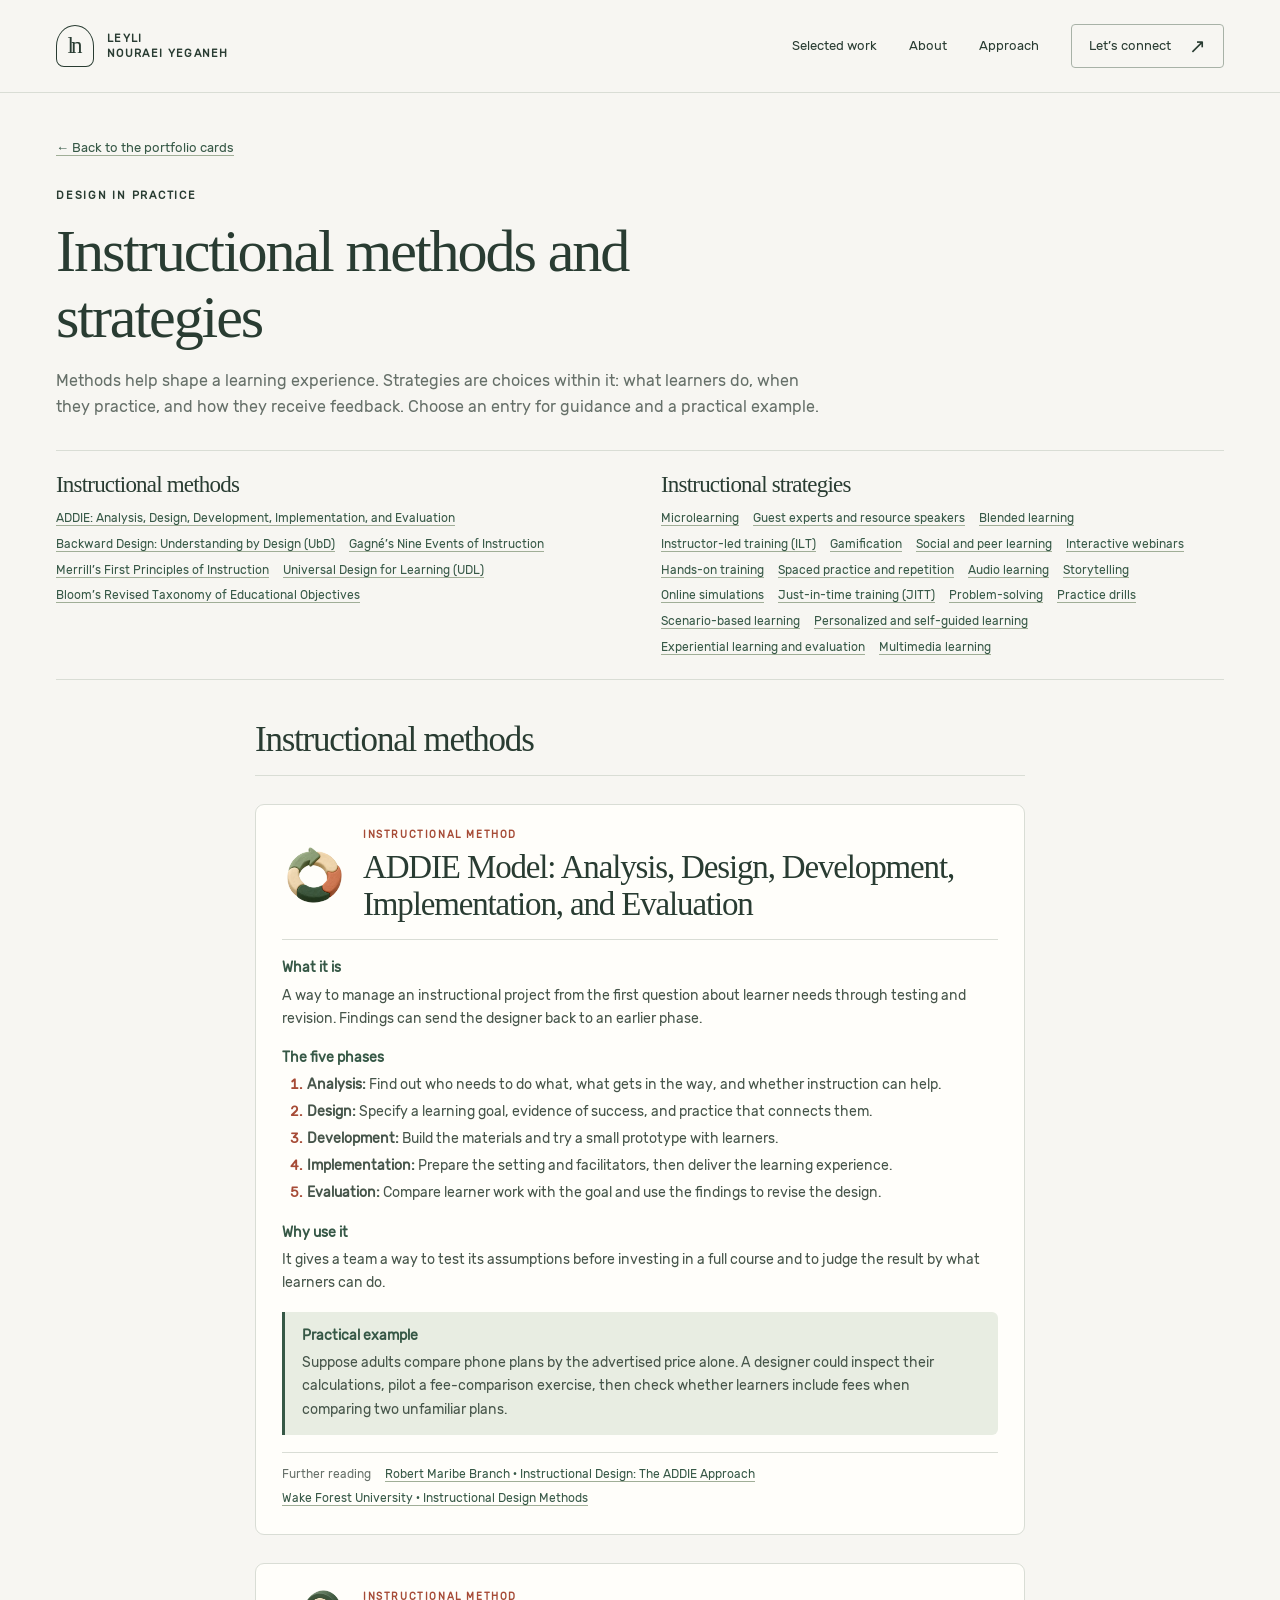
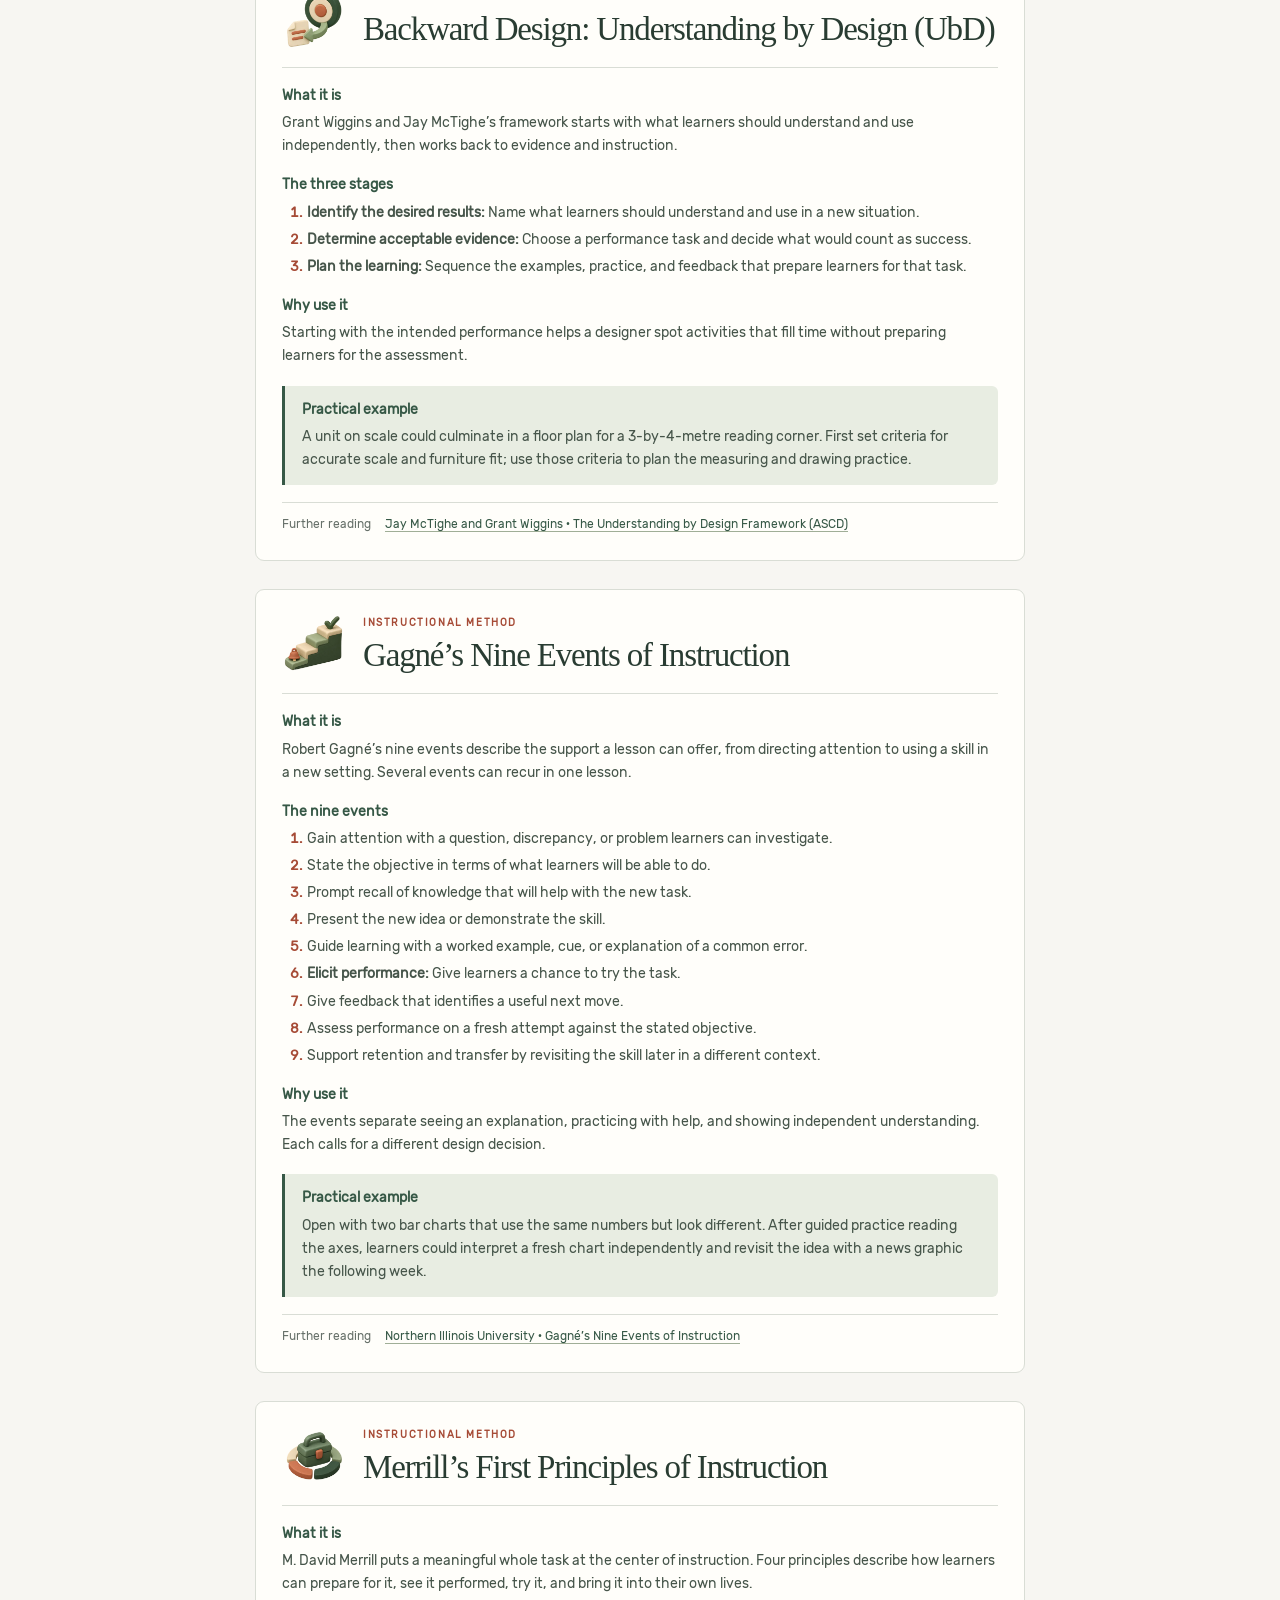
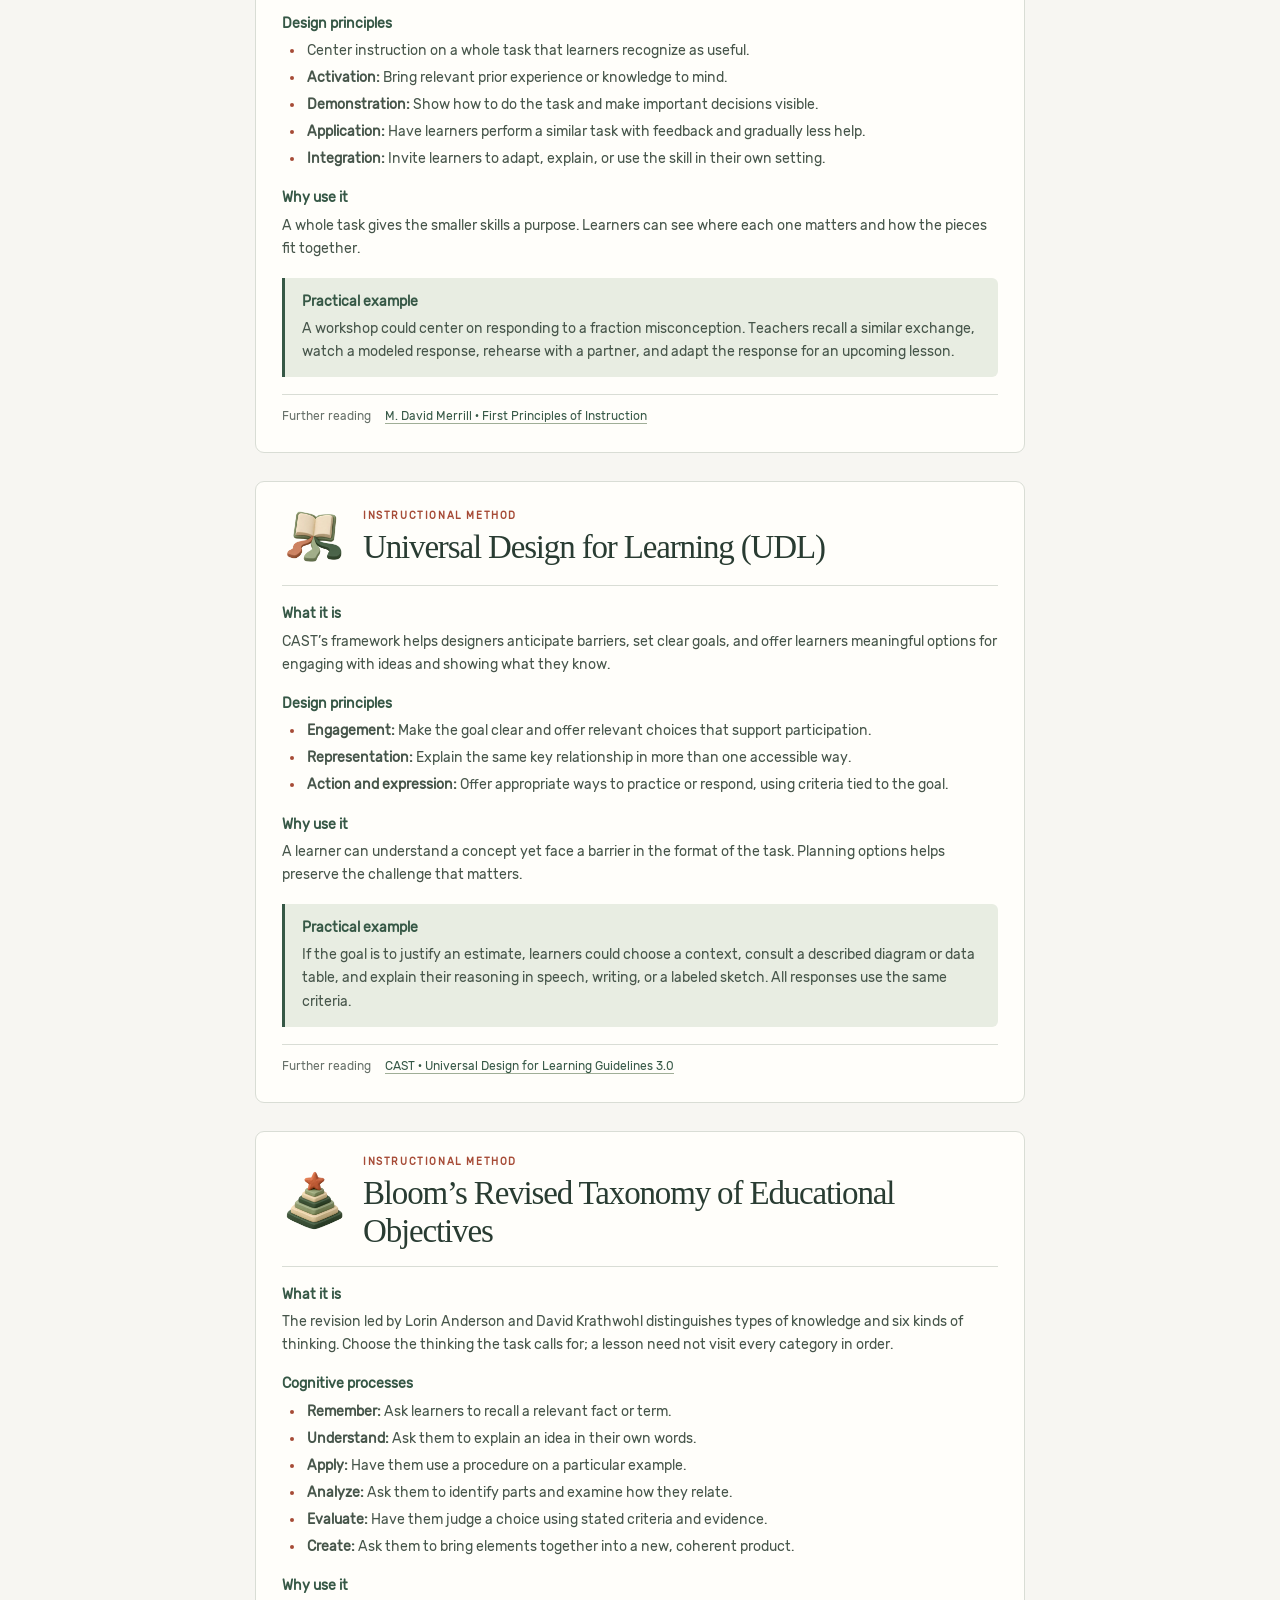
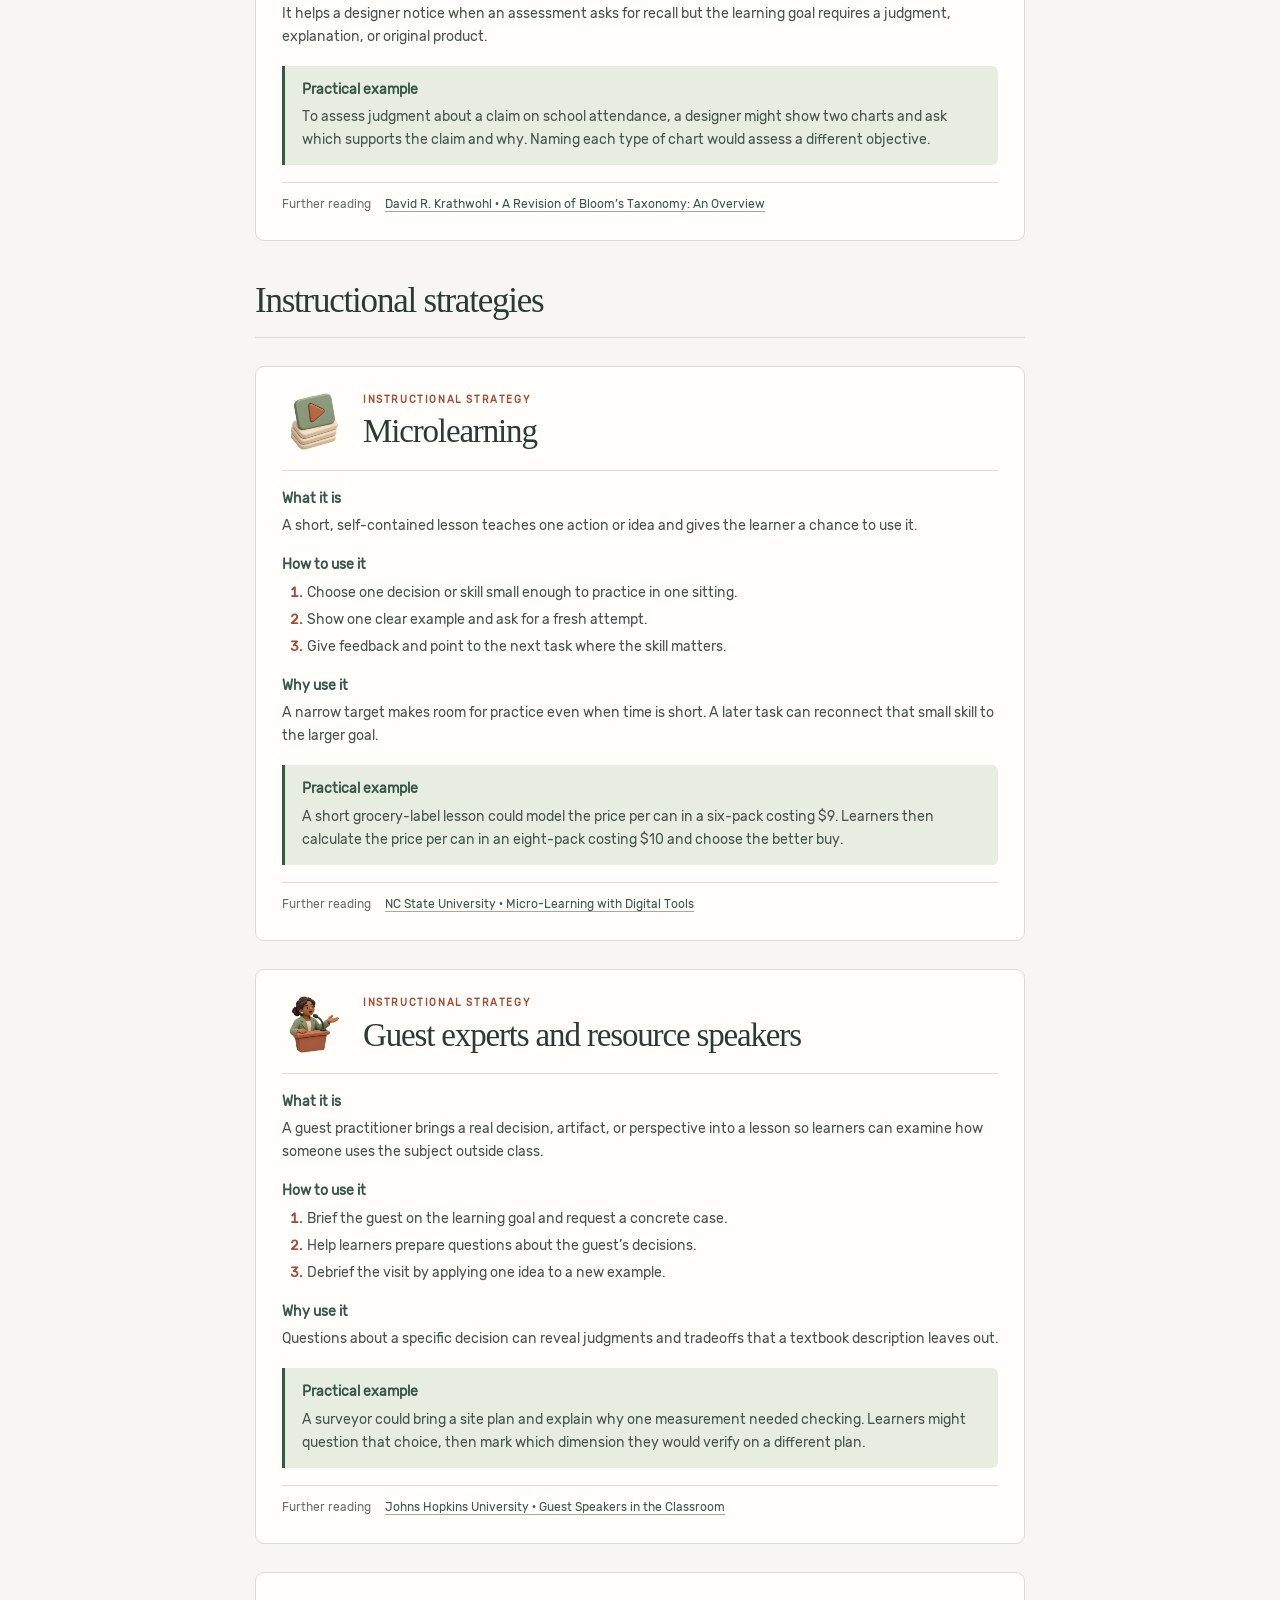
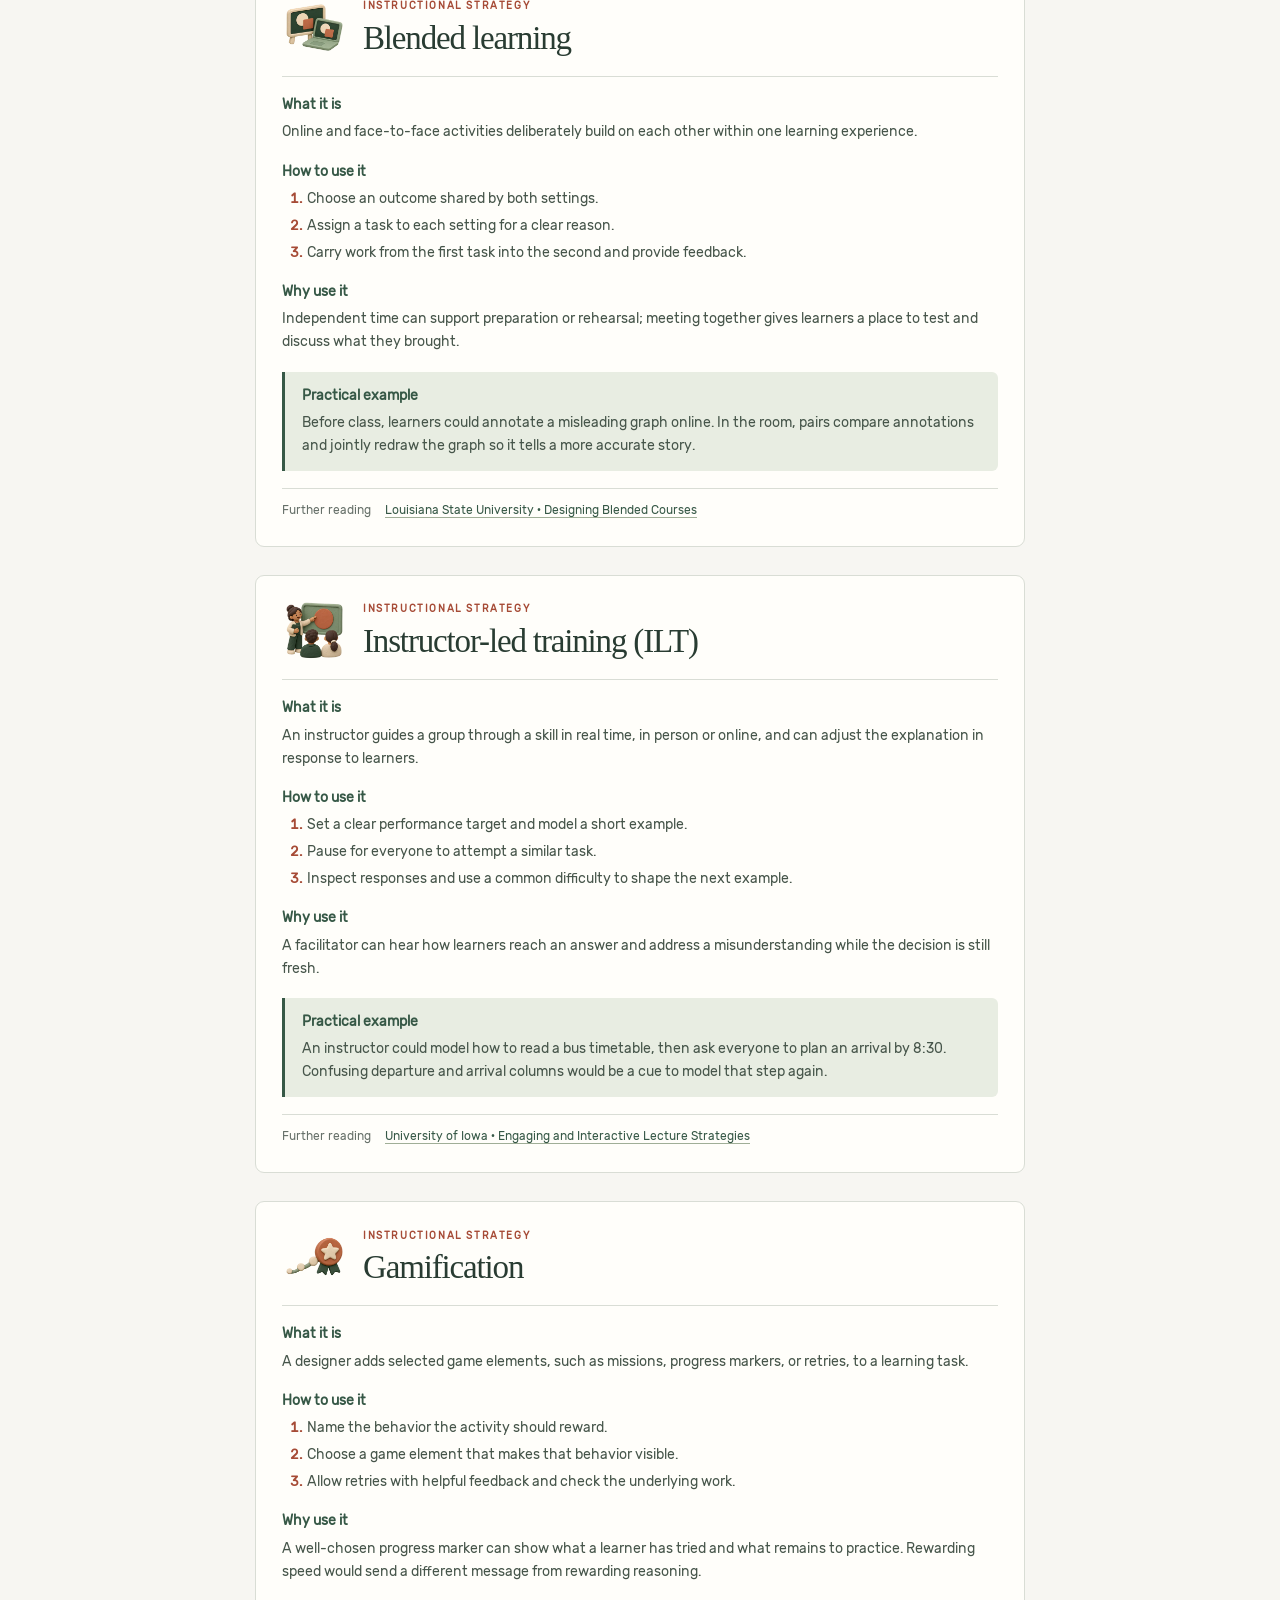
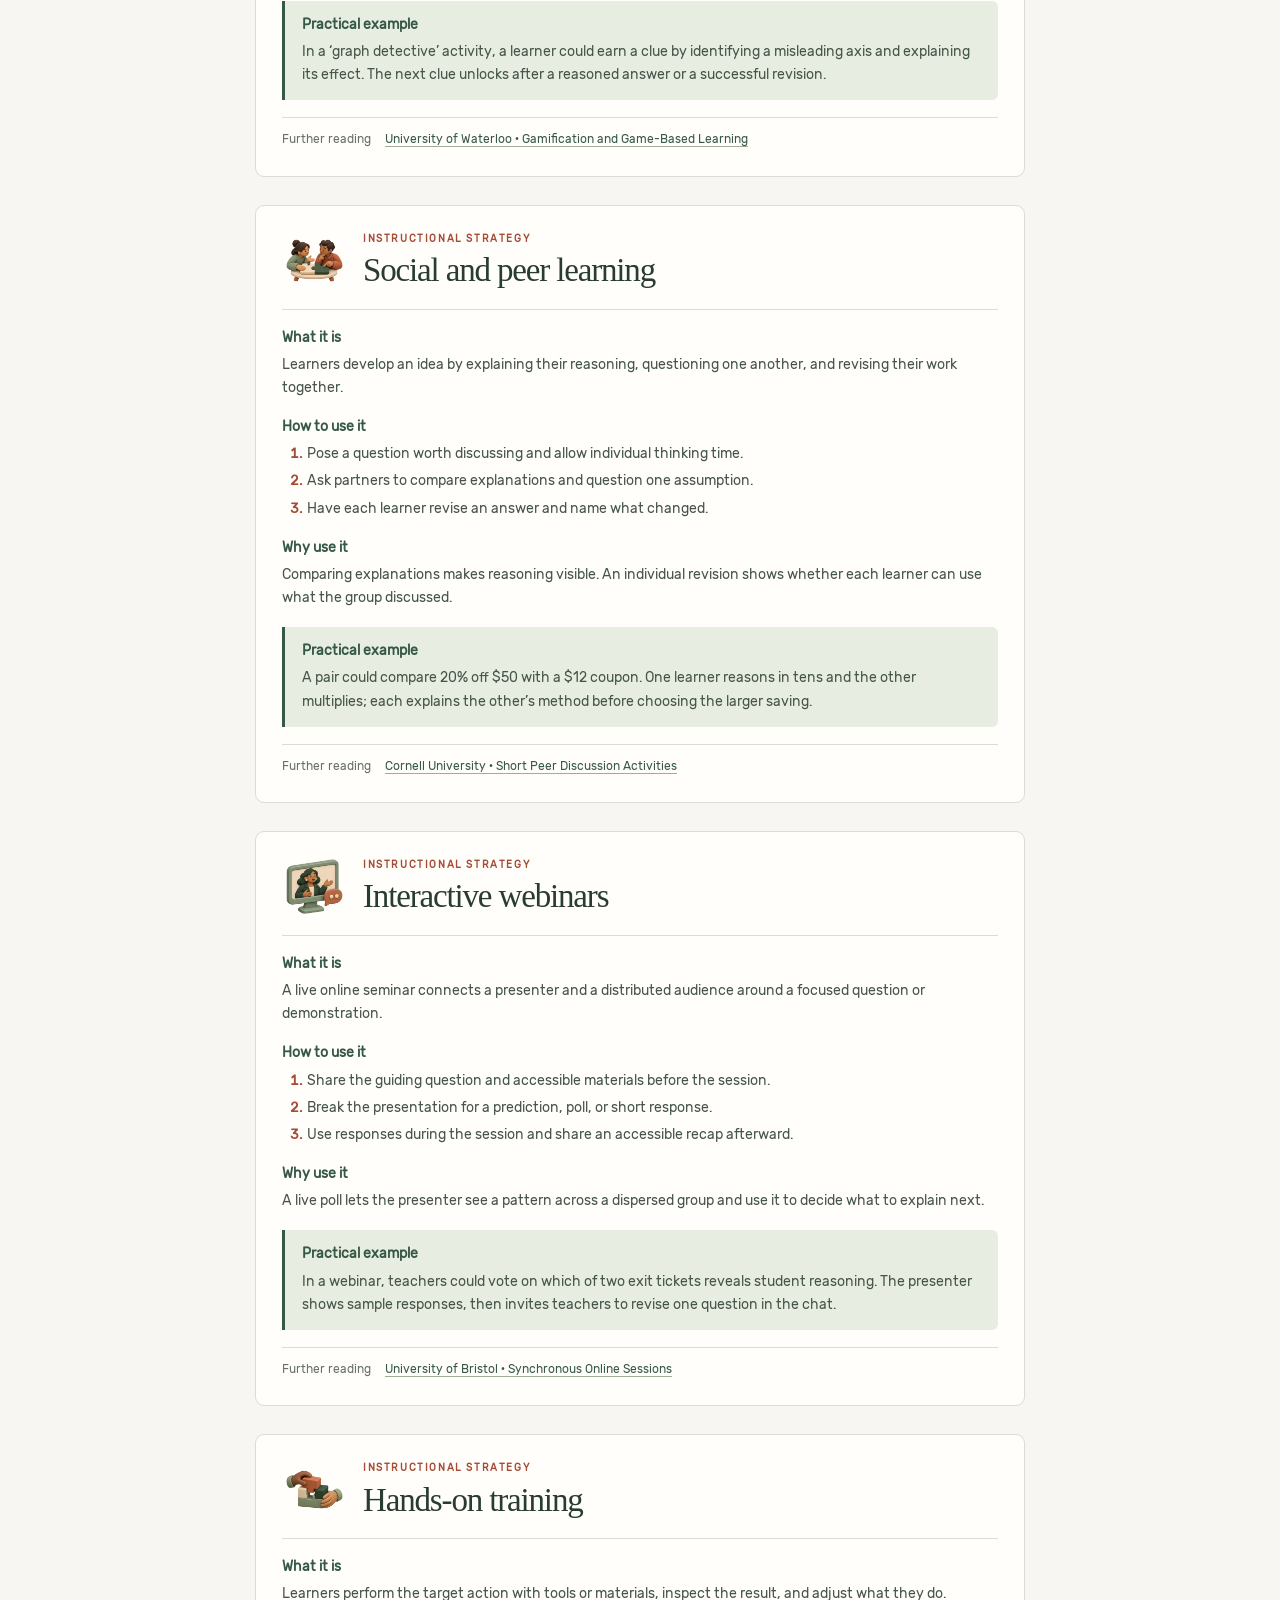
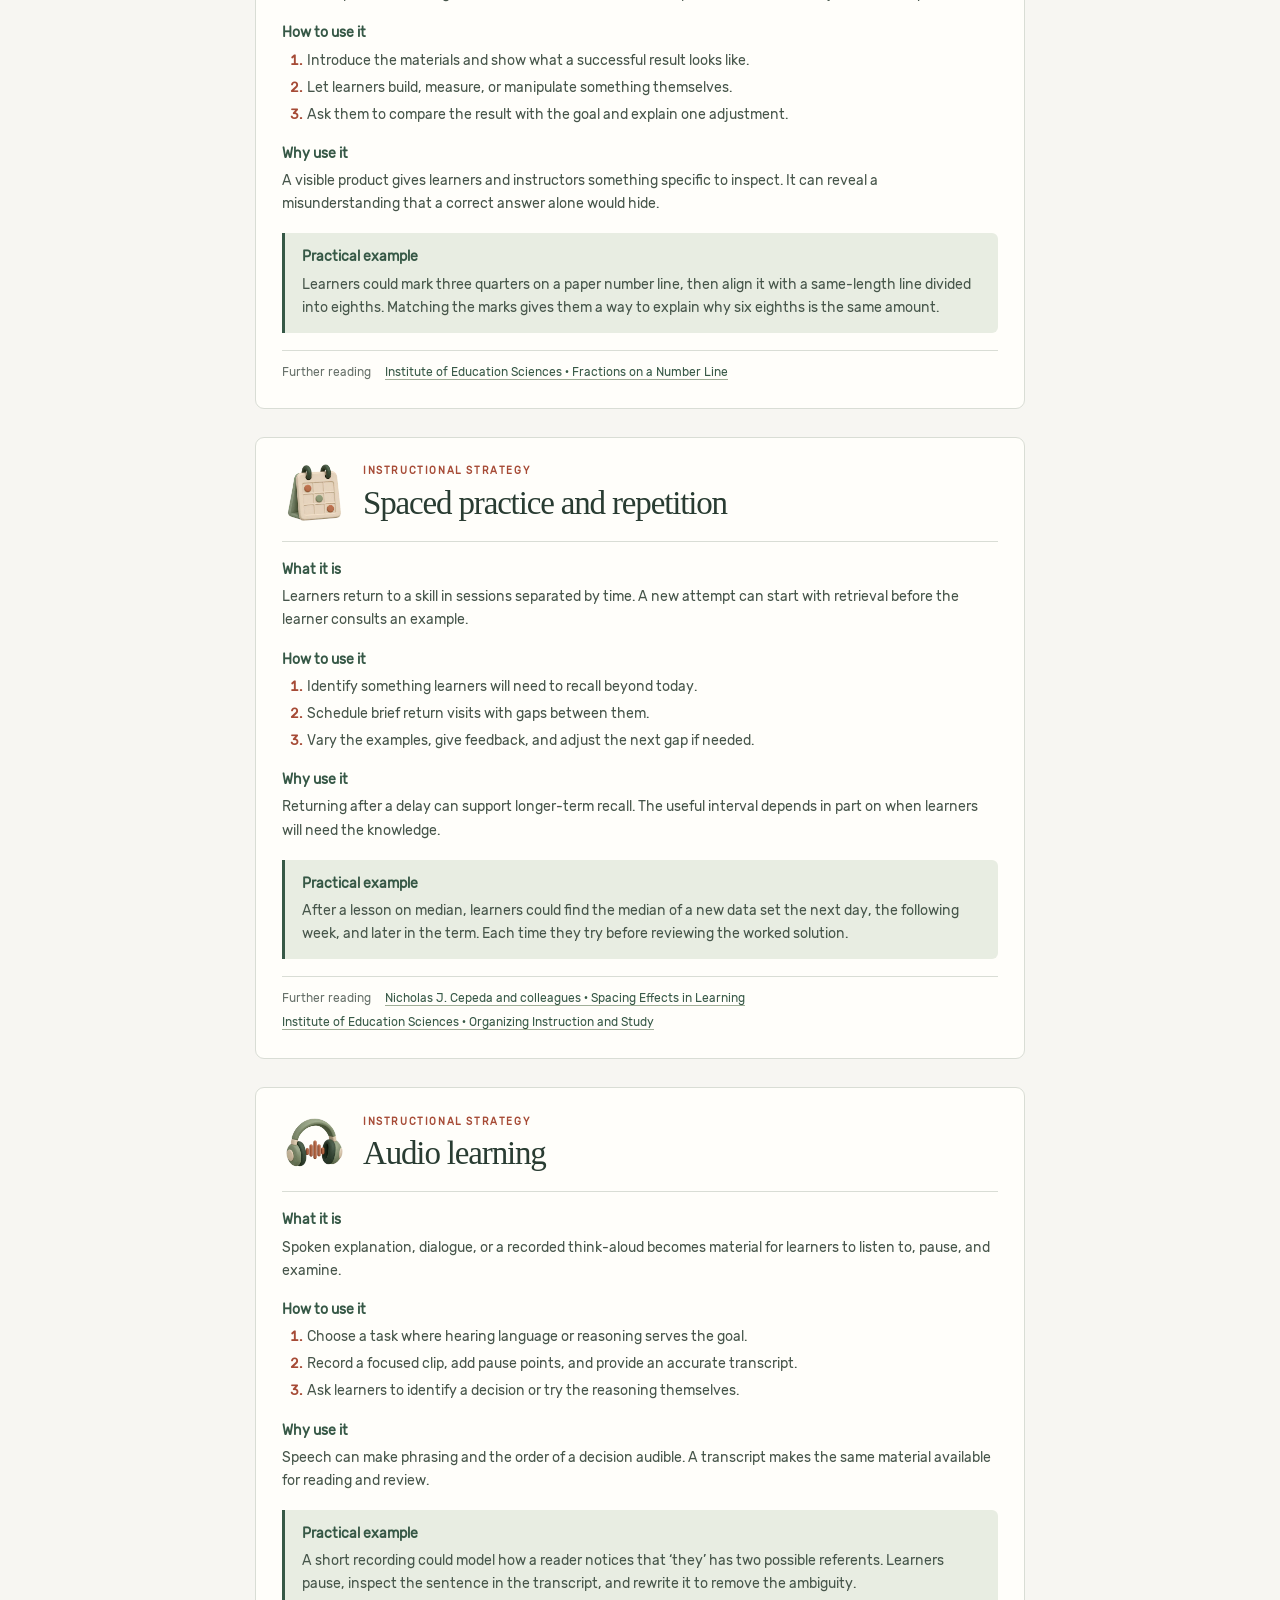
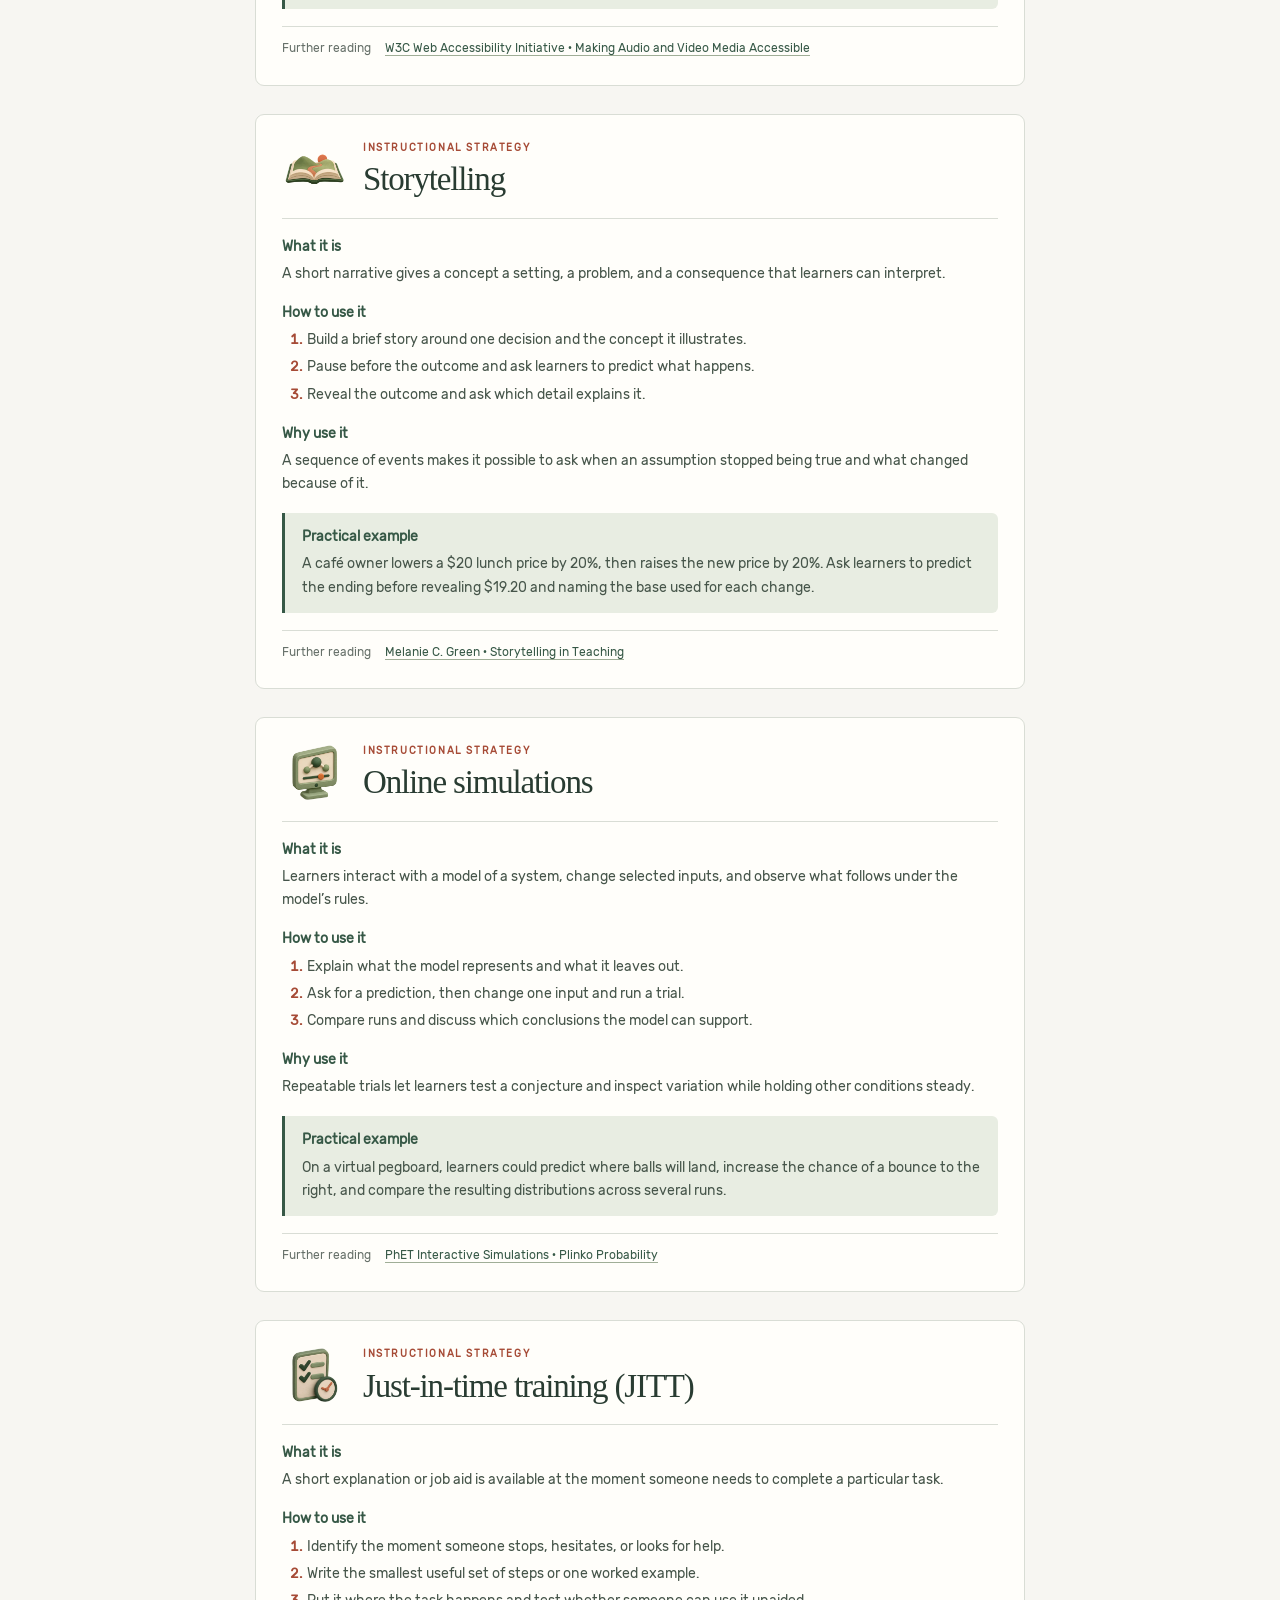
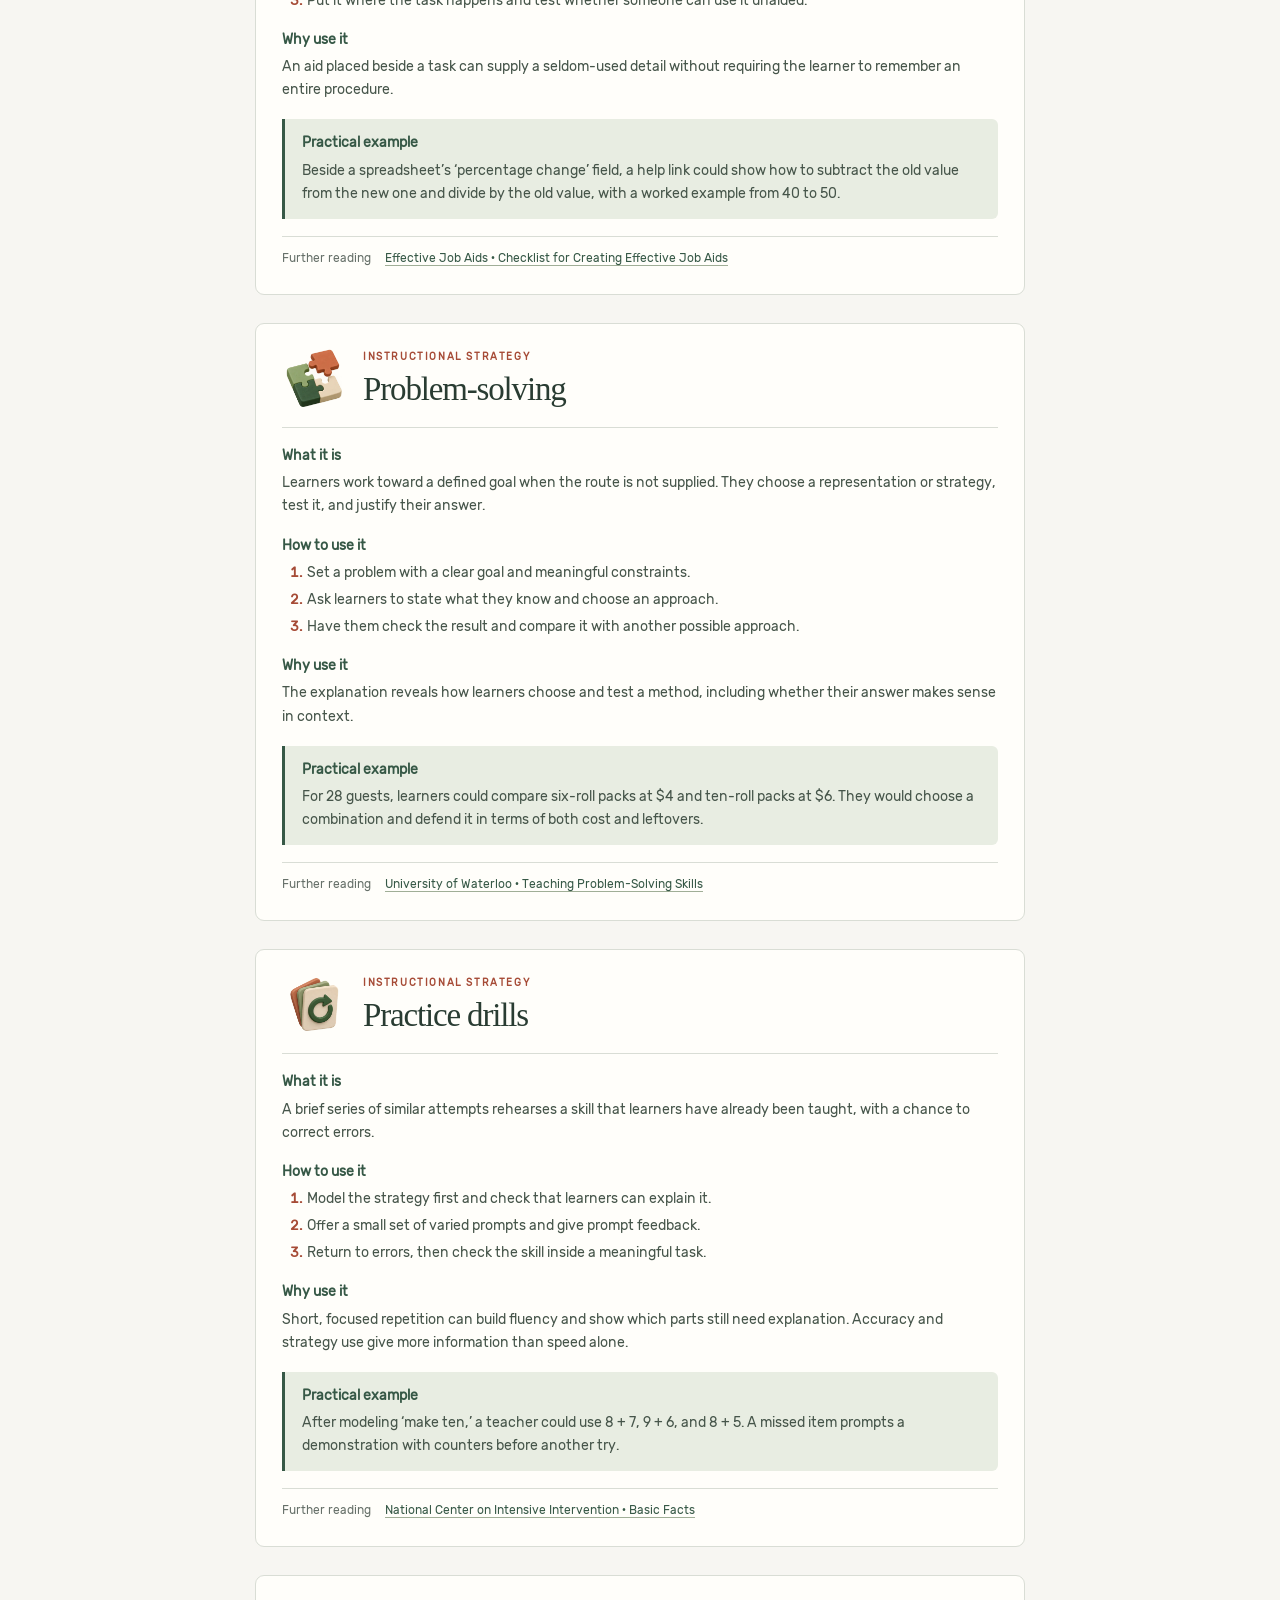
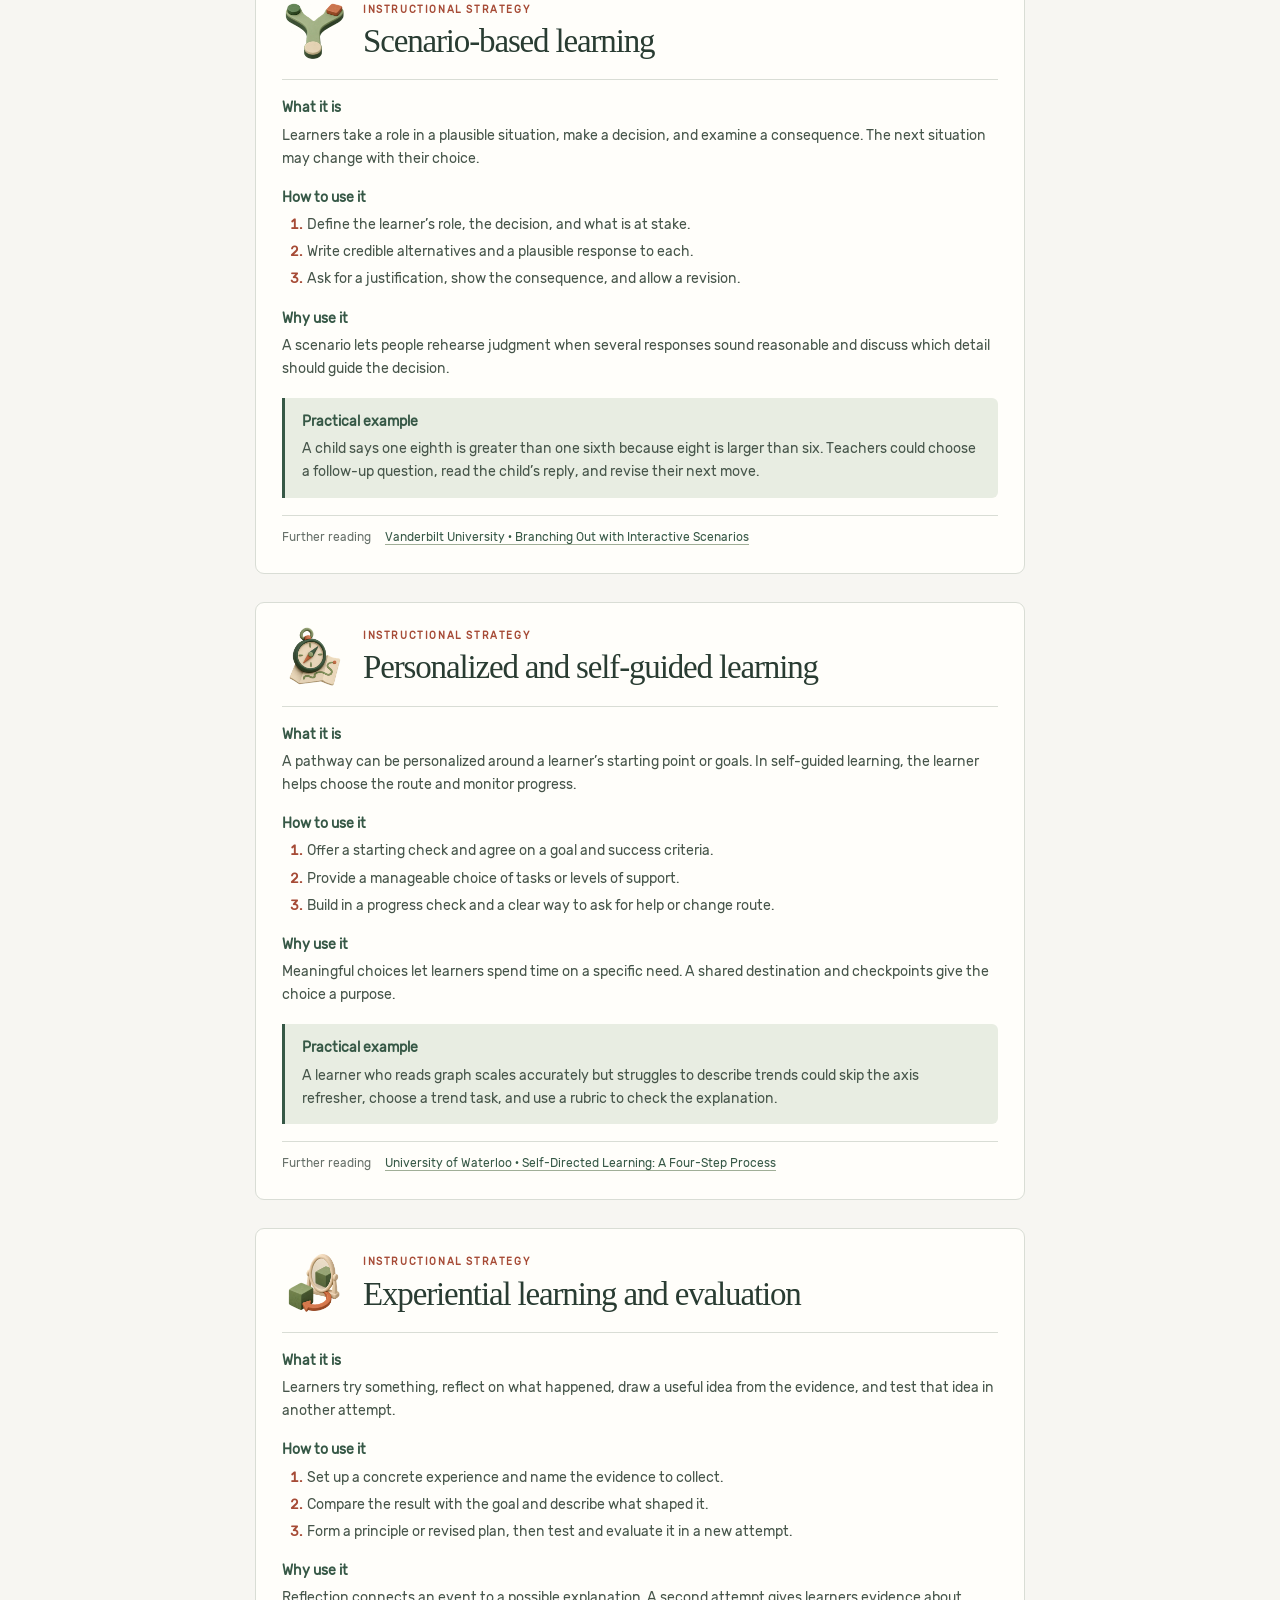
==== instructional-practice/index.html @ e399f749 "Replace homepage statistics with interactive instructional methods and strategies" ====
<!doctype html>
<html lang="en"><head><meta charset="utf-8"><meta name="viewport" content="width=device-width, initial-scale=1"><title>Instructional methods and strategies | Leyli Nouraei Yeganeh</title><meta name="description" content="Explore six instructional design frameworks and nineteen learning strategies, with practical steps, examples, and further reading."><meta name="theme-color" content="#365846"><meta property="og:type" content="website"><meta property="og:title" content="Instructional methods and strategies | Leyli Nouraei Yeganeh"><meta property="og:description" content="Explore six instructional design frameworks and nineteen learning strategies, with practical steps, examples, and further reading."><meta property="og:url" content="https://yeganehleyli.github.io/instructional-practice/"><link rel="canonical" href="https://yeganehleyli.github.io/instructional-practice/"><link rel="icon" href="/assets/favicon.svg" type="image/svg+xml"><link rel="preload" href="/assets/portfolio-sans.woff" as="font" type="font/woff" crossorigin><link rel="stylesheet" href="/styles.css"><link rel="stylesheet" href="/instructional-practice/practice.css"><script src="/site.js" defer></script></head><body><a class="skip-link" href="#main">Skip to content</a><div id="top"></div><header class="site-header"><div class="container header-inner"><a href="/" class="brand" aria-label="Leyli Nouraei Yeganeh — home"><span class="brand-mark" aria-hidden="true">ln</span><span class="brand-name">Leyli<br>Nouraei Yeganeh</span></a><button class="menu-toggle" aria-expanded="false" aria-controls="site-navigation">Menu</button><nav class="nav" id="site-navigation" aria-label="Main navigation"><a href="/#work">Selected work</a><a href="/#about">About</a><a href="/#approach">Approach</a><a href="/#contact" class="nav-contact">Let’s connect <span class="arrow" aria-hidden="true">↗</span></a></nav></div></header><main class="container practice-guide" id="main">
<div class="practice-guide-intro"><a class="practice-guide-return" href="/#instructional-practice">← Back to the portfolio cards</a><p class="eyebrow">Design in practice</p><h1>Instructional methods and strategies</h1><p>Methods help shape a learning experience. Strategies are choices within it: what learners do, when they practice, and how they receive feedback. Choose an entry for guidance and a practical example.</p></div>
<nav class="practice-guide-menu" aria-label="Jump to an entry"><div><h2>Instructional methods</h2><ul><li><a href="#addie">ADDIE: Analysis, Design, Development, Implementation, and Evaluation</a></li><li><a href="#backward-design">Backward Design: Understanding by Design (UbD)</a></li><li><a href="#gagne">Gagné’s Nine Events of Instruction</a></li><li><a href="#merrill">Merrill’s First Principles of Instruction</a></li><li><a href="#udl">Universal Design for Learning (UDL)</a></li><li><a href="#bloom">Bloom’s Revised Taxonomy of Educational Objectives</a></li></ul></div><div><h2>Instructional strategies</h2><ul><li><a href="#microlearning">Microlearning</a></li><li><a href="#guest-experts">Guest experts and resource speakers</a></li><li><a href="#blended-learning">Blended learning</a></li><li><a href="#instructor-led">Instructor-led training (ILT)</a></li><li><a href="#gamification">Gamification</a></li><li><a href="#peer-learning">Social and peer learning</a></li><li><a href="#webinars">Interactive webinars</a></li><li><a href="#hands-on">Hands-on training</a></li><li><a href="#spaced-practice">Spaced practice and repetition</a></li><li><a href="#audio-learning">Audio learning</a></li><li><a href="#storytelling">Storytelling</a></li><li><a href="#simulations">Online simulations</a></li><li><a href="#just-in-time">Just-in-time training (JITT)</a></li><li><a href="#problem-solving">Problem-solving</a></li><li><a href="#drills">Practice drills</a></li><li><a href="#scenarios">Scenario-based learning</a></li><li><a href="#self-guided">Personalized and self-guided learning</a></li><li><a href="#experiential">Experiential learning and evaluation</a></li><li><a href="#multimedia">Multimedia learning</a></li></ul></div></nav>
<section class="practice-guide-group" aria-labelledby="guide-methods"><h2 id="guide-methods">Instructional methods</h2>
<article class="practice-entry" id="addie">
<header class="practice-entry-head"><img class="practice-entry-icon" src="/assets/isometric/practice/addie.webp" width="256" height="256" loading="lazy" decoding="async" alt=""><div><p class="eyebrow">Instructional method</p><h3 class="practice-entry-title">ADDIE Model: Analysis, Design, Development, Implementation, and Evaluation</h3></div></header>
<div class="practice-entry-piece"><h4>What it is</h4><p>A way to manage an instructional project from the first question about learner needs through testing and revision. Findings can send the designer back to an earlier phase.</p></div>
<div class="practice-entry-piece"><h4>The five phases</h4><ol><li><strong>Analysis:</strong> Find out who needs to do what, what gets in the way, and whether instruction can help.</li><li><strong>Design:</strong> Specify a learning goal, evidence of success, and practice that connects them.</li><li><strong>Development:</strong> Build the materials and try a small prototype with learners.</li><li><strong>Implementation:</strong> Prepare the setting and facilitators, then deliver the learning experience.</li><li><strong>Evaluation:</strong> Compare learner work with the goal and use the findings to revise the design.</li></ol></div>
<div class="practice-entry-piece"><h4>Why use it</h4><p>It gives a team a way to test its assumptions before investing in a full course and to judge the result by what learners can do.</p></div>
<aside class="practice-example" aria-label="Practical example"><h4>Practical example</h4><p>Suppose adults compare phone plans by the advertised price alone. A designer could inspect their calculations, pilot a fee-comparison exercise, then check whether learners include fees when comparing two unfamiliar plans.</p></aside>
<footer class="practice-sources"><span>Further reading</span><a href="https://link.springer.com/book/10.1007/978-0-387-09506-6">Robert Maribe Branch · Instructional Design: The ADDIE Approach</a><a href="https://sps.wfu.edu/articles/instructional-design-methods/">Wake Forest University · Instructional Design Methods</a></footer></article>
<article class="practice-entry" id="backward-design">
<header class="practice-entry-head"><img class="practice-entry-icon" src="/assets/isometric/practice/backward-design.webp" width="256" height="256" loading="lazy" decoding="async" alt=""><div><p class="eyebrow">Instructional method</p><h3 class="practice-entry-title">Backward Design: Understanding by Design (UbD)</h3></div></header>
<div class="practice-entry-piece"><h4>What it is</h4><p>Grant Wiggins and Jay McTighe’s framework starts with what learners should understand and use independently, then works back to evidence and instruction.</p></div>
<div class="practice-entry-piece"><h4>The three stages</h4><ol><li><strong>Identify the desired results:</strong> Name what learners should understand and use in a new situation.</li><li><strong>Determine acceptable evidence:</strong> Choose a performance task and decide what would count as success.</li><li><strong>Plan the learning:</strong> Sequence the examples, practice, and feedback that prepare learners for that task.</li></ol></div>
<div class="practice-entry-piece"><h4>Why use it</h4><p>Starting with the intended performance helps a designer spot activities that fill time without preparing learners for the assessment.</p></div>
<aside class="practice-example" aria-label="Practical example"><h4>Practical example</h4><p>A unit on scale could culminate in a floor plan for a 3-by-4-metre reading corner. First set criteria for accurate scale and furniture fit; use those criteria to plan the measuring and drawing practice.</p></aside>
<footer class="practice-sources"><span>Further reading</span><a href="https://files.ascd.org/staticfiles/ascd/pdf/siteASCD/publications/UbD_WhitePaper0312.pdf">Jay McTighe and Grant Wiggins · The Understanding by Design Framework (ASCD)</a></footer></article>
<article class="practice-entry" id="gagne">
<header class="practice-entry-head"><img class="practice-entry-icon" src="/assets/isometric/practice/gagne.webp" width="256" height="256" loading="lazy" decoding="async" alt=""><div><p class="eyebrow">Instructional method</p><h3 class="practice-entry-title">Gagné’s Nine Events of Instruction</h3></div></header>
<div class="practice-entry-piece"><h4>What it is</h4><p>Robert Gagné’s nine events describe the support a lesson can offer, from directing attention to using a skill in a new setting. Several events can recur in one lesson.</p></div>
<div class="practice-entry-piece"><h4>The nine events</h4><ol><li>Gain attention with a question, discrepancy, or problem learners can investigate.</li><li>State the objective in terms of what learners will be able to do.</li><li>Prompt recall of knowledge that will help with the new task.</li><li>Present the new idea or demonstrate the skill.</li><li>Guide learning with a worked example, cue, or explanation of a common error.</li><li><strong>Elicit performance:</strong> Give learners a chance to try the task.</li><li>Give feedback that identifies a useful next move.</li><li>Assess performance on a fresh attempt against the stated objective.</li><li>Support retention and transfer by revisiting the skill later in a different context.</li></ol></div>
<div class="practice-entry-piece"><h4>Why use it</h4><p>The events separate seeing an explanation, practicing with help, and showing independent understanding. Each calls for a different design decision.</p></div>
<aside class="practice-example" aria-label="Practical example"><h4>Practical example</h4><p>Open with two bar charts that use the same numbers but look different. After guided practice reading the axes, learners could interpret a fresh chart independently and revisit the idea with a news graphic the following week.</p></aside>
<footer class="practice-sources"><span>Further reading</span><a href="https://www.niu.edu/citl/resources/guides/instructional-guide/gagnes-nine-events-of-instruction.shtml">Northern Illinois University · Gagné’s Nine Events of Instruction</a></footer></article>
<article class="practice-entry" id="merrill">
<header class="practice-entry-head"><img class="practice-entry-icon" src="/assets/isometric/practice/merrill.webp" width="256" height="256" loading="lazy" decoding="async" alt=""><div><p class="eyebrow">Instructional method</p><h3 class="practice-entry-title">Merrill’s First Principles of Instruction</h3></div></header>
<div class="practice-entry-piece"><h4>What it is</h4><p>M. David Merrill puts a meaningful whole task at the center of instruction. Four principles describe how learners can prepare for it, see it performed, try it, and bring it into their own lives.</p></div>
<div class="practice-entry-piece"><h4>Design principles</h4><ul><li>Center instruction on a whole task that learners recognize as useful.</li><li><strong>Activation:</strong> Bring relevant prior experience or knowledge to mind.</li><li><strong>Demonstration:</strong> Show how to do the task and make important decisions visible.</li><li><strong>Application:</strong> Have learners perform a similar task with feedback and gradually less help.</li><li><strong>Integration:</strong> Invite learners to adapt, explain, or use the skill in their own setting.</li></ul></div>
<div class="practice-entry-piece"><h4>Why use it</h4><p>A whole task gives the smaller skills a purpose. Learners can see where each one matters and how the pieces fit together.</p></div>
<aside class="practice-example" aria-label="Practical example"><h4>Practical example</h4><p>A workshop could center on responding to a fraction misconception. Teachers recall a similar exchange, watch a modeled response, rehearse with a partner, and adapt the response for an upcoming lesson.</p></aside>
<footer class="practice-sources"><span>Further reading</span><a href="https://link.springer.com/article/10.1007/BF02505024">M. David Merrill · First Principles of Instruction</a></footer></article>
<article class="practice-entry" id="udl">
<header class="practice-entry-head"><img class="practice-entry-icon" src="/assets/isometric/practice/udl.webp" width="256" height="256" loading="lazy" decoding="async" alt=""><div><p class="eyebrow">Instructional method</p><h3 class="practice-entry-title">Universal Design for Learning (UDL)</h3></div></header>
<div class="practice-entry-piece"><h4>What it is</h4><p>CAST’s framework helps designers anticipate barriers, set clear goals, and offer learners meaningful options for engaging with ideas and showing what they know.</p></div>
<div class="practice-entry-piece"><h4>Design principles</h4><ul><li><strong>Engagement:</strong> Make the goal clear and offer relevant choices that support participation.</li><li><strong>Representation:</strong> Explain the same key relationship in more than one accessible way.</li><li><strong>Action and expression:</strong> Offer appropriate ways to practice or respond, using criteria tied to the goal.</li></ul></div>
<div class="practice-entry-piece"><h4>Why use it</h4><p>A learner can understand a concept yet face a barrier in the format of the task. Planning options helps preserve the challenge that matters.</p></div>
<aside class="practice-example" aria-label="Practical example"><h4>Practical example</h4><p>If the goal is to justify an estimate, learners could choose a context, consult a described diagram or data table, and explain their reasoning in speech, writing, or a labeled sketch. All responses use the same criteria.</p></aside>
<footer class="practice-sources"><span>Further reading</span><a href="https://udlguidelines.cast.org/">CAST · Universal Design for Learning Guidelines 3.0</a></footer></article>
<article class="practice-entry" id="bloom">
<header class="practice-entry-head"><img class="practice-entry-icon" src="/assets/isometric/practice/bloom.webp" width="256" height="256" loading="lazy" decoding="async" alt=""><div><p class="eyebrow">Instructional method</p><h3 class="practice-entry-title">Bloom’s Revised Taxonomy of Educational Objectives</h3></div></header>
<div class="practice-entry-piece"><h4>What it is</h4><p>The revision led by Lorin Anderson and David Krathwohl distinguishes types of knowledge and six kinds of thinking. Choose the thinking the task calls for; a lesson need not visit every category in order.</p></div>
<div class="practice-entry-piece"><h4>Cognitive processes</h4><ul><li><strong>Remember:</strong> Ask learners to recall a relevant fact or term.</li><li><strong>Understand:</strong> Ask them to explain an idea in their own words.</li><li><strong>Apply:</strong> Have them use a procedure on a particular example.</li><li><strong>Analyze:</strong> Ask them to identify parts and examine how they relate.</li><li><strong>Evaluate:</strong> Have them judge a choice using stated criteria and evidence.</li><li><strong>Create:</strong> Ask them to bring elements together into a new, coherent product.</li></ul></div>
<div class="practice-entry-piece"><h4>Why use it</h4><p>It helps a designer notice when an assessment asks for recall but the learning goal requires a judgment, explanation, or original product.</p></div>
<aside class="practice-example" aria-label="Practical example"><h4>Practical example</h4><p>To assess judgment about a claim on school attendance, a designer might show two charts and ask which supports the claim and why. Naming each type of chart would assess a different objective.</p></aside>
<footer class="practice-sources"><span>Further reading</span><a href="https://bcrc.bio.umass.edu/si/sites/bcrc.bio.umass.edu.si/files/Krathwohl_Revised_Taxonomy.pdf">David R. Krathwohl · A Revision of Bloom’s Taxonomy: An Overview</a></footer></article>
</section>
<section class="practice-guide-group" aria-labelledby="guide-strategies"><h2 id="guide-strategies">Instructional strategies</h2>
<article class="practice-entry" id="microlearning">
<header class="practice-entry-head"><img class="practice-entry-icon" src="/assets/isometric/practice/microlearning.webp" width="256" height="256" loading="lazy" decoding="async" alt=""><div><p class="eyebrow">Instructional strategy</p><h3 class="practice-entry-title">Microlearning</h3></div></header>
<div class="practice-entry-piece"><h4>What it is</h4><p>A short, self-contained lesson teaches one action or idea and gives the learner a chance to use it.</p></div>
<div class="practice-entry-piece"><h4>How to use it</h4><ol><li>Choose one decision or skill small enough to practice in one sitting.</li><li>Show one clear example and ask for a fresh attempt.</li><li>Give feedback and point to the next task where the skill matters.</li></ol></div>
<div class="practice-entry-piece"><h4>Why use it</h4><p>A narrow target makes room for practice even when time is short. A later task can reconnect that small skill to the larger goal.</p></div>
<aside class="practice-example" aria-label="Practical example"><h4>Practical example</h4><p>A short grocery-label lesson could model the price per can in a six-pack costing $9. Learners then calculate the price per can in an eight-pack costing $10 and choose the better buy.</p></aside>
<footer class="practice-sources"><span>Further reading</span><a href="https://teaching-resources.delta.ncsu.edu/micro-learning-with-digital-tools/">NC State University · Micro-Learning with Digital Tools</a></footer></article>
<article class="practice-entry" id="guest-experts">
<header class="practice-entry-head"><img class="practice-entry-icon" src="/assets/isometric/practice/guest-experts.webp" width="256" height="256" loading="lazy" decoding="async" alt=""><div><p class="eyebrow">Instructional strategy</p><h3 class="practice-entry-title">Guest experts and resource speakers</h3></div></header>
<div class="practice-entry-piece"><h4>What it is</h4><p>A guest practitioner brings a real decision, artifact, or perspective into a lesson so learners can examine how someone uses the subject outside class.</p></div>
<div class="practice-entry-piece"><h4>How to use it</h4><ol><li>Brief the guest on the learning goal and request a concrete case.</li><li>Help learners prepare questions about the guest’s decisions.</li><li>Debrief the visit by applying one idea to a new example.</li></ol></div>
<div class="practice-entry-piece"><h4>Why use it</h4><p>Questions about a specific decision can reveal judgments and tradeoffs that a textbook description leaves out.</p></div>
<aside class="practice-example" aria-label="Practical example"><h4>Practical example</h4><p>A surveyor could bring a site plan and explain why one measurement needed checking. Learners might question that choice, then mark which dimension they would verify on a different plan.</p></aside>
<footer class="practice-sources"><span>Further reading</span><a href="https://ii.library.jhu.edu/2023/06/27/quick-tips-guest-speakers-in-the-classroom/">Johns Hopkins University · Guest Speakers in the Classroom</a></footer></article>
<article class="practice-entry" id="blended-learning">
<header class="practice-entry-head"><img class="practice-entry-icon" src="/assets/isometric/practice/blended-learning.webp" width="256" height="256" loading="lazy" decoding="async" alt=""><div><p class="eyebrow">Instructional strategy</p><h3 class="practice-entry-title">Blended learning</h3></div></header>
<div class="practice-entry-piece"><h4>What it is</h4><p>Online and face-to-face activities deliberately build on each other within one learning experience.</p></div>
<div class="practice-entry-piece"><h4>How to use it</h4><ol><li>Choose an outcome shared by both settings.</li><li>Assign a task to each setting for a clear reason.</li><li>Carry work from the first task into the second and provide feedback.</li></ol></div>
<div class="practice-entry-piece"><h4>Why use it</h4><p>Independent time can support preparation or rehearsal; meeting together gives learners a place to test and discuss what they brought.</p></div>
<aside class="practice-example" aria-label="Practical example"><h4>Practical example</h4><p>Before class, learners could annotate a misleading graph online. In the room, pairs compare annotations and jointly redraw the graph so it tells a more accurate story.</p></aside>
<footer class="practice-sources"><span>Further reading</span><a href="https://facultysupport.lsu.edu/resources/designing-blended-courses/">Louisiana State University · Designing Blended Courses</a></footer></article>
<article class="practice-entry" id="instructor-led">
<header class="practice-entry-head"><img class="practice-entry-icon" src="/assets/isometric/practice/instructor-led.webp" width="256" height="256" loading="lazy" decoding="async" alt=""><div><p class="eyebrow">Instructional strategy</p><h3 class="practice-entry-title">Instructor-led training (ILT)</h3></div></header>
<div class="practice-entry-piece"><h4>What it is</h4><p>An instructor guides a group through a skill in real time, in person or online, and can adjust the explanation in response to learners.</p></div>
<div class="practice-entry-piece"><h4>How to use it</h4><ol><li>Set a clear performance target and model a short example.</li><li>Pause for everyone to attempt a similar task.</li><li>Inspect responses and use a common difficulty to shape the next example.</li></ol></div>
<div class="practice-entry-piece"><h4>Why use it</h4><p>A facilitator can hear how learners reach an answer and address a misunderstanding while the decision is still fresh.</p></div>
<aside class="practice-example" aria-label="Practical example"><h4>Practical example</h4><p>An instructor could model how to read a bus timetable, then ask everyone to plan an arrival by 8:30. Confusing departure and arrival columns would be a cue to model that step again.</p></aside>
<footer class="practice-sources"><span>Further reading</span><a href="https://teaching.center.uiowa.edu/engaging-and-interactive-lecture-strategies">University of Iowa · Engaging and Interactive Lecture Strategies</a></footer></article>
<article class="practice-entry" id="gamification">
<header class="practice-entry-head"><img class="practice-entry-icon" src="/assets/isometric/practice/gamification.webp" width="256" height="256" loading="lazy" decoding="async" alt=""><div><p class="eyebrow">Instructional strategy</p><h3 class="practice-entry-title">Gamification</h3></div></header>
<div class="practice-entry-piece"><h4>What it is</h4><p>A designer adds selected game elements, such as missions, progress markers, or retries, to a learning task.</p></div>
<div class="practice-entry-piece"><h4>How to use it</h4><ol><li>Name the behavior the activity should reward.</li><li>Choose a game element that makes that behavior visible.</li><li>Allow retries with helpful feedback and check the underlying work.</li></ol></div>
<div class="practice-entry-piece"><h4>Why use it</h4><p>A well-chosen progress marker can show what a learner has tried and what remains to practice. Rewarding speed would send a different message from rewarding reasoning.</p></div>
<aside class="practice-example" aria-label="Practical example"><h4>Practical example</h4><p>In a ‘graph detective’ activity, a learner could earn a clue by identifying a misleading axis and explaining its effect. The next clue unlocks after a reasoned answer or a successful revision.</p></aside>
<footer class="practice-sources"><span>Further reading</span><a href="https://uwaterloo.ca/centre-for-teaching-excellence/catalogs/tip-sheets/gamification-and-game-based-learning">University of Waterloo · Gamification and Game-Based Learning</a></footer></article>
<article class="practice-entry" id="peer-learning">
<header class="practice-entry-head"><img class="practice-entry-icon" src="/assets/isometric/practice/peer-learning.webp" width="256" height="256" loading="lazy" decoding="async" alt=""><div><p class="eyebrow">Instructional strategy</p><h3 class="practice-entry-title">Social and peer learning</h3></div></header>
<div class="practice-entry-piece"><h4>What it is</h4><p>Learners develop an idea by explaining their reasoning, questioning one another, and revising their work together.</p></div>
<div class="practice-entry-piece"><h4>How to use it</h4><ol><li>Pose a question worth discussing and allow individual thinking time.</li><li>Ask partners to compare explanations and question one assumption.</li><li>Have each learner revise an answer and name what changed.</li></ol></div>
<div class="practice-entry-piece"><h4>Why use it</h4><p>Comparing explanations makes reasoning visible. An individual revision shows whether each learner can use what the group discussed.</p></div>
<aside class="practice-example" aria-label="Practical example"><h4>Practical example</h4><p>A pair could compare 20% off $50 with a $12 coupon. One learner reasons in tens and the other multiplies; each explains the other’s method before choosing the larger saving.</p></aside>
<footer class="practice-sources"><span>Further reading</span><a href="https://teaching.cornell.edu/teaching-resources/active-collaborative-learning/collaborative-learning/incorporating-short-peer">Cornell University · Short Peer Discussion Activities</a></footer></article>
<article class="practice-entry" id="webinars">
<header class="practice-entry-head"><img class="practice-entry-icon" src="/assets/isometric/practice/webinars.webp" width="256" height="256" loading="lazy" decoding="async" alt=""><div><p class="eyebrow">Instructional strategy</p><h3 class="practice-entry-title">Interactive webinars</h3></div></header>
<div class="practice-entry-piece"><h4>What it is</h4><p>A live online seminar connects a presenter and a distributed audience around a focused question or demonstration.</p></div>
<div class="practice-entry-piece"><h4>How to use it</h4><ol><li>Share the guiding question and accessible materials before the session.</li><li>Break the presentation for a prediction, poll, or short response.</li><li>Use responses during the session and share an accessible recap afterward.</li></ol></div>
<div class="practice-entry-piece"><h4>Why use it</h4><p>A live poll lets the presenter see a pattern across a dispersed group and use it to decide what to explain next.</p></div>
<aside class="practice-example" aria-label="Practical example"><h4>Practical example</h4><p>In a webinar, teachers could vote on which of two exit tickets reveals student reasoning. The presenter shows sample responses, then invites teachers to revise one question in the chat.</p></aside>
<footer class="practice-sources"><span>Further reading</span><a href="https://www.bristol.ac.uk/digital-education/teaching-online/synchronous-online-sessions/">University of Bristol · Synchronous Online Sessions</a></footer></article>
<article class="practice-entry" id="hands-on">
<header class="practice-entry-head"><img class="practice-entry-icon" src="/assets/isometric/practice/hands-on.webp" width="256" height="256" loading="lazy" decoding="async" alt=""><div><p class="eyebrow">Instructional strategy</p><h3 class="practice-entry-title">Hands-on training</h3></div></header>
<div class="practice-entry-piece"><h4>What it is</h4><p>Learners perform the target action with tools or materials, inspect the result, and adjust what they do.</p></div>
<div class="practice-entry-piece"><h4>How to use it</h4><ol><li>Introduce the materials and show what a successful result looks like.</li><li>Let learners build, measure, or manipulate something themselves.</li><li>Ask them to compare the result with the goal and explain one adjustment.</li></ol></div>
<div class="practice-entry-piece"><h4>Why use it</h4><p>A visible product gives learners and instructors something specific to inspect. It can reveal a misunderstanding that a correct answer alone would hide.</p></div>
<aside class="practice-example" aria-label="Practical example"><h4>Practical example</h4><p>Learners could mark three quarters on a paper number line, then align it with a same-length line divided into eighths. Matching the marks gives them a way to explain why six eighths is the same amount.</p></aside>
<footer class="practice-sources"><span>Further reading</span><a href="https://ies.ed.gov/ncee/rel/fractions-grade-6/pdf/Module1_Workbook.pdf">Institute of Education Sciences · Fractions on a Number Line</a></footer></article>
<article class="practice-entry" id="spaced-practice">
<header class="practice-entry-head"><img class="practice-entry-icon" src="/assets/isometric/practice/spaced-practice.webp" width="256" height="256" loading="lazy" decoding="async" alt=""><div><p class="eyebrow">Instructional strategy</p><h3 class="practice-entry-title">Spaced practice and repetition</h3></div></header>
<div class="practice-entry-piece"><h4>What it is</h4><p>Learners return to a skill in sessions separated by time. A new attempt can start with retrieval before the learner consults an example.</p></div>
<div class="practice-entry-piece"><h4>How to use it</h4><ol><li>Identify something learners will need to recall beyond today.</li><li>Schedule brief return visits with gaps between them.</li><li>Vary the examples, give feedback, and adjust the next gap if needed.</li></ol></div>
<div class="practice-entry-piece"><h4>Why use it</h4><p>Returning after a delay can support longer-term recall. The useful interval depends in part on when learners will need the knowledge.</p></div>
<aside class="practice-example" aria-label="Practical example"><h4>Practical example</h4><p>After a lesson on median, learners could find the median of a new data set the next day, the following week, and later in the term. Each time they try before reviewing the worked solution.</p></aside>
<footer class="practice-sources"><span>Further reading</span><a href="https://digitalcommons.usf.edu/psy_facpub/1766/">Nicholas J. Cepeda and colleagues · Spacing Effects in Learning</a><a href="https://ies.ed.gov/ncee/WWC/PracticeGuide/1">Institute of Education Sciences · Organizing Instruction and Study</a></footer></article>
<article class="practice-entry" id="audio-learning">
<header class="practice-entry-head"><img class="practice-entry-icon" src="/assets/isometric/practice/audio-learning.webp" width="256" height="256" loading="lazy" decoding="async" alt=""><div><p class="eyebrow">Instructional strategy</p><h3 class="practice-entry-title">Audio learning</h3></div></header>
<div class="practice-entry-piece"><h4>What it is</h4><p>Spoken explanation, dialogue, or a recorded think-aloud becomes material for learners to listen to, pause, and examine.</p></div>
<div class="practice-entry-piece"><h4>How to use it</h4><ol><li>Choose a task where hearing language or reasoning serves the goal.</li><li>Record a focused clip, add pause points, and provide an accurate transcript.</li><li>Ask learners to identify a decision or try the reasoning themselves.</li></ol></div>
<div class="practice-entry-piece"><h4>Why use it</h4><p>Speech can make phrasing and the order of a decision audible. A transcript makes the same material available for reading and review.</p></div>
<aside class="practice-example" aria-label="Practical example"><h4>Practical example</h4><p>A short recording could model how a reader notices that ‘they’ has two possible referents. Learners pause, inspect the sentence in the transcript, and rewrite it to remove the ambiguity.</p></aside>
<footer class="practice-sources"><span>Further reading</span><a href="https://www.w3.org/WAI/media/av/">W3C Web Accessibility Initiative · Making Audio and Video Media Accessible</a></footer></article>
<article class="practice-entry" id="storytelling">
<header class="practice-entry-head"><img class="practice-entry-icon" src="/assets/isometric/practice/storytelling.webp" width="256" height="256" loading="lazy" decoding="async" alt=""><div><p class="eyebrow">Instructional strategy</p><h3 class="practice-entry-title">Storytelling</h3></div></header>
<div class="practice-entry-piece"><h4>What it is</h4><p>A short narrative gives a concept a setting, a problem, and a consequence that learners can interpret.</p></div>
<div class="practice-entry-piece"><h4>How to use it</h4><ol><li>Build a brief story around one decision and the concept it illustrates.</li><li>Pause before the outcome and ask learners to predict what happens.</li><li>Reveal the outcome and ask which detail explains it.</li></ol></div>
<div class="practice-entry-piece"><h4>Why use it</h4><p>A sequence of events makes it possible to ask when an assumption stopped being true and what changed because of it.</p></div>
<aside class="practice-example" aria-label="Practical example"><h4>Practical example</h4><p>A café owner lowers a $20 lunch price by 20%, then raises the new price by 20%. Ask learners to predict the ending before revealing $19.20 and naming the base used for each change.</p></aside>
<footer class="practice-sources"><span>Further reading</span><a href="https://www.psychologicalscience.org/observer/storytelling-in-teaching">Melanie C. Green · Storytelling in Teaching</a></footer></article>
<article class="practice-entry" id="simulations">
<header class="practice-entry-head"><img class="practice-entry-icon" src="/assets/isometric/practice/simulations.webp" width="256" height="256" loading="lazy" decoding="async" alt=""><div><p class="eyebrow">Instructional strategy</p><h3 class="practice-entry-title">Online simulations</h3></div></header>
<div class="practice-entry-piece"><h4>What it is</h4><p>Learners interact with a model of a system, change selected inputs, and observe what follows under the model’s rules.</p></div>
<div class="practice-entry-piece"><h4>How to use it</h4><ol><li>Explain what the model represents and what it leaves out.</li><li>Ask for a prediction, then change one input and run a trial.</li><li>Compare runs and discuss which conclusions the model can support.</li></ol></div>
<div class="practice-entry-piece"><h4>Why use it</h4><p>Repeatable trials let learners test a conjecture and inspect variation while holding other conditions steady.</p></div>
<aside class="practice-example" aria-label="Practical example"><h4>Practical example</h4><p>On a virtual pegboard, learners could predict where balls will land, increase the chance of a bounce to the right, and compare the resulting distributions across several runs.</p></aside>
<footer class="practice-sources"><span>Further reading</span><a href="https://phet.colorado.edu/en/simulations/plinko-probability">PhET Interactive Simulations · Plinko Probability</a></footer></article>
<article class="practice-entry" id="just-in-time">
<header class="practice-entry-head"><img class="practice-entry-icon" src="/assets/isometric/practice/just-in-time.webp" width="256" height="256" loading="lazy" decoding="async" alt=""><div><p class="eyebrow">Instructional strategy</p><h3 class="practice-entry-title">Just-in-time training (JITT)</h3></div></header>
<div class="practice-entry-piece"><h4>What it is</h4><p>A short explanation or job aid is available at the moment someone needs to complete a particular task.</p></div>
<div class="practice-entry-piece"><h4>How to use it</h4><ol><li>Identify the moment someone stops, hesitates, or looks for help.</li><li>Write the smallest useful set of steps or one worked example.</li><li>Put it where the task happens and test whether someone can use it unaided.</li></ol></div>
<div class="practice-entry-piece"><h4>Why use it</h4><p>An aid placed beside a task can supply a seldom-used detail without requiring the learner to remember an entire procedure.</p></div>
<aside class="practice-example" aria-label="Practical example"><h4>Practical example</h4><p>Beside a spreadsheet’s ‘percentage change’ field, a help link could show how to subtract the old value from the new one and divide by the old value, with a worked example from 40 to 50.</p></aside>
<footer class="practice-sources"><span>Further reading</span><a href="https://www.oreilly.com/library/view/effective-job-aids-instructional/759711/759711_ch04lev1sec1.html">Effective Job Aids · Checklist for Creating Effective Job Aids</a></footer></article>
<article class="practice-entry" id="problem-solving">
<header class="practice-entry-head"><img class="practice-entry-icon" src="/assets/isometric/practice/problem-solving.webp" width="256" height="256" loading="lazy" decoding="async" alt=""><div><p class="eyebrow">Instructional strategy</p><h3 class="practice-entry-title">Problem-solving</h3></div></header>
<div class="practice-entry-piece"><h4>What it is</h4><p>Learners work toward a defined goal when the route is not supplied. They choose a representation or strategy, test it, and justify their answer.</p></div>
<div class="practice-entry-piece"><h4>How to use it</h4><ol><li>Set a problem with a clear goal and meaningful constraints.</li><li>Ask learners to state what they know and choose an approach.</li><li>Have them check the result and compare it with another possible approach.</li></ol></div>
<div class="practice-entry-piece"><h4>Why use it</h4><p>The explanation reveals how learners choose and test a method, including whether their answer makes sense in context.</p></div>
<aside class="practice-example" aria-label="Practical example"><h4>Practical example</h4><p>For 28 guests, learners could compare six-roll packs at $4 and ten-roll packs at $6. They would choose a combination and defend it in terms of both cost and leftovers.</p></aside>
<footer class="practice-sources"><span>Further reading</span><a href="https://uwaterloo.ca/centre-for-teaching-excellence/catalogs/tip-sheets/teaching-problem-solving-skills">University of Waterloo · Teaching Problem-Solving Skills</a></footer></article>
<article class="practice-entry" id="drills">
<header class="practice-entry-head"><img class="practice-entry-icon" src="/assets/isometric/practice/drills.webp" width="256" height="256" loading="lazy" decoding="async" alt=""><div><p class="eyebrow">Instructional strategy</p><h3 class="practice-entry-title">Practice drills</h3></div></header>
<div class="practice-entry-piece"><h4>What it is</h4><p>A brief series of similar attempts rehearses a skill that learners have already been taught, with a chance to correct errors.</p></div>
<div class="practice-entry-piece"><h4>How to use it</h4><ol><li>Model the strategy first and check that learners can explain it.</li><li>Offer a small set of varied prompts and give prompt feedback.</li><li>Return to errors, then check the skill inside a meaningful task.</li></ol></div>
<div class="practice-entry-piece"><h4>Why use it</h4><p>Short, focused repetition can build fluency and show which parts still need explanation. Accuracy and strategy use give more information than speed alone.</p></div>
<aside class="practice-example" aria-label="Practical example"><h4>Practical example</h4><p>After modeling ‘make ten,’ a teacher could use 8 + 7, 9 + 6, and 8 + 5. A missed item prompts a demonstration with counters before another try.</p></aside>
<footer class="practice-sources"><span>Further reading</span><a href="https://intensiveintervention.org/sites/default/files/Basic_Math_Guide_508.pdf">National Center on Intensive Intervention · Basic Facts</a></footer></article>
<article class="practice-entry" id="scenarios">
<header class="practice-entry-head"><img class="practice-entry-icon" src="/assets/isometric/practice/scenarios.webp" width="256" height="256" loading="lazy" decoding="async" alt=""><div><p class="eyebrow">Instructional strategy</p><h3 class="practice-entry-title">Scenario-based learning</h3></div></header>
<div class="practice-entry-piece"><h4>What it is</h4><p>Learners take a role in a plausible situation, make a decision, and examine a consequence. The next situation may change with their choice.</p></div>
<div class="practice-entry-piece"><h4>How to use it</h4><ol><li>Define the learner’s role, the decision, and what is at stake.</li><li>Write credible alternatives and a plausible response to each.</li><li>Ask for a justification, show the consequence, and allow a revision.</li></ol></div>
<div class="practice-entry-piece"><h4>Why use it</h4><p>A scenario lets people rehearse judgment when several responses sound reasonable and discuss which detail should guide the decision.</p></div>
<aside class="practice-example" aria-label="Practical example"><h4>Practical example</h4><p>A child says one eighth is greater than one sixth because eight is larger than six. Teachers could choose a follow-up question, read the child’s reply, and revise their next move.</p></aside>
<footer class="practice-sources"><span>Further reading</span><a href="https://www.vanderbilt.edu/cdr/module1/branching-out-with-interactive-scenarios/">Vanderbilt University · Branching Out with Interactive Scenarios</a></footer></article>
<article class="practice-entry" id="self-guided">
<header class="practice-entry-head"><img class="practice-entry-icon" src="/assets/isometric/practice/self-guided.webp" width="256" height="256" loading="lazy" decoding="async" alt=""><div><p class="eyebrow">Instructional strategy</p><h3 class="practice-entry-title">Personalized and self-guided learning</h3></div></header>
<div class="practice-entry-piece"><h4>What it is</h4><p>A pathway can be personalized around a learner’s starting point or goals. In self-guided learning, the learner helps choose the route and monitor progress.</p></div>
<div class="practice-entry-piece"><h4>How to use it</h4><ol><li>Offer a starting check and agree on a goal and success criteria.</li><li>Provide a manageable choice of tasks or levels of support.</li><li>Build in a progress check and a clear way to ask for help or change route.</li></ol></div>
<div class="practice-entry-piece"><h4>Why use it</h4><p>Meaningful choices let learners spend time on a specific need. A shared destination and checkpoints give the choice a purpose.</p></div>
<aside class="practice-example" aria-label="Practical example"><h4>Practical example</h4><p>A learner who reads graph scales accurately but struggles to describe trends could skip the axis refresher, choose a trend task, and use a rubric to check the explanation.</p></aside>
<footer class="practice-sources"><span>Further reading</span><a href="https://uwaterloo.ca/centre-for-teaching-excellence/catalogs/tip-sheets/self-directed-learning-four-step-process">University of Waterloo · Self-Directed Learning: A Four-Step Process</a></footer></article>
<article class="practice-entry" id="experiential">
<header class="practice-entry-head"><img class="practice-entry-icon" src="/assets/isometric/practice/experiential.webp" width="256" height="256" loading="lazy" decoding="async" alt=""><div><p class="eyebrow">Instructional strategy</p><h3 class="practice-entry-title">Experiential learning and evaluation</h3></div></header>
<div class="practice-entry-piece"><h4>What it is</h4><p>Learners try something, reflect on what happened, draw a useful idea from the evidence, and test that idea in another attempt.</p></div>
<div class="practice-entry-piece"><h4>How to use it</h4><ol><li>Set up a concrete experience and name the evidence to collect.</li><li>Compare the result with the goal and describe what shaped it.</li><li>Form a principle or revised plan, then test and evaluate it in a new attempt.</li></ol></div>
<div class="practice-entry-piece"><h4>Why use it</h4><p>Reflection connects an event to a possible explanation. A second attempt gives learners evidence about whether their proposed change helped.</p></div>
<aside class="practice-example" aria-label="Practical example"><h4>Practical example</h4><p>One tutor could give directions for drawing a polygon without naming it. Comparing a partner’s drawing with the original reveals an ambiguous phrase; the tutor revises it and tries with another partner.</p></aside>
<footer class="practice-sources"><span>Further reading</span><a href="https://experientiallearninginstitute.org/what-is-experiential-learning/">Institute for Experiential Learning · What Is Experiential Learning?</a></footer></article>
<article class="practice-entry" id="multimedia">
<header class="practice-entry-head"><img class="practice-entry-icon" src="/assets/isometric/practice/multimedia.webp" width="256" height="256" loading="lazy" decoding="async" alt=""><div><p class="eyebrow">Instructional strategy</p><h3 class="practice-entry-title">Multimedia learning</h3></div></header>
<div class="practice-entry-piece"><h4>What it is</h4><p>Words and relevant visuals work together to explain an idea, such as a diagram with labels or an animation with narration.</p></div>
<div class="practice-entry-piece"><h4>How to use it</h4><ol><li>Choose the relationship or process the learner needs to see.</li><li>Pair each important visual change with a concise explanation.</li><li>Remove distractions, provide accessible equivalents, and check understanding with a fresh example.</li></ol></div>
<div class="practice-entry-piece"><h4>Why use it</h4><p>A well-matched picture and explanation let learners connect a verbal idea to the relationship it describes. Extra media need a reason to be there.</p></div>
<aside class="practice-example" aria-label="Practical example"><h4>Practical example</h4><p>An animation could fill a rectangle with four rows of six tiles as narration connects each row to 4 × 6. A still diagram and text description keep the same relationship available for review.</p></aside>
<footer class="practice-sources"><span>Further reading</span><a href="https://www.cambridge.org/highereducation/books/multimedialearning/FB7E79A165D24D47CEACEB4D2C426ECD">Richard E. Mayer · Multimedia Learning</a><a href="https://www.w3.org/WAI/media/av/">W3C Web Accessibility Initiative · Making Audio and Video Media Accessible</a></footer></article>
</section>
</main><footer class="site-footer"><div class="container footer-inner"><p>© 2026 Leyli Nouraei Yeganeh · Binghamton, NY</p><div class="footer-links"><a href="https://scholar.google.com/citations?user=LFZGxkoAAAAJ&hl=en" target="_blank" rel="noopener noreferrer">Google Scholar ↗</a><a href="/assets/Leyli_Nouraei_Yeganeh_Portfolio.pdf" download>Portfolio PDF ↓</a><a href="https://leyli-learning-design.opalsole4.chatgpt.site/profile-photo" target="_blank" rel="noopener noreferrer">Edit profile photo</a><a href="#top">Back to top ↑</a></div></div></footer></body></html>
---- styles.css ----
@font-face{font-family:PortfolioSans;src:url('/assets/portfolio-sans.woff') format('woff');font-style:normal;font-weight:400;font-display:swap}
:root{--paper:#f7f6f2;--white:#fffefa;--ink:#293c32;--muted:#667069;--line:#d9ddd5;--green:#365846;--light:#e9ede5;--rust:#a64b36;--pink:#e5beb1;--serif:Georgia,'Times New Roman',serif;--sans:PortfolioSans,Arial,sans-serif}
*{box-sizing:border-box}html{scroll-behavior:smooth;scroll-padding-top:100px}body{margin:0;background:var(--paper);color:var(--ink);font-family:var(--sans);font-size:16px;line-height:1.65;-webkit-font-smoothing:antialiased}body.menu-open{overflow:hidden}a{color:inherit;text-decoration:none}button{font:inherit}button,a{-webkit-tap-highlight-color:transparent}button{cursor:pointer}a,button{touch-action:manipulation}img,svg{max-width:100%;display:block}img{height:auto}p,h1,h2,h3,h4{margin:0}h1,h2,h3{font-family:var(--serif);font-weight:400;line-height:1.1;letter-spacing:-.035em}p+p{margin-top:16px}::selection{background:#d5dfb9;color:#243e31}:focus-visible{outline:3px solid var(--rust);outline-offset:5px}.container{width:min(1240px,calc(100% - 112px));margin-inline:auto}.eyebrow{font-size:11px;letter-spacing:.16em;text-transform:uppercase;font-weight:600}.kicker{display:flex;align-items:center;gap:10px;color:var(--green)}.kicker:before{content:'';width:7px;height:7px;border-radius:50%;background:var(--rust)}.muted{color:var(--muted)}.skip-link{position:fixed;left:16px;top:-80px;padding:12px 20px;background:var(--white);z-index:200}.skip-link:focus{top:16px}.site-header{position:sticky;top:0;z-index:50;background:rgba(247,246,242,.96);border-bottom:1px solid var(--line);backdrop-filter:blur(14px)}.header-inner{height:92px;display:flex;align-items:center;justify-content:space-between;gap:35px}.brand{display:flex;align-items:center;gap:13px;line-height:1.4}.brand-mark{display:grid;place-items:center;width:38px;height:42px;border:1px solid var(--ink);border-radius:50% 50% 8px 8px;font-family:var(--serif);font-size:23px;letter-spacing:-3px;padding-right:3px}.brand-name{font-size:11px;letter-spacing:.12em;text-transform:uppercase;font-weight:600}.nav{display:flex;align-items:center;gap:32px;font-size:13px}.nav a:not(.nav-contact){position:relative}.nav a:not(.nav-contact):after{content:'';position:absolute;height:1px;background:var(--ink);left:0;right:100%;bottom:-5px;transition:right .2s}.nav a:hover:after{right:0}.nav-contact{border:1px solid #a8b2a7;padding:10px 17px;border-radius:4px;display:flex;align-items:center;gap:18px;transition:background .2s}.nav-contact:hover{background:var(--light)}.menu-toggle{display:none;background:none;border:1px solid var(--line);padding:8px 12px;border-radius:4px;color:var(--ink)}.hero{padding:68px 0 62px}.hero-grid{display:grid;grid-template-columns:1.07fr 1fr;gap:52px;align-items:center}.hero h1{font-size:clamp(58px,5.4vw,81px);margin:26px 0 24px;line-height:1.02}.hero h1 em{font-weight:400;color:var(--rust)}.hero-description{max-width:460px;font-size:16px;line-height:1.85;color:var(--muted)}.hero-actions{display:flex;gap:26px;align-items:center;flex-wrap:wrap;margin-top:31px}.button{display:inline-flex;justify-content:center;align-items:center;gap:22px;padding:14px 23px;min-height:50px;border:1px solid var(--green);border-radius:4px;background:var(--green);color:var(--white);font-size:13px;font-weight:500;transition:background .2s,transform .2s}.button:hover{background:#223e30;transform:translateY(-2px)}.button.light{background:var(--white);color:var(--ink);border-color:var(--white)}.text-link{display:inline-flex;align-items:center;gap:14px;font-size:13px;border-bottom:1px solid #aeb6aa;padding:4px 0}.text-link:hover{color:var(--rust);border-color:var(--rust)}.arrow{font-size:20px;line-height:1;font-family:Arial,sans-serif}.hero-footnote{margin-top:32px;display:flex;align-items:center;gap:8px;font-size:11px;color:var(--muted)}.hero-footnote svg{width:13px;height:13px}.hero-art{margin:0;position:relative;align-self:stretch;display:flex;align-items:center}.hero-art img{width:100%;aspect-ratio:540/550;object-fit:contain}.hero-art figcaption{position:absolute;left:32px;bottom:10px;font-size:9px;letter-spacing:.14em;text-transform:uppercase;color:#6b7466}.intro-strip{border-block:1px solid var(--line)}.intro-strip-inner{display:grid;grid-template-columns:1.1fr 1fr 1fr 1.15fr;gap:30px;padding-block:26px;align-items:center}.intro-strip p{font-size:12px;line-height:1.6;color:var(--muted);max-width:180px}.stat{display:flex;gap:13px;align-items:center}.stat strong{font-family:var(--serif);font-size:39px;font-weight:400;letter-spacing:-2px}.stat span{font-size:11px;line-height:1.5;max-width:100px;color:var(--muted)}.stat:last-child{border-left:1px solid var(--line);padding-left:27px}.section{padding:89px 0}.section-heading{display:flex;align-items:end;justify-content:space-between;gap:30px;margin-bottom:35px}.section-heading h2{font-size:46px;margin-top:12px}.section-heading>p{max-width:350px;font-size:14px;color:var(--muted);line-height:1.8}.project-toolbar{display:flex;gap:9px;flex-wrap:wrap;margin-bottom:28px}.filter-button{background:none;color:var(--muted);border:1px solid var(--line);border-radius:100px;padding:8px 18px;font-size:12px;transition:background .2s}.filter-button[aria-pressed=true]{background:var(--green);color:var(--white);border-color:var(--green)}.filter-button:hover{border-color:var(--green)}.projects-grid{display:grid;grid-template-columns:1fr 1fr;gap:43px 30px}.project-card[hidden]{display:none}.project-art-link{display:block;border-radius:7px;overflow:hidden;position:relative}.project-art-link img{width:100%;aspect-ratio:600/375;transition:transform .5s}.project-art-link:hover img{transform:scale(1.025)}.project-link-icon{position:absolute;bottom:20px;right:20px;background:var(--white);width:37px;height:37px;display:grid;place-items:center;border-radius:50%;font-size:19px;transition:background .2s}.project-art-link:hover .project-link-icon{background:#dee6d4}.project-meta{display:flex;justify-content:space-between;gap:12px;margin-top:19px;color:var(--muted);font-size:10px;letter-spacing:.1em;text-transform:uppercase}.project-card h3{font-size:30px;letter-spacing:-.03em;margin:9px 0 10px}.project-card h3 a:hover{color:var(--rust)}.project-card p{font-size:13px;line-height:1.8;color:var(--muted);max-width:490px}.project-result{display:inline-flex;margin-top:15px;font-size:11px;gap:8px;align-items:center}.project-result:before{content:'';height:5px;width:5px;background:var(--rust);border-radius:50%}.work-footer{margin-top:32px;display:flex;align-items:center;justify-content:space-between;gap:20px;font-size:11px;color:var(--muted)}.about-section{background:var(--light);padding:85px 0}.about-grid{display:grid;grid-template-columns:.85fr 1.15fr;gap:100px}.about-heading h2{font-size:48px;margin:21px 0 27px;max-width:390px}.about-heading h2 em{color:var(--rust)}.about-heading p{font-size:14px;max-width:350px;color:var(--muted)}.about-body>p{font-size:16px;line-height:1.9}.about-body>p+p{font-size:14px;color:var(--muted)}.strengths{display:grid;grid-template-columns:1fr 1fr;gap:25px;margin-top:32px;padding-top:25px;border-top:1px solid #cbd3c6}.strengths h3{font-family:var(--sans);font-size:12px;line-height:1.5;letter-spacing:0;font-weight:600;margin-bottom:6px}.strengths p{font-size:12px;line-height:1.75;color:var(--muted)}.about-quote{font-family:var(--serif);font-size:23px;font-style:italic;line-height:1.4;border-left:2px solid #95a589;padding-left:20px;margin:29px 0 0;max-width:360px}.process-grid{display:grid;grid-template-columns:repeat(4,1fr);gap:32px;margin-top:42px}.process-step{position:relative;padding-top:21px;border-top:1px solid var(--line)}.process-number{font-family:var(--serif);font-size:31px;color:var(--rust)}.process-step h3{font-size:25px;margin:28px 0 13px}.process-step p{font-size:13px;line-height:1.8;color:var(--muted)}.process-icon{position:absolute;top:22px;right:2px;width:30px;height:30px;color:var(--green)}.tools-band{border-top:1px solid var(--line);margin-top:42px;padding-top:25px;display:flex;align-items:flex-start;gap:33px}.tools-band .eyebrow{min-width:120px;margin-top:4px}.tool-list{display:flex;flex-wrap:wrap;gap:8px}.tool-list span{font-size:11px;padding:5px 11px;border-radius:3px;background:#eeeee7;color:#4f5b50}.experience-section{padding-top:0}.experience-layout{display:grid;grid-template-columns:.72fr 1.28fr;gap:95px;padding-top:70px;border-top:1px solid var(--line)}.experience-intro h2{font-size:43px;margin-top:16px}.experience-intro p{font-size:13px;color:var(--muted);margin-top:22px;max-width:270px}.experience-list{border-top:1px solid var(--line)}details{border-bottom:1px solid var(--line)}summary{cursor:pointer;list-style:none}summary::-webkit-details-marker{display:none}.experience-item summary{display:grid;grid-template-columns:1fr auto;gap:16px;padding:23px 0;align-items:center}.experience-item .date{font-size:10px;letter-spacing:.08em;color:var(--muted)}.experience-item h3{font-family:var(--sans);font-size:15px;font-weight:500;letter-spacing:-.02em;margin-top:5px;line-height:1.55}.experience-item .organization{font-size:12px;color:var(--muted);margin-top:4px}.expand-icon{font-family:Arial,sans-serif;font-size:24px;color:#5c6c5c;font-weight:300}.experience-item[open] .expand-icon{transform:rotate(45deg)}.experience-item .detail-body{font-size:13px;color:var(--muted);padding:0 28px 24px 0;max-width:580px}.publications-section{background:#efeee8;border-top:1px solid var(--line)}.publications-list{border-top:1px solid #cfd3c8;margin-top:30px}.publication{display:grid;grid-template-columns:68px 1fr 24px;gap:22px;padding:24px 4px;border-bottom:1px solid #cfd3c8;align-items:start}.publication:hover .publication-title{color:var(--rust)}.publication-year{font-size:12px;color:var(--muted);padding-top:4px}.publication-title{font-size:16px;line-height:1.6;transition:color .2s}.publication-type{font-size:11px;color:var(--muted);display:block;margin-top:5px}.older-publications{border:0}.older-publications>summary{font-size:12px;display:inline-block;margin-top:23px;border-bottom:1px solid #aeb6aa}.older-publications[open]>summary{margin-bottom:6px}.contact-section{background:var(--green);color:var(--white);padding:78px 0 73px}.contact-inner{display:grid;grid-template-columns:1fr .7fr;gap:80px;align-items:center}.contact-inner .eyebrow{color:#c8d4bd}.contact-inner h2{font-size:61px;margin-top:19px;max-width:650px}.contact-inner h2 em{color:#cfd6aa}.contact-copy p{font-size:14px;color:#d6dfd2;line-height:1.8;margin-bottom:22px}.contact-links{margin-top:20px;display:flex;align-items:center;gap:21px;flex-wrap:wrap}.copy-email{font-size:11px;color:#e2e8dc;padding:0;background:transparent;border:0;border-bottom:1px solid #93a58c;line-height:1.7}.email-address{font-size:11px;color:#e2e8dc}.site-footer{padding:26px 0;background:var(--green);border-top:1px solid #5c7561;color:#d5ddcf}.footer-inner{display:flex;justify-content:space-between;gap:25px;font-size:10px}.footer-inner a:hover{text-decoration:underline}.footer-links{display:flex;gap:24px}.sr-only{position:absolute!important;width:1px;height:1px;margin:-1px;padding:0;overflow:hidden;clip:rect(0,0,0,0);white-space:nowrap;border:0}.back-link{font-size:12px;color:var(--muted);display:inline-flex;gap:12px;margin-bottom:43px}.back-link:hover{color:var(--rust)}.case-hero{padding:47px 0 51px}.case-heading-grid{display:grid;grid-template-columns:1.15fr .7fr;gap:70px;align-items:end}.case-hero h1{font-size:67px;max-width:800px;margin:20px 0}.case-subtitle{font-size:18px;line-height:1.6;color:var(--muted);max-width:730px}.case-summary{font-size:14px;line-height:1.85;color:var(--muted)}.case-cover{width:100%;border-radius:8px;max-height:550px;object-fit:cover}.case-at-glance{display:grid;grid-template-columns:1.4fr 1fr 1fr;gap:40px;padding:32px 0;border-bottom:1px solid var(--line)}.case-at-glance dd{margin:10px 0 0;font-size:13px;line-height:1.7}.case-body{display:grid;grid-template-columns:.4fr 1fr;gap:80px;padding-block:72px 78px}.case-aside{font-size:11px;color:var(--muted)}.case-aside p{max-width:200px;line-height:1.8}.case-aside .text-link{font-size:11px;margin-top:16px}.case-section+.case-section{margin-top:40px}.case-section h2{font-size:33px;margin-bottom:18px}.case-section p,.case-section li{color:var(--muted);font-size:15px;line-height:1.85}.case-section ul{margin:18px 0 0;padding-left:19px}.case-section li+li{margin-top:10px}.outcome-box{margin-top:37px;padding:31px 34px;background:var(--light);border-radius:5px}.outcome-box .outcome-number{font-family:var(--serif);font-size:50px;line-height:1.2;letter-spacing:-.035em;color:var(--green)}.outcome-box p{font-size:13px;line-height:1.8;color:var(--muted);margin-top:10px}.outcome-box .outcome-context{font-size:11px;margin-top:17px;padding-top:15px;border-top:1px solid #ccd5c6}.next-project{padding:35px 0;border-top:1px solid var(--line)}.next-project a{display:flex;justify-content:space-between;align-items:center;gap:30px}.next-project h2{font-size:32px;margin-top:8px}.next-project .arrow{font-size:35px}.next-project a:hover h2{color:var(--rust)}
@media(min-width:1550px){.hero{padding-block:86px}.hero h1{font-size:86px}}
@media(max-width:1100px){.container{width:calc(100% - 72px)}.hero-grid{gap:20px}.hero h1{font-size:63px}.nav{gap:24px}.about-grid{gap:65px}.experience-layout{gap:50px}.contact-inner{gap:45px}.contact-inner h2{font-size:53px}.case-heading-grid{gap:35px}.case-hero h1{font-size:56px}}
@media(max-width:850px){.container{width:calc(100% - 48px)}.header-inner{height:78px}.nav{gap:20px;font-size:12px}.nav-contact{padding:8px 12px;gap:10px}.hero{padding-block:47px}.hero h1{font-size:53px}.hero-grid{gap:18px}.hero-description{font-size:14px}.hero-actions{gap:18px}.button{padding:12px 17px;font-size:12px}.hero-art figcaption{left:12px;bottom:35px;font-size:8px}.intro-strip-inner{gap:18px;grid-template-columns:1fr 1fr 1fr}.intro-strip-inner>p{display:none}.stat strong{font-size:35px}.stat:last-child{padding-left:20px}.section{padding:67px 0}.section-heading h2{font-size:39px}.section-heading>p{max-width:280px;font-size:12px}.about-section{padding:65px 0}.about-grid{gap:42px}.about-heading h2{font-size:39px}.about-body>p{font-size:14px}.strengths{gap:18px}.process-grid{gap:22px}.process-step h3{font-size:23px}.process-step p{font-size:12px}.experience-section{padding-top:0}.experience-layout{gap:35px}.experience-intro h2{font-size:36px}.contact-inner h2{font-size:46px}.contact-copy p{font-size:13px}.case-body{gap:35px}.case-at-glance{gap:24px}.case-hero h1{font-size:48px}.case-subtitle{font-size:16px}}
@media(max-width:650px){html{scroll-padding-top:86px}.container{width:calc(100% - 40px)}.header-inner{height:74px}.brand-name{font-size:9px}.brand-mark{width:33px;height:37px;font-size:21px}.menu-toggle{display:block}.nav{display:none;position:absolute;inset:74px 0 auto;background:var(--paper);padding:22px 25px 30px;box-shadow:0 12px 20px #293c3210;border-bottom:1px solid var(--line);font-size:17px;flex-direction:column;align-items:stretch;gap:0}.nav.is-open{display:flex}.nav a{padding:13px 0}.nav a:after{display:none}.nav .nav-contact{margin-top:12px;padding:13px 16px;justify-content:space-between}.hero{padding-top:40px;padding-bottom:20px}.hero-grid{grid-template-columns:1fr;gap:23px}.hero h1{font-size:clamp(48px,12vw,70px);margin:21px 0}.hero-description{font-size:14px;max-width:410px}.hero-footnote{margin-top:24px}.hero-art{max-width:410px;justify-self:center;width:100%;margin-top:5px}.hero-art img{aspect-ratio:540/500;object-fit:cover;object-position:top}.hero-art figcaption{left:22px;bottom:7px}.hero-actions{gap:23px;margin-top:25px}.intro-strip-inner{padding-block:23px;gap:14px}.stat{display:block}.stat strong{display:block;font-size:35px;line-height:1.1;margin-bottom:8px}.stat span{font-size:10px;display:block;max-width:100px}.stat:last-child{padding-left:14px}.section{padding-block:56px}.section-heading{display:block;margin-bottom:25px}.section-heading h2{font-size:39px;margin-top:13px}.section-heading>p{font-size:13px;max-width:350px;margin-top:17px}.project-toolbar{gap:6px;margin-bottom:23px}.filter-button{padding:8px 13px;font-size:11px}.projects-grid{grid-template-columns:1fr;gap:32px}.project-card h3{font-size:28px}.project-meta{margin-top:16px}.project-result{margin-top:12px}.work-footer{display:block;line-height:1.8;margin-top:28px}.work-footer .text-link{margin-top:10px}.about-section{padding-block:53px}.about-grid{grid-template-columns:1fr;gap:32px}.about-heading h2{font-size:43px;max-width:370px;margin-top:16px}.about-heading>p{max-width:420px}.about-quote{font-size:23px;max-width:360px}.about-body>p{font-size:15px}.about-body>p+p{font-size:13px}.strengths{gap:23px 20px}.process-grid{grid-template-columns:1fr 1fr;gap:31px 23px;margin-top:30px}.process-step h3{font-size:24px;margin-top:20px}.tools-band{display:block;margin-top:33px}.tool-list{margin-top:15px}.experience-section{padding-top:0}.experience-layout{grid-template-columns:1fr;gap:27px;padding-top:48px}.experience-intro h2{font-size:39px}.experience-intro p{max-width:370px;margin-top:15px}.experience-item h3{font-size:14px}.experience-item summary{padding-block:19px}.publication{grid-template-columns:40px 1fr 16px;gap:11px;padding-block:20px}.publication-title{font-size:14px}.publication-year{font-size:11px}.publications-section .text-link{margin-top:20px}.contact-section{padding-block:53px}.contact-inner{grid-template-columns:1fr;gap:28px}.contact-inner h2{font-size:49px;margin-top:19px}.contact-copy p{max-width:380px;font-size:14px}.footer-inner{display:block;line-height:1.8}.footer-links{margin-top:12px;justify-content:space-between}.case-hero{padding-top:28px;padding-bottom:32px}.back-link{margin-bottom:30px}.case-heading-grid{grid-template-columns:1fr;gap:22px}.case-hero h1{font-size:49px;margin-top:17px}.case-subtitle{font-size:16px}.case-cover{aspect-ratio:600/400;object-fit:cover}.case-at-glance{grid-template-columns:1fr 1fr;gap:23px}.case-at-glance>div:first-child{grid-column:1/-1}.case-at-glance dd{font-size:12px;margin-top:7px}.case-body{grid-template-columns:1fr;gap:30px;padding-block:37px 49px}.case-aside{order:2;border-top:1px solid var(--line);padding-top:25px}.case-aside p{max-width:100%}.case-section h2{font-size:30px}.case-section p,.case-section li{font-size:14px}.outcome-box{padding:26px}.outcome-box .outcome-number{font-size:43px}.next-project h2{font-size:27px}}
/* Keep the complete isometric compositions visible at every screen size. */
.hero-art img{aspect-ratio:1/1;object-fit:contain;border-radius:8px}
.project-art-link img{aspect-ratio:3/2;object-fit:contain}
.case-visual{max-width:1000px;margin-inline:auto;overflow:hidden;border-radius:8px}
.case-cover{aspect-ratio:3/2;height:auto;max-height:none;object-fit:contain}
@media(max-width:650px){.hero-art{max-width:430px}.hero-art img{aspect-ratio:1/1;object-fit:contain;object-position:center}.case-cover{aspect-ratio:3/2}}
@media(prefers-reduced-motion:reduce){html{scroll-behavior:auto}*,*:before,*:after{transition:none!important;animation:none!important}}
/* The portrait appears after the owner saves a photo. */
.profile-portrait{margin:25px 0 21px;display:flex;align-items:center;gap:19px}
.profile-portrait[hidden]{display:none}
.profile-portrait-image{width:132px;height:132px;object-fit:cover;border-radius:50%;border:5px solid var(--paper);box-shadow:0 6px 22px #293c3210;flex:none}
.profile-portrait figcaption{font-size:12px;color:var(--muted);max-width:125px;line-height:1.7}
.footer-links{flex-wrap:wrap}
@media(max-width:650px){.profile-portrait-image{width:116px;height:116px}.footer-links{justify-content:flex-start;gap:14px 22px}}

/* Preserve the capitalization typed in the homepage introduction. */
.hero .kicker{text-transform:none}

/* Coordinated isometric icons for strengths, process, and experience. */
.section-isometric{display:block;aspect-ratio:1;height:auto;object-fit:contain;flex:none}
.strength-icon{width:96px;height:96px;margin:0 0 14px}
.process-top{display:flex;align-items:center;justify-content:space-between;gap:10px;min-height:108px}
.process-top .process-icon{position:static;width:108px;height:108px;max-width:68%}
.process-step h3{margin-top:18px}
.experience-item summary{grid-template-columns:80px minmax(0,1fr) auto;column-gap:18px}
.experience-icon{width:80px;height:80px}
.experience-copy{min-width:0}
.experience-item .detail-body{padding-left:98px}
@media(max-width:850px){.process-top{min-height:90px}.process-top .process-icon{width:90px;height:90px}.experience-item summary{grid-template-columns:64px minmax(0,1fr) auto;column-gap:12px}.experience-icon{width:64px;height:64px}.experience-item .detail-body{padding-left:76px}}
@media(max-width:650px){.strength-icon{width:88px;height:88px}.process-top{min-height:100px}.process-top .process-icon{width:100px;height:100px}.experience-item .detail-body{padding-left:0}}

/* Isometric illustrations for every tool and method. */
.tools-band{display:block;padding-top:28px}
.tools-band .eyebrow{font-family:var(--sans);line-height:1.65;margin:0 0 20px;min-width:0}
.tool-list.tool-grid{display:grid;grid-template-columns:repeat(8,minmax(0,1fr));gap:12px;margin:0;padding:0;list-style:none}
.tool-card{display:flex;flex-direction:column;align-items:center;justify-content:flex-start;gap:10px;min-width:0;padding:14px 8px 13px;border:1px solid #e0e3d9;border-radius:8px;background:#f0f1eb;text-align:center}
.tool-isometric{width:64px;height:64px;object-fit:contain;flex:none}
.tool-list .tool-name{display:block;padding:0;background:none;border-radius:0;font-size:11px;line-height:1.5;font-weight:500;color:var(--ink)}
@media(max-width:1100px){.tool-list.tool-grid{grid-template-columns:repeat(6,minmax(0,1fr))}}
@media(max-width:850px){.tool-list.tool-grid{grid-template-columns:repeat(4,minmax(0,1fr))}}
@media(max-width:650px){.tools-band{padding-top:24px}.tool-list.tool-grid{gap:10px}.tool-card{padding:12px 6px}.tool-isometric{width:56px;height:56px}}
@media(max-width:480px){.tool-list.tool-grid{grid-template-columns:repeat(3,minmax(0,1fr))}}


/* Journal illustrations and bounded motion for featured publications. */
.publication.publication-with-journal{grid-template-columns:82px minmax(0,1fr) 24px;gap:20px;align-items:center}
.publication-mark{display:flex;flex-direction:column;align-items:center;gap:4px}
.journal-isometric{display:block;width:76px;height:76px;object-fit:contain;transform-origin:50% 70%}
.publication-mark .publication-year{padding-top:0;font-size:11px}
.publication-copy{min-width:0}
.publication-venue{display:block;margin-top:6px;font-size:11px;font-weight:600;line-height:1.6;color:var(--green)}
.publication-with-journal .publication-type{margin-top:3px}
.publication.publication-with-journal .arrow{align-self:start;margin-top:8px}
.publication-with-journal.is-in-view .journal-isometric{animation:journal-arrive 1.8s ease-in-out 2;animation-delay:var(--journal-delay,0s)}
.publication-with-journal:is(:hover,:focus-visible) .journal-isometric{animation:journal-greet .8s ease-in-out 1}
.publication-with-journal:focus-visible{outline:2px solid var(--green);outline-offset:5px;border-radius:4px}
@keyframes journal-arrive{0%,100%{transform:translateY(0) rotate(0)}50%{transform:translateY(-5px) rotate(-3deg)}}
@keyframes journal-greet{0%,100%{transform:translateY(0) rotate(0)}40%{transform:translateY(-5px) rotate(-4deg)}75%{transform:translateY(-2px) rotate(2deg)}}
@media(max-width:650px){
.publication.publication-with-journal{grid-template-columns:58px minmax(0,1fr) 16px;gap:12px;padding-block:22px}
.journal-isometric{width:56px;height:56px}
.publication-venue{font-size:10px;margin-top:7px}
.publication-mark .publication-year{font-size:10px}
.publication-with-journal .publication-title{font-size:14px}
}
@media(prefers-reduced-motion:reduce){
.publication-with-journal .journal-isometric,
.publication-with-journal.is-in-view .journal-isometric,
.publication-with-journal:is(:hover,:focus-visible) .journal-isometric{animation:none!important;transform:none!important}
}

/* Additional project stories and detailed case-study evidence. */
.project-card#more-projects{scroll-margin-top:120px}
.project-meta>span:last-child{flex:none}
.extended-case .case-hero h1{font-size:clamp(42px,4.7vw,64px);line-height:1.08}
.extended-case .case-visual{margin-top:0;margin-bottom:0}
.extended-case .case-visual figcaption{padding:10px 2px;font-size:10px;color:var(--muted)}
.case-companion{font-size:12px;line-height:1.7;color:var(--muted);border-top:1px solid var(--line);padding-top:16px;margin-top:20px}
.case-companion a,.outcome-context a{text-decoration:underline;text-underline-offset:3px;color:var(--green)}
.extended-case .case-body{grid-template-columns:minmax(170px,.36fr) minmax(0,1fr);gap:64px}
.case-page-nav{display:grid;gap:12px;margin-top:16px}
.case-page-nav a{font-size:12px;line-height:1.55;color:var(--green);text-decoration:underline;text-decoration-color:#c4cebf;text-underline-offset:4px}
.case-page-nav a:hover{color:var(--rust)}
.case-aside-label{margin-top:32px}
.extended-case .case-section{scroll-margin-top:120px}
.extended-case .case-section p+p{margin-top:16px}
.case-steps{counter-reset:step;list-style:none;padding:0;margin:26px 0 0}
.case-steps li{position:relative;padding-left:46px}
.case-steps li+li{margin-top:28px}
.case-steps li:before{counter-increment:step;content:counter(step,decimal-leading-zero);position:absolute;left:0;top:0;font:500 12px/26px var(--sans);color:var(--rust)}
.extended-case .case-steps h3,.extended-case .case-observations h3{font-family:var(--serif,Georgia,serif);font-size:23px;font-weight:400;line-height:1.3;margin:0 0 7px;color:var(--ink)}
.case-highlight{margin:25px 0;padding:28px 30px;border-left:3px solid var(--green);background:var(--light);border-radius:0 6px 6px 0}
.case-highlight-number{display:block;font:46px/1.15 Georgia,serif;letter-spacing:-.035em;color:var(--green)}
.extended-case .case-highlight p{font-size:14px;margin:9px 0 0}
.extended-case .case-highlight .case-stat-note{font-size:11px;margin-top:12px}
.case-evidence-note{background:#f0eee7;border:1px solid var(--line);border-radius:6px;padding:22px 24px;margin-top:27px}
.case-evidence-note h3{font:600 12px/1.5 var(--sans);color:var(--ink);margin:0 0 8px}
.extended-case .case-evidence-note p{font-size:12px;line-height:1.8}
.case-table-wrap{overflow-x:auto;max-width:100%;margin:25px 0;scrollbar-width:thin}
.case-table{width:100%;min-width:480px;border-collapse:collapse;font-size:12px;line-height:1.6;color:var(--ink)}
.case-table caption{text-align:left;padding:0 0 13px;font-size:11px;color:var(--muted)}
.case-table th,.case-table td{padding:13px 14px;border-bottom:1px solid var(--line);text-align:right;vertical-align:top}
.case-table thead th{font-weight:600;background:var(--light)}
.case-table th:first-child{text-align:left}
.case-table tbody th{font-weight:400;max-width:300px}
.case-table-text{min-width:360px}
.case-table-text td{text-align:left}
.case-observations{list-style:none;padding:0!important;margin:26px 0!important}
.case-observations li{padding:0 0 22px;border-bottom:1px solid var(--line)}
.case-observations li+li{padding-top:16px}
.case-table-wrap:focus-visible{outline:2px solid var(--green);outline-offset:4px}
@media(max-width:850px){.extended-case .case-body{gap:32px;grid-template-columns:150px minmax(0,1fr)}}
@media(max-width:650px){
.project-card#more-projects{scroll-margin-top:96px}
.extended-case .case-body{grid-template-columns:minmax(0,1fr);gap:28px}
.extended-case .case-aside{order:0;padding:0 0 22px;border-top:0;border-bottom:1px solid var(--line)}
.case-page-nav{grid-template-columns:1fr 1fr;gap:10px 18px}
.extended-case .case-aside-label,.extended-case .case-aside-label+p{display:none}
.extended-case .case-section{scroll-margin-top:100px}
.case-highlight{padding:22px}
.case-highlight-number{font-size:39px}
.case-evidence-note{padding:20px}
.case-table th,.case-table td{padding:11px 12px}
.case-steps li{padding-left:35px}
}

/* Keep the complete preschool activity visible. */
.preschool-case .case-cover{max-height:none;object-fit:contain}
.preschool-case .case-table{min-width:0}
---- instructional-practice/practice.css ----
/* Portfolio learning practice: two single-row, horizontally browsable collections. */
.practice-band { border-block: 1px solid var(--line); padding: 32px 0 36px; }
.practice-band, .practice-group { min-width: 0; }
.practice-kicker { display: flex; align-items: center; justify-content: space-between; flex-wrap: wrap; gap: 6px 24px; margin-bottom: 16px; }
.practice-kicker .eyebrow { color: var(--green); }
.practice-hint { margin: 0; }
.practice-hint a { color: var(--green); text-decoration: underline; text-underline-offset: 3px; }
.practice-hint a:hover { color: var(--rust); }
.practice-hint, .practice-heading p { color: var(--muted); font-size: 13px; line-height: 1.5; }
.practice-heading { display: flex; justify-content: space-between; align-items: end; gap: 10px 24px; margin-bottom: 13px; }
.practice-heading h2 { font-size: clamp(25px, 2.2vw, 33px); letter-spacing: -.035em; }
.practice-heading p { margin: 5px 0 0; }
.practice-group + .practice-group { margin-top: 26px; padding-top: 22px; border-top: 1px solid var(--line); }
.practice-controls { display: flex; gap: 8px; align-items: center; flex: none; }
.practice-controls[hidden], .practice-controls [hidden] { display: none; }
.practice-range { white-space: nowrap; margin-right: 4px; font-size: 12px; font-variant-numeric: tabular-nums; color: var(--muted); }
.practice-step, .practice-close { display: inline-flex; align-items: center; justify-content: center; border: 1px solid #a9b3a5; background: var(--white); color: var(--green); }
.practice-step { width: 40px; height: 40px; padding: 9px; border-radius: 50%; }
.practice-step:disabled { opacity: .38; cursor: default; }
.practice-step:not(:disabled):hover, .practice-close:hover { color: var(--white); background: var(--green); border-color: var(--green); }
.practice-step svg, .practice-close svg { width: 18px; height: 18px; }
.practice-rail { display: grid; grid-auto-flow: column; grid-auto-columns: calc((100% - 60px) / 6); align-items: stretch; column-gap: 12px; list-style: none; margin: 0; padding: 4px 0 9px; overflow-x: auto; overscroll-behavior-x: contain; scroll-snap-type: x mandatory; scrollbar-width: thin; scrollbar-color: #b2bdac transparent; }
.practice-rail li { min-width: 0; scroll-snap-align: start; display: flex; }
.practice-card { width: 100%; display: flex; flex-direction: column; align-items: center; justify-content: flex-start; gap: 8px; text-align: center; padding: 15px 10px 17px; min-height: 137px; border-radius: 9px; border: 1px solid #d9dfd2; background: #eef0e9; color: var(--ink); position: relative; transition: background .17s ease, border-color .17s ease; }
.practice-group[data-kind="strategies"] .practice-card { background: #f2eee6; border-color: #e1dbd0; }
.practice-card:hover, .practice-group[data-kind="strategies"] .practice-card:hover { background: var(--white); border-color: #81957d; }
.practice-card:focus-visible { outline: 3px solid var(--green); outline-offset: -3px; border-color: var(--green); }
.practice-card-icon { width: 73px; height: 73px; object-fit: contain; flex: none; transition: transform .18s ease; }
.practice-card:hover .practice-card-icon { transform: translateY(-2px); }
.practice-card-name { font-size: 14px; line-height: 1.35; font-weight: 500; max-width: 100%; overflow-wrap: break-word; text-wrap: balance; }
.practice-card-expansion { display: block; font-size: 11.5px; line-height: 1.35; color: #506153; font-weight: 400; margin-top: 4px; }
.practice-open-mark { position: absolute; top: 7px; right: 7px; width: 19px; height: 19px; padding: 4px; color: #65765d; }
.practice-dialog { box-sizing: border-box; color: var(--ink); background: var(--paper); padding: 0; border: 1px solid #a8b2a1; border-radius: 13px; width: min(660px, calc(100vw - 38px)); max-width: none; max-height: 86vh; max-height: min(88dvh, 860px); overflow: auto; overscroll-behavior: contain; box-shadow: 0 18px 75px #1e342945; }
.practice-dialog:not([open]) { display: none; }
.practice-dialog::backdrop { background: rgba(32,45,36,.49); }
html.practice-dialog-open { overflow: hidden; }
.practice-dialog-bar { position: sticky; top: 0; z-index: 1; display: flex; align-items: center; justify-content: space-between; gap: 14px; padding: 12px 24px; background: var(--paper); border-bottom: 1px solid var(--line); }
.practice-dialog-bar .eyebrow { color: var(--green); font-size: 10px; }
.practice-close { border-radius: 30px; padding: 6px 12px; gap: 5px; min-height: 36px; font-size: 12px; }
.practice-close svg { width: 13px; height: 13px; }
.practice-dialog-body { padding: 23px 29px 28px; }
.practice-loading { color: var(--muted); font-size: 15px; padding: 16px 0; }
.practice-entry { min-width: 0; }
.practice-entry-head { display: grid; grid-template-columns: 76px minmax(0, 1fr); align-items: center; gap: 16px; padding-bottom: 16px; border-bottom: 1px solid var(--line); }
.practice-entry-icon { width: 76px; height: 76px; object-fit: contain; }
.practice-entry-head .eyebrow { color: var(--rust); font-size: 10px; }
.practice-entry-title { font-family: var(--serif); color: var(--ink); font-size: clamp(24px, 2.8vw, 33px); line-height: 1.13; margin: 5px 0 0; }
.practice-entry-piece { margin-top: 18px; }
.practice-entry-piece h4, .practice-example h4 { color: var(--green); font-size: 14px; letter-spacing: 0; line-height: 1.45; margin: 0 0 5px; }
.practice-entry-piece p, .practice-entry-piece li, .practice-example p { color: #46554a; font-size: 14px; line-height: 1.65; }
.practice-entry-piece :is(ol,ul) { padding-inline-start: 23px; margin: 5px 0 0; }
.practice-entry-piece li { padding-left: 2px; }
.practice-entry-piece li + li { margin-top: 4px; }
.practice-entry-piece li::marker { font-weight: 600; color: var(--rust); }
.practice-example { margin-top: 18px; padding: 14px 17px; background: #e8ede2; border-left: 3px solid var(--green); border-radius: 0 6px 6px 0; }
.practice-sources { margin: 17px 0 0; padding-top: 12px; border-top: 1px solid var(--line); display: flex; flex-wrap: wrap; align-items: baseline; gap: 5px 14px; color: var(--muted); font-size: 12px; line-height: 1.6; }
.practice-sources a, .practice-guide-menu a, .practice-guide-return { color: var(--green); text-decoration: underline; text-decoration-color: #a0ae97; text-underline-offset: 3px; }
.practice-sources a:hover, .practice-guide-menu a:hover, .practice-guide-return:hover { color: var(--rust); }
.practice-guide { margin-block: 41px 70px; }
.practice-guide-intro { max-width: 770px; }
.practice-guide-return { font-size: 13px; }
.practice-guide-intro .eyebrow { margin-top: 27px; }
.practice-guide h1 { font-size: clamp(36px, 4.7vw, 64px); margin: 12px 0 18px; }
.practice-guide-intro > p:last-child { color: var(--muted); }
.practice-guide-menu { margin-top: 29px; display: grid; grid-template-columns: repeat(2, minmax(0, 1fr)); gap: 22px 42px; border-block: 1px solid var(--line); padding: 21px 0; }
.practice-guide-menu h2 { font-size: 23px; }
.practice-guide-menu ul { list-style: none; padding: 0; margin: 12px 0 0; display: flex; flex-wrap: wrap; gap: 6px 14px; }
.practice-guide-menu li { font-size: 12px; }
.practice-guide-group { max-width: 770px; margin: 41px auto 0; }
.practice-guide-group > h2 { font-size: 35px; padding-bottom: 16px; border-bottom: 1px solid var(--line); }
.practice-guide-group .practice-entry { margin-top: 28px; padding: 22px 26px 26px; border: 1px solid var(--line); border-radius: 9px; background: var(--white); }
.practice-guide-group .practice-entry:target { border-color: #839778; }
.practice-guide-group .practice-entry-head { grid-template-columns: 65px minmax(0, 1fr); }
.practice-guide-group .practice-entry-icon { width: 65px; height: 65px; }
@media (max-width: 1050px) { .practice-rail { grid-auto-columns: calc((100% - 48px) / 5); } }
@media (max-width: 850px) { .practice-rail { grid-auto-columns: calc((100% - 36px) / 4); } }
@media (max-width: 660px) {
 .practice-band { padding: 25px 0; }
 .practice-kicker { display: block; margin-bottom: 16px; }
 .practice-hint { display: block; margin-top: 5px; }
 .practice-heading { align-items: center; column-gap: 9px; }
 .practice-heading p { max-width: 30ch; font-size: 12px; }
 .practice-controls { gap: 4px; }
 .practice-range { font-size: 11px; margin-right: 3px; }
 .practice-step { width: 36px; height: 36px; padding: 8px; }
 .practice-rail { grid-auto-columns: calc((100% - 20px) / 3); gap: 10px; }
 .practice-card { padding: 13px 8px; }
 .practice-card-name { font-size: 13px; }
 .practice-card-icon { width: 64px; height: 64px; }
 .practice-entry-head { grid-template-columns: 55px minmax(0, 1fr); gap: 11px; }
 .practice-entry-icon { width: 55px; height: 55px; }
 .practice-dialog-bar { padding: 10px 16px; }
 .practice-dialog-body { padding: 17px; }
 .practice-guide-menu { grid-template-columns: minmax(0, 1fr); }
 .practice-guide-group .practice-entry { padding: 16px; }
}
@media (max-width: 480px) {
 .practice-heading { flex-wrap: wrap; row-gap: 9px; }
 .practice-heading > div:first-child { flex: 1 1 175px; }
 .practice-heading p { display: none; }
 .practice-rail { grid-auto-columns: calc((100% - 10px) / 2); }
 .practice-range { margin: 0 2px 0 0; }
 .practice-controls { margin-left: auto; }
 .practice-card { min-height: 128px; }
 .practice-dialog { width: calc(100vw - 18px); max-height: 92vh; max-height: 92dvh; }
 .practice-entry-title { font-size: 23px; }
}
@media (prefers-reduced-motion: reduce) { .practice-card, .practice-card-icon { transition: none; } }
@media print {
 .practice-controls, .practice-dialog, .practice-open-mark, .practice-hint { display: none !important; }
 .practice-rail { display: grid; grid-auto-flow: row; grid-template-columns: repeat(4,1fr); gap: 8px; overflow: visible; }
 .practice-card { break-inside: avoid; }
 .practice-guide-menu, .practice-guide-return { display:none; }
 .practice-guide-group .practice-entry { break-inside: avoid; }
}
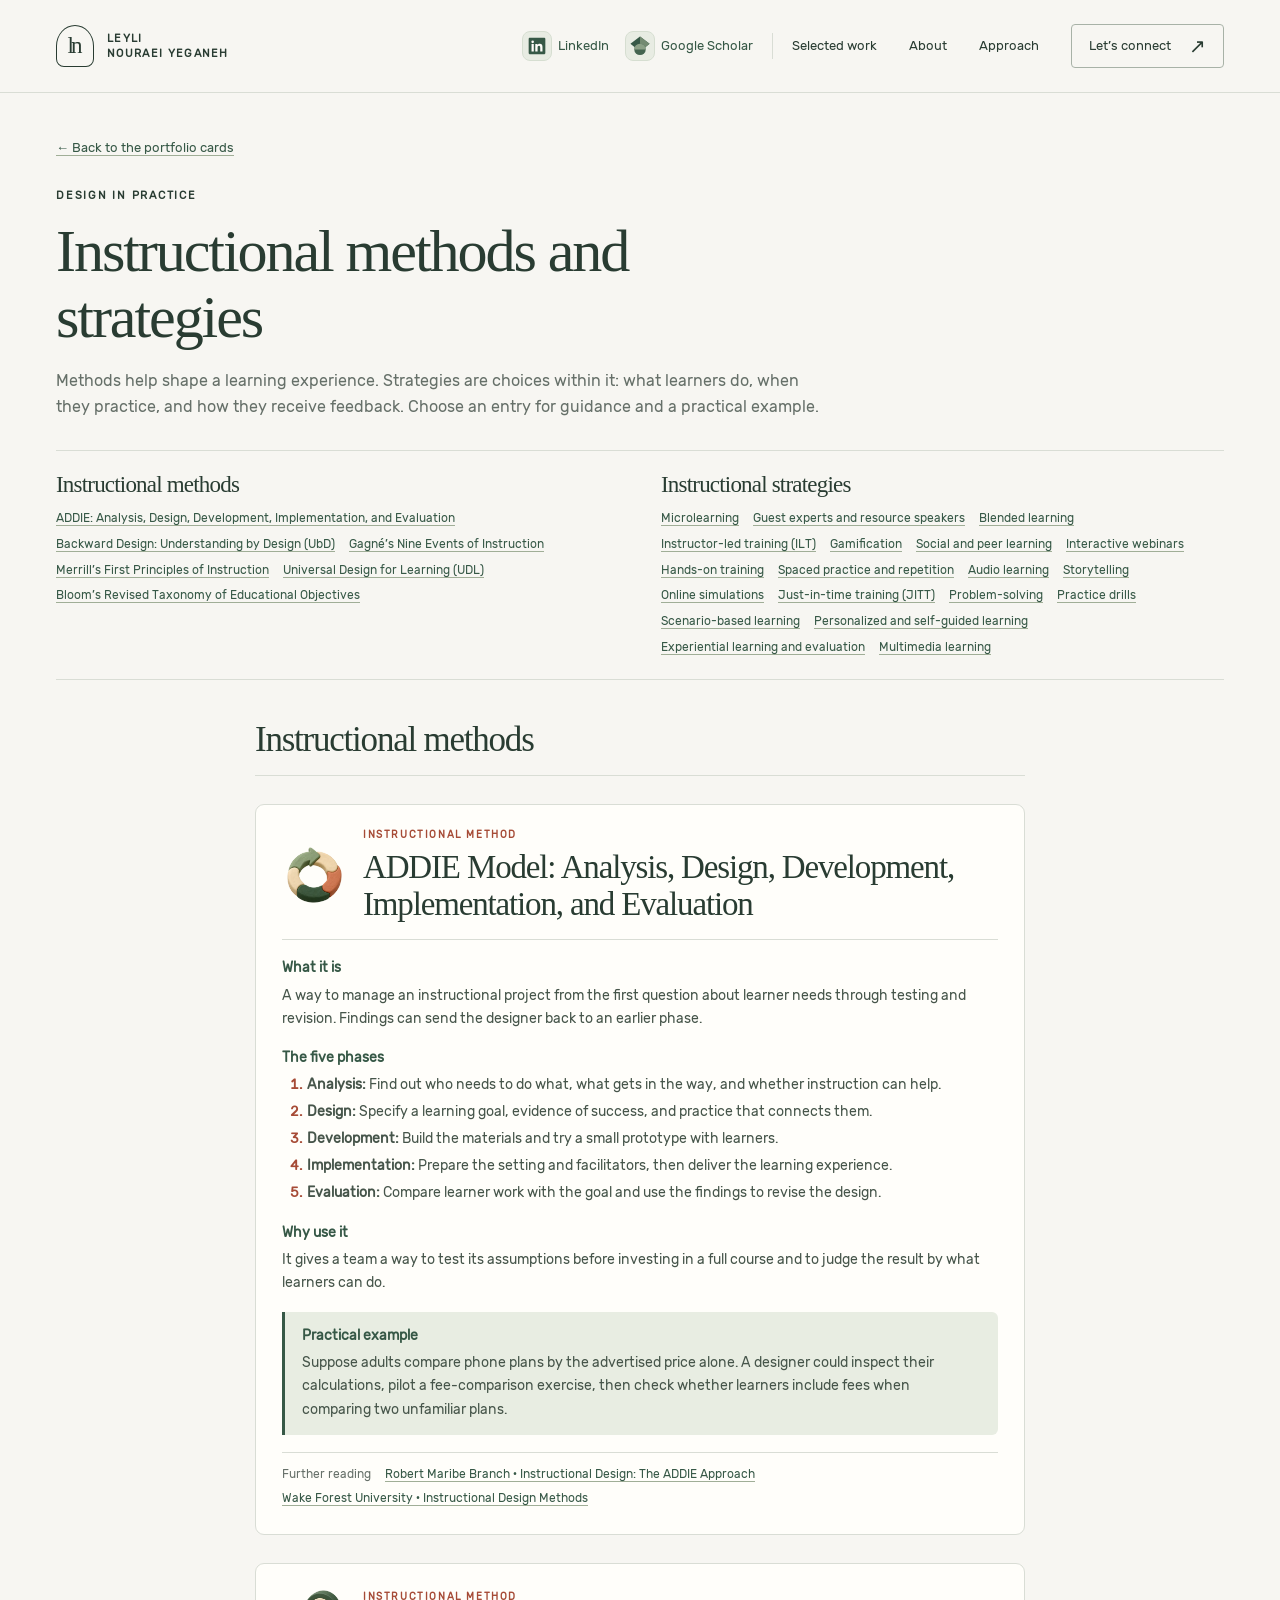
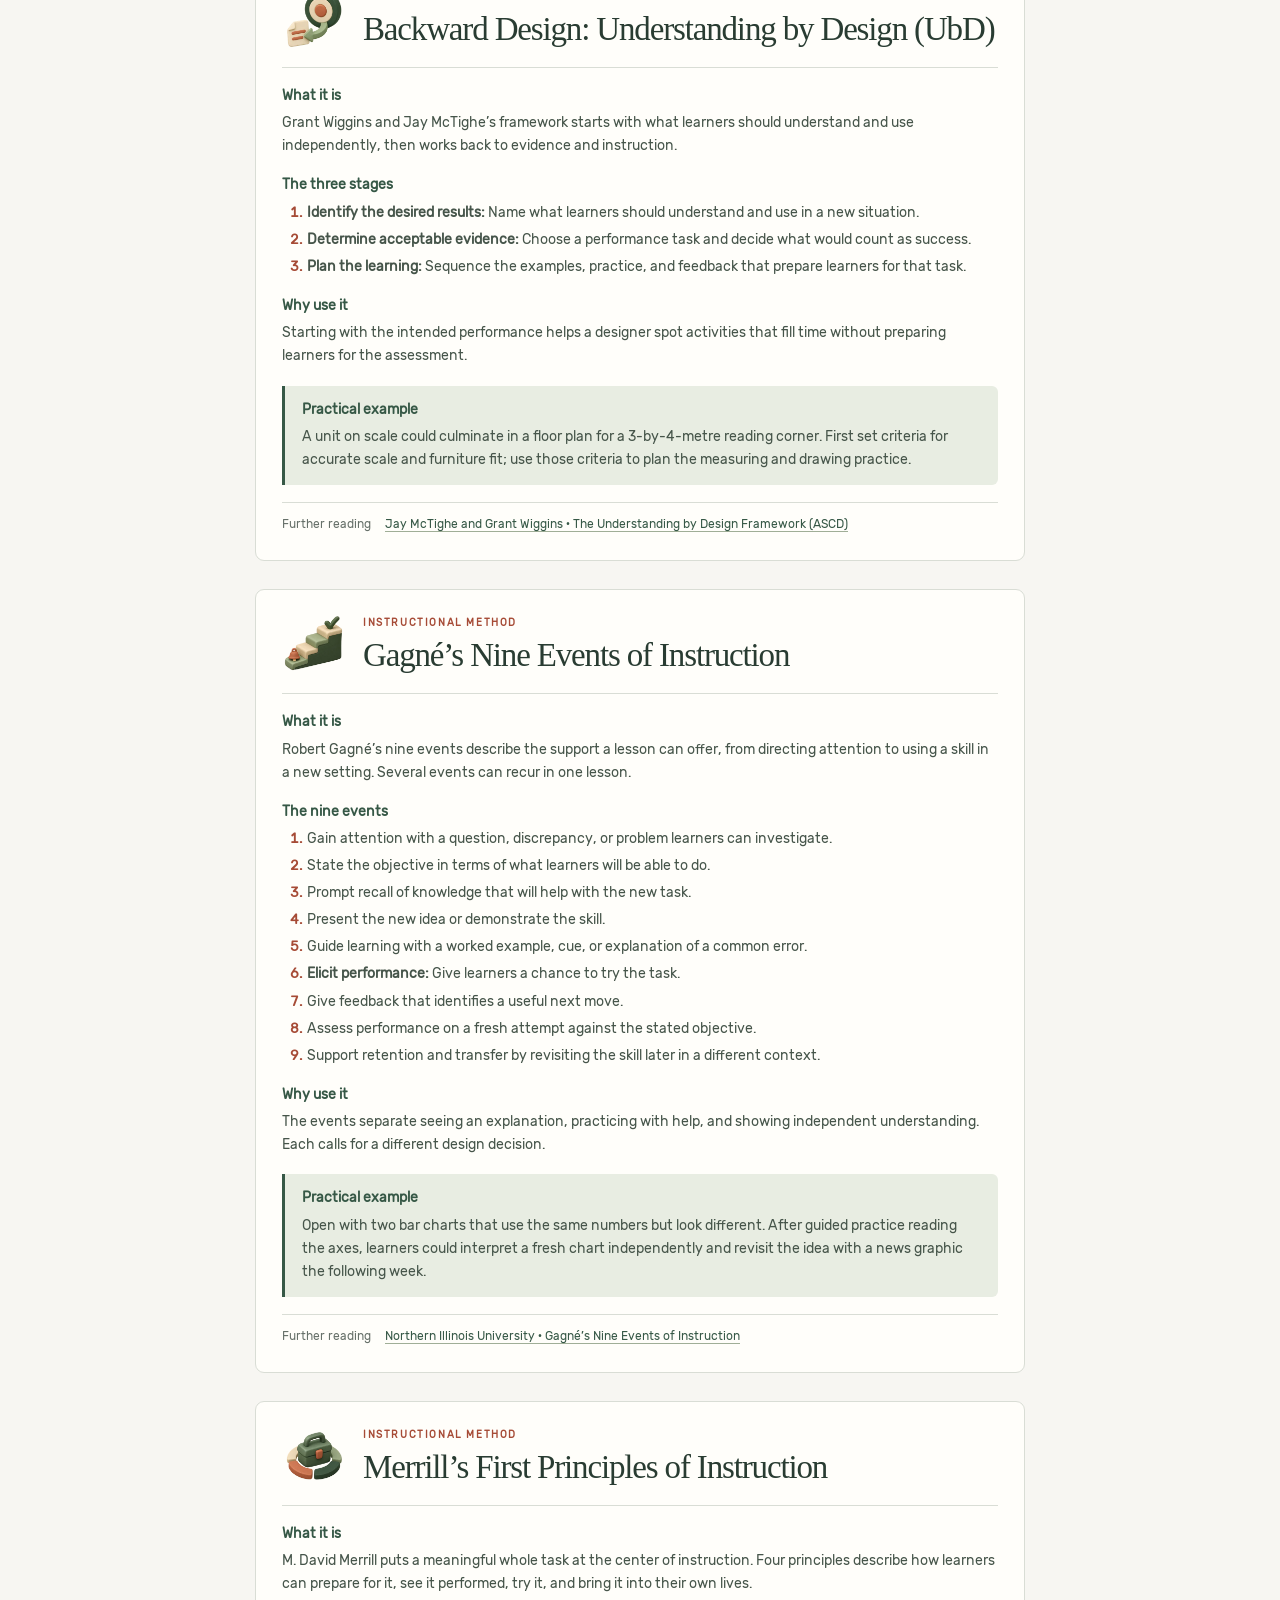
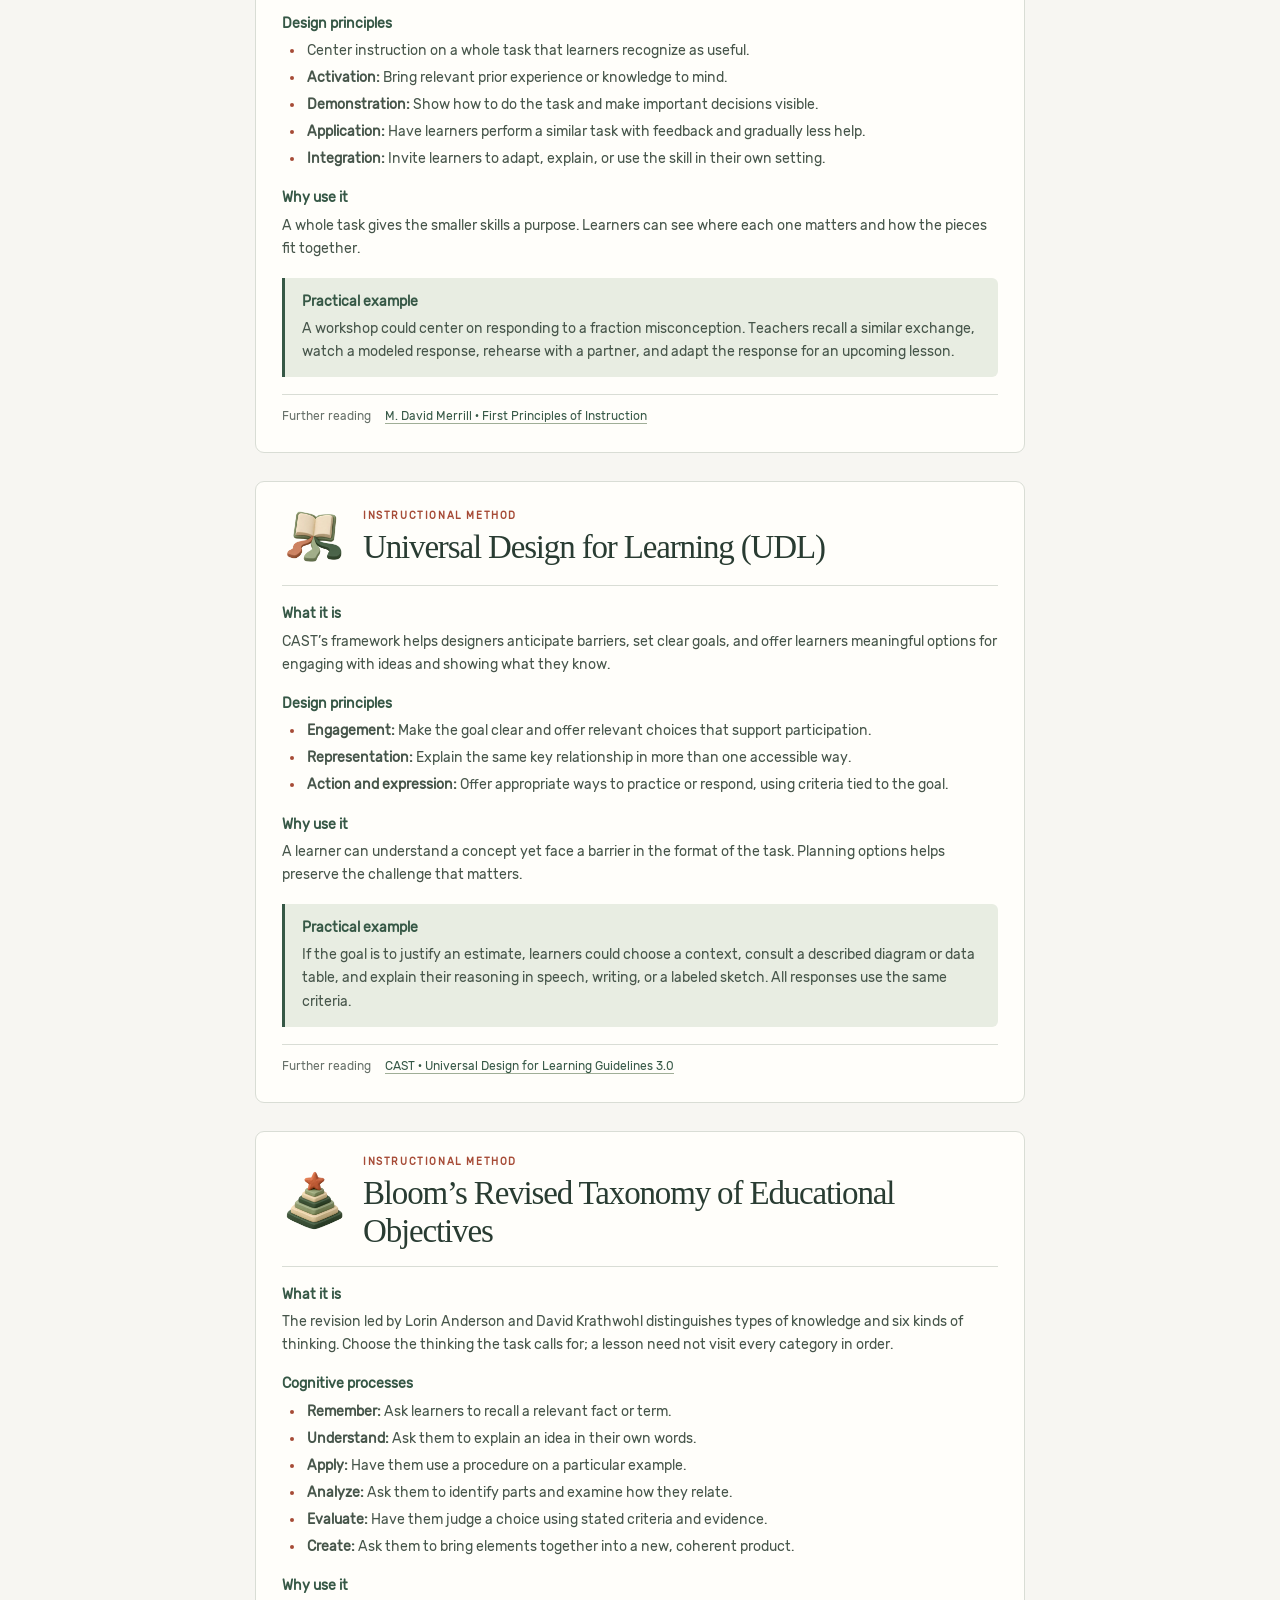
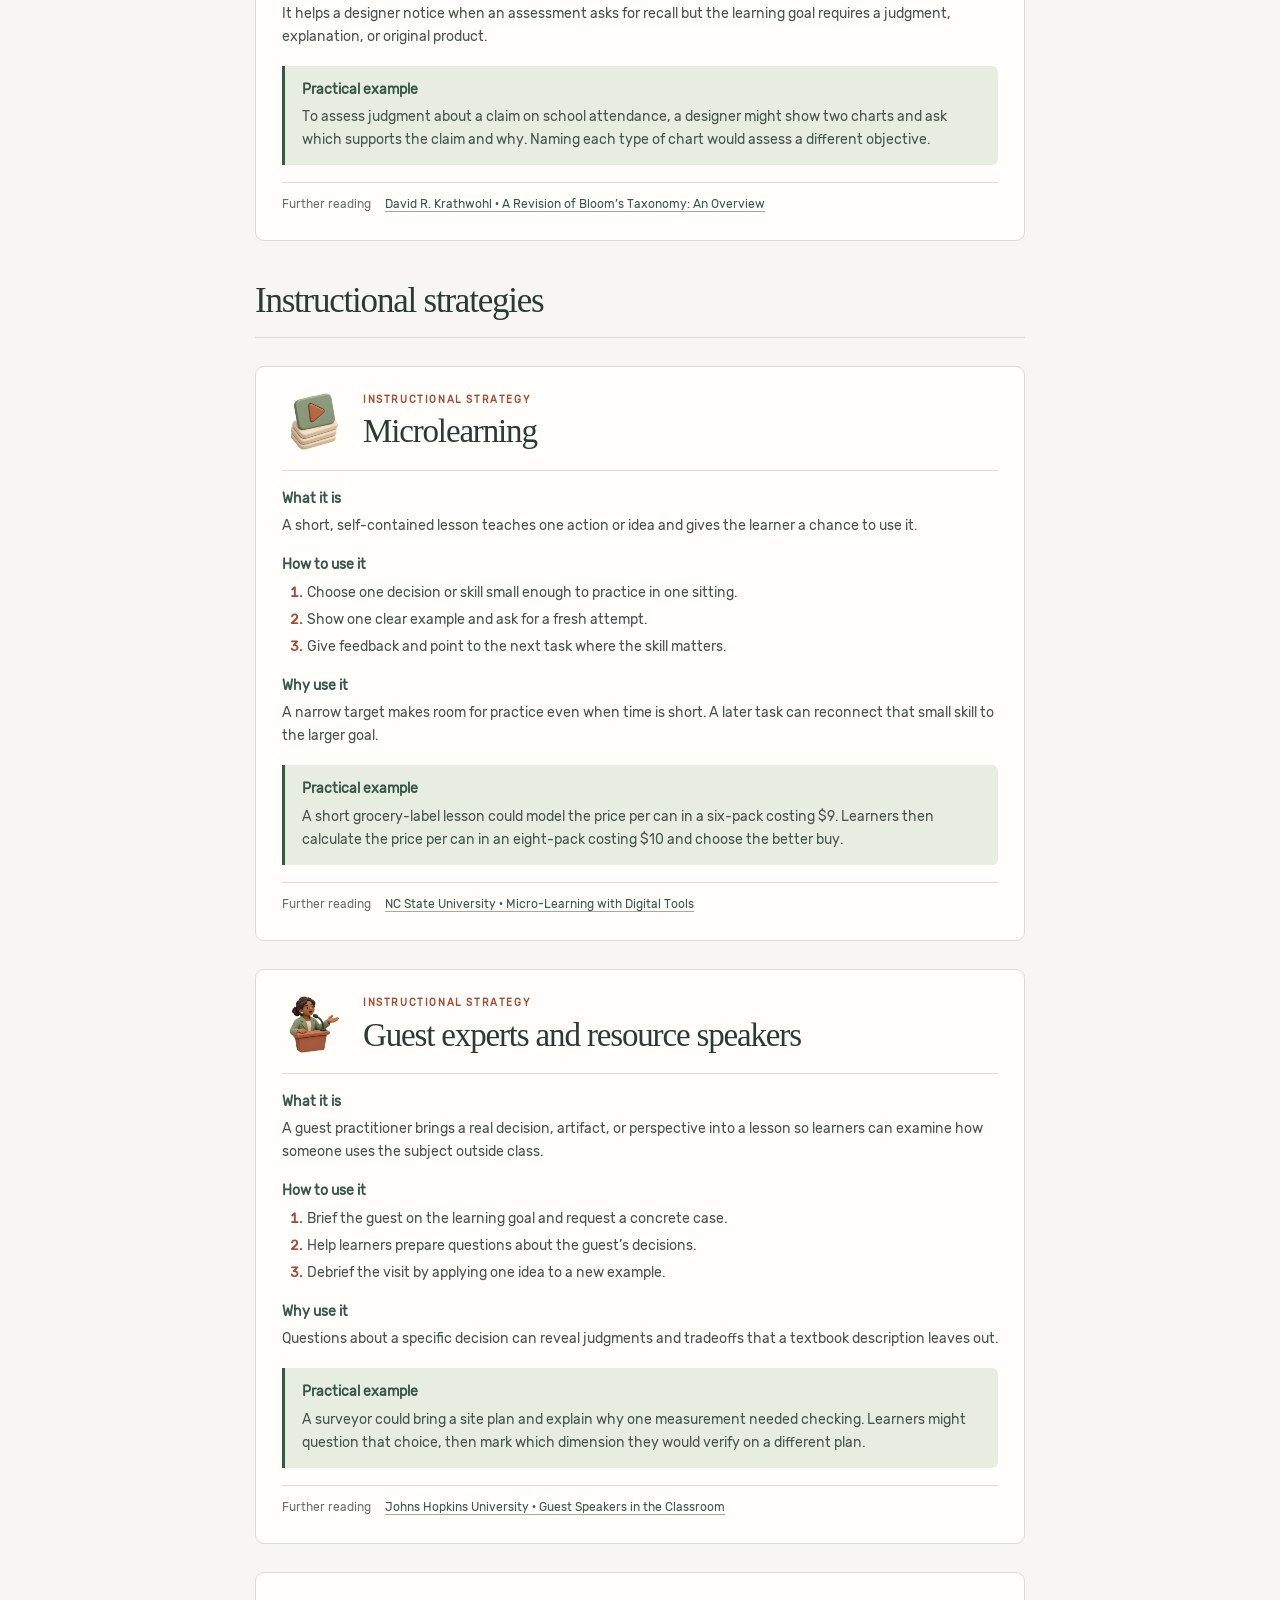
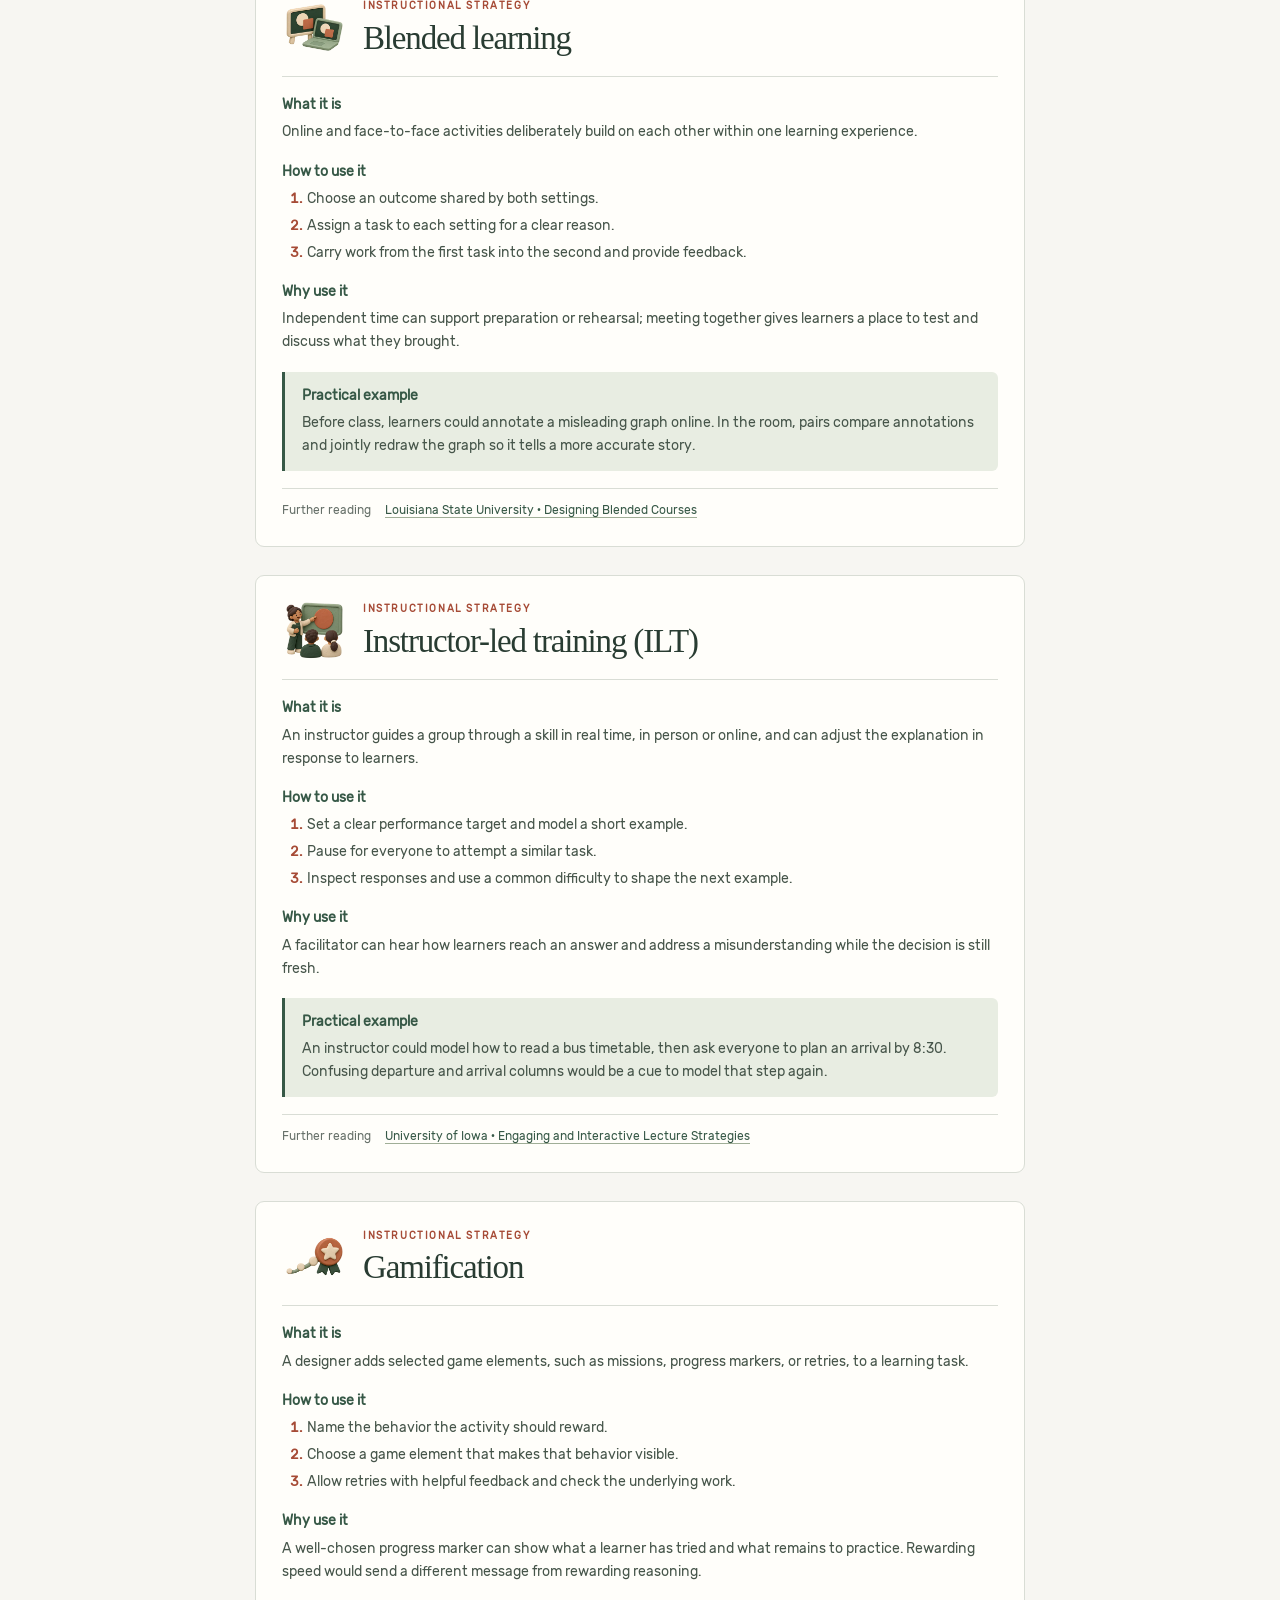
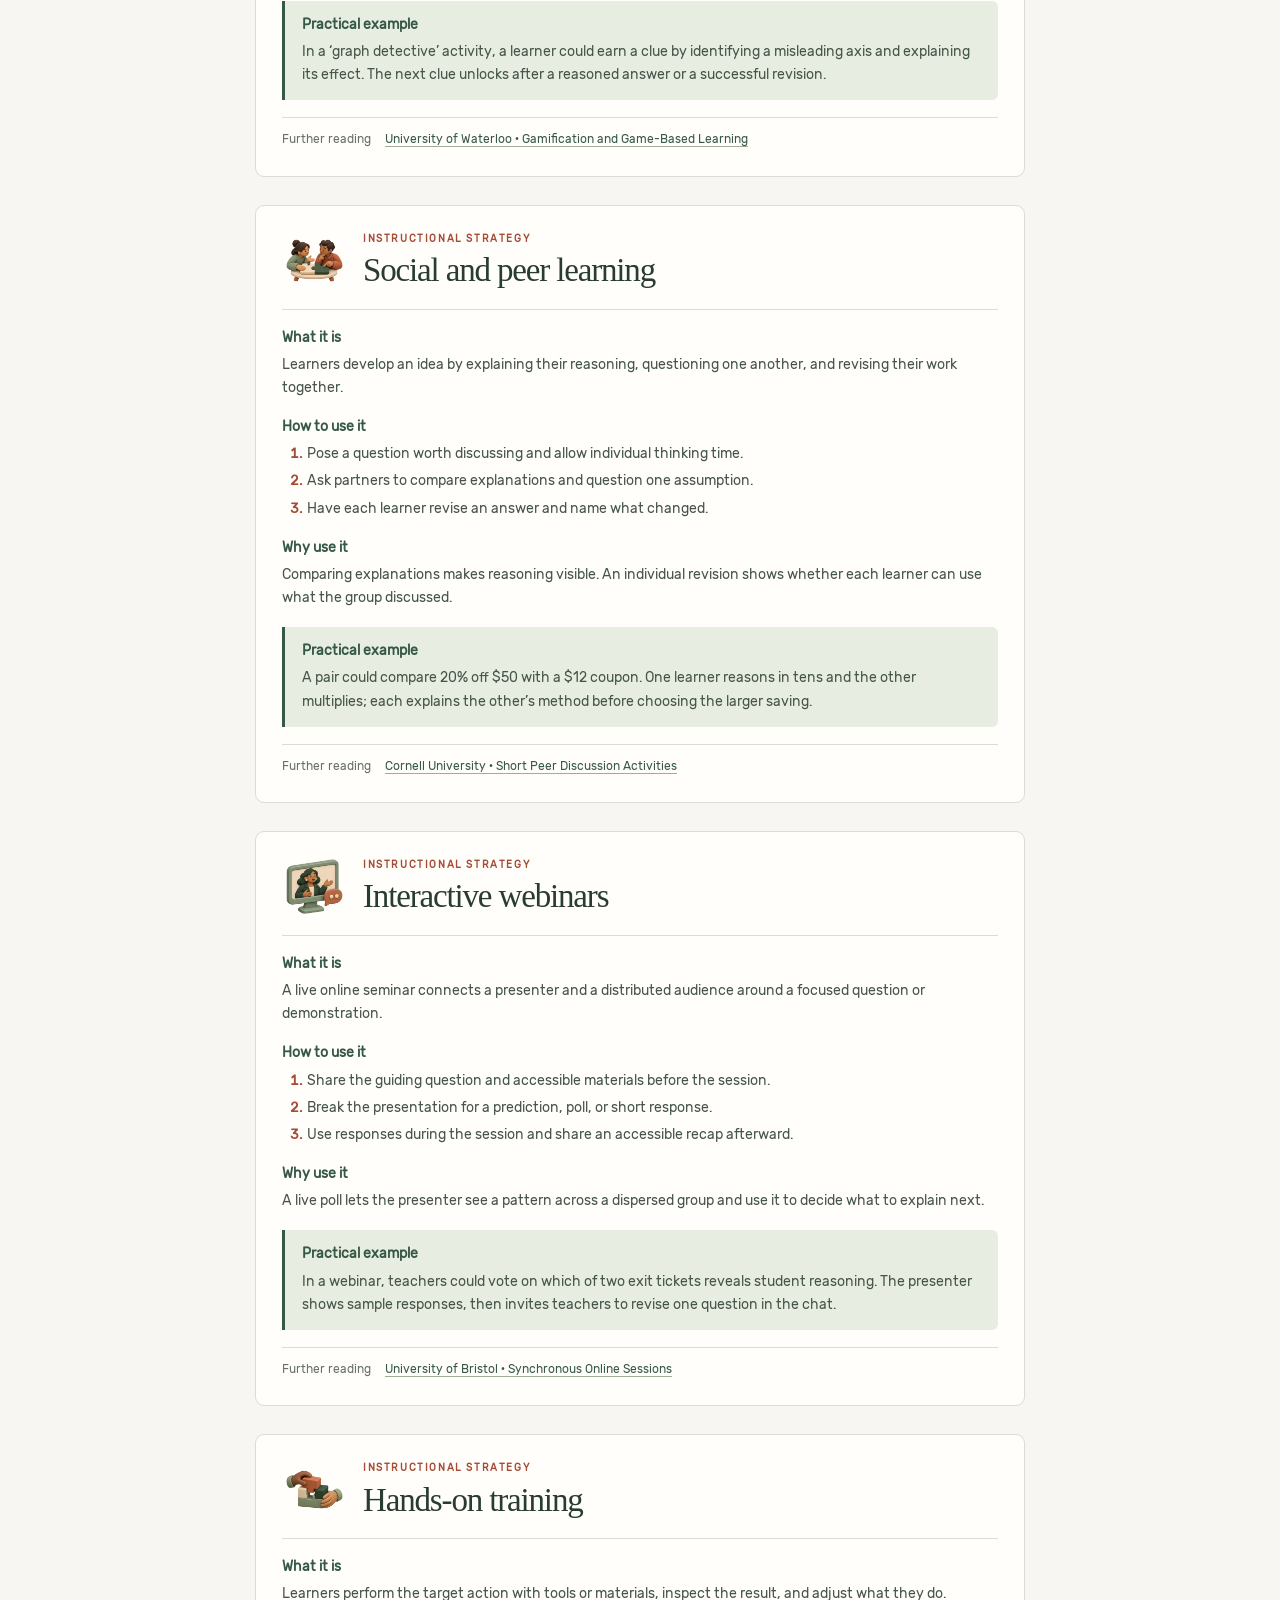
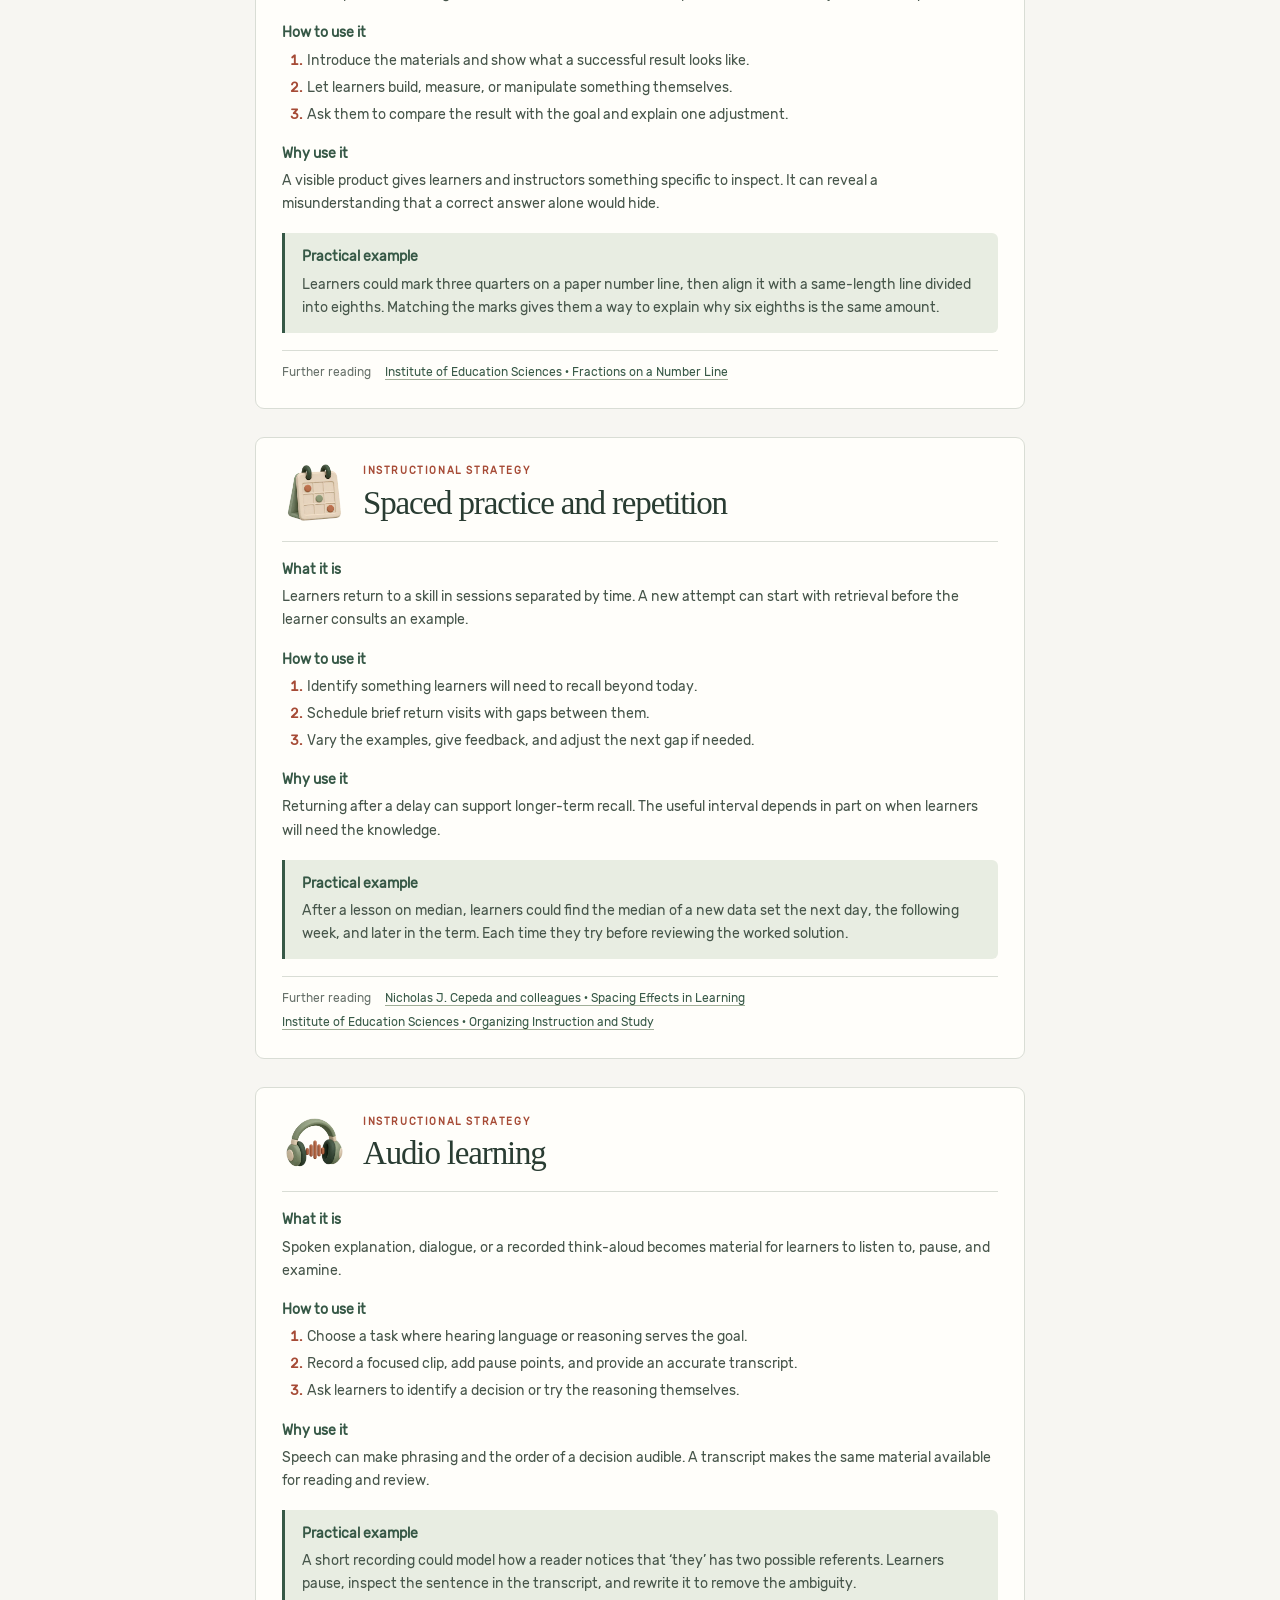
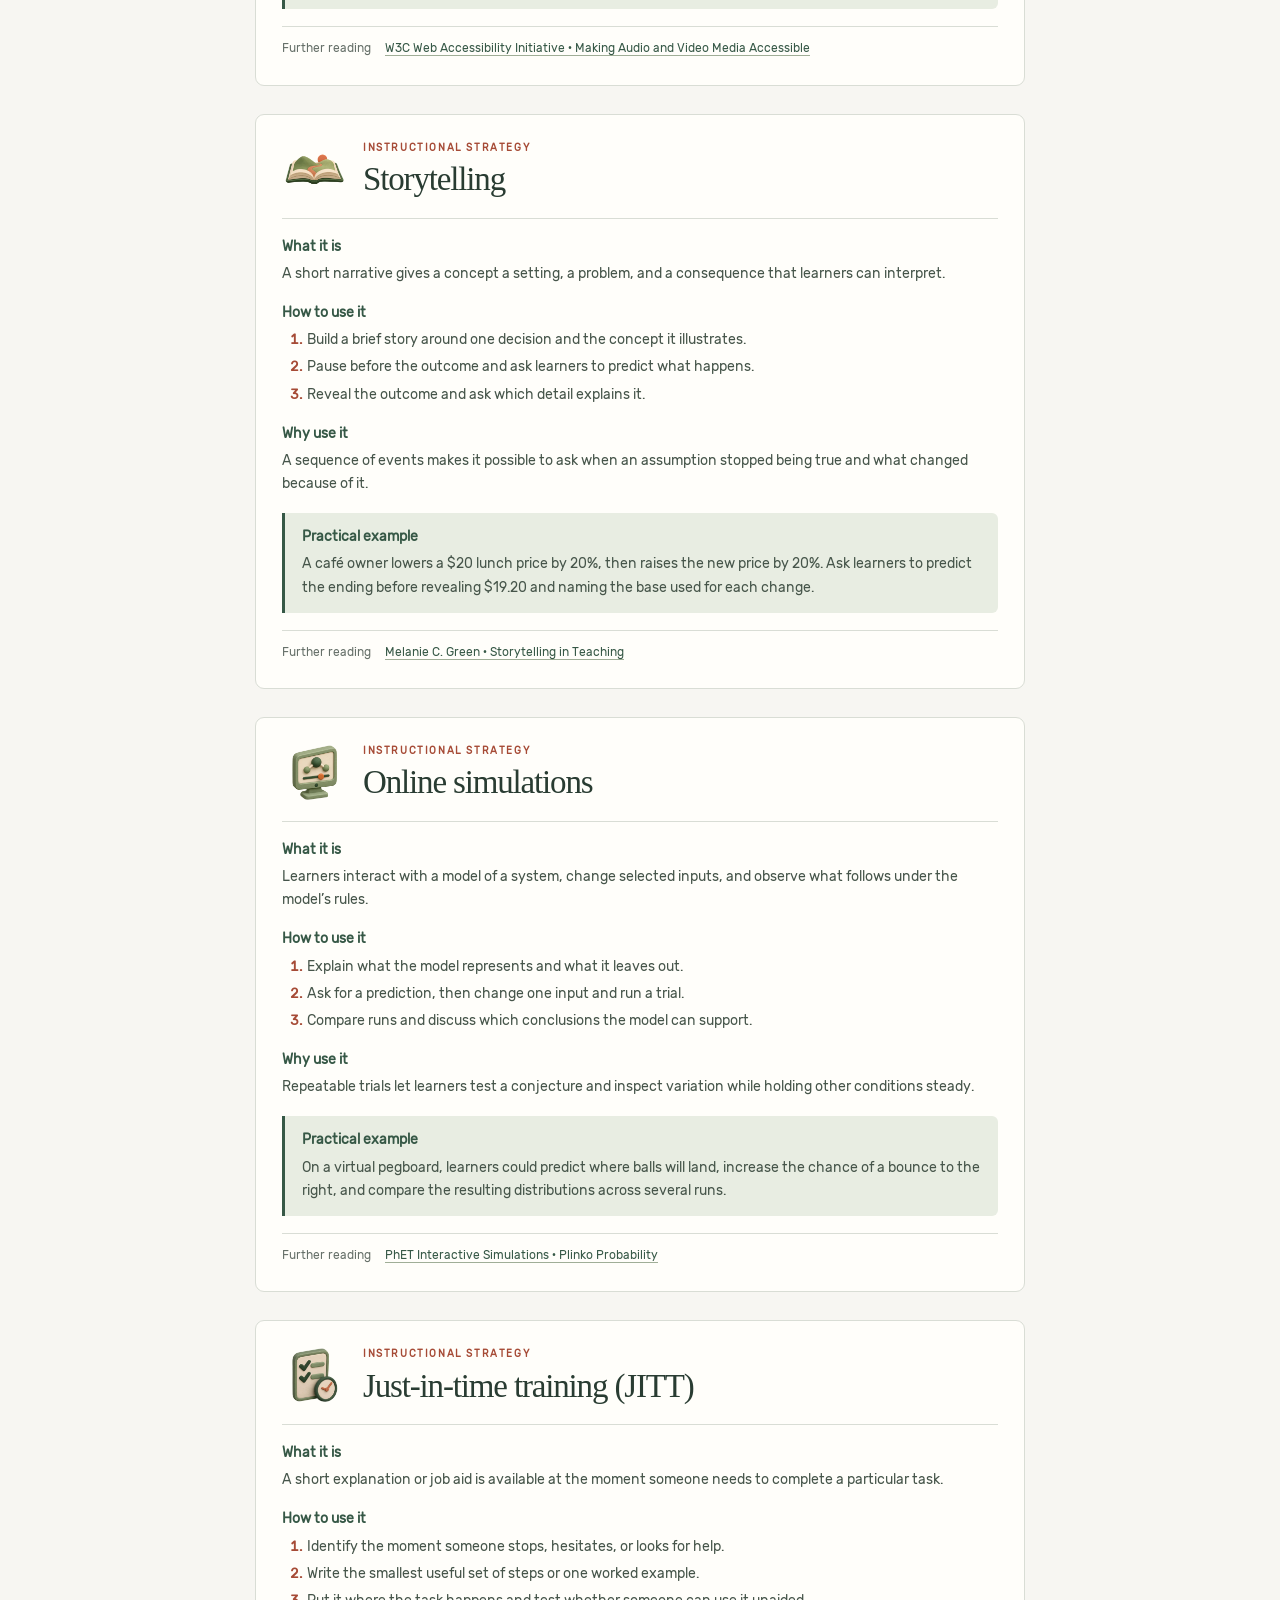
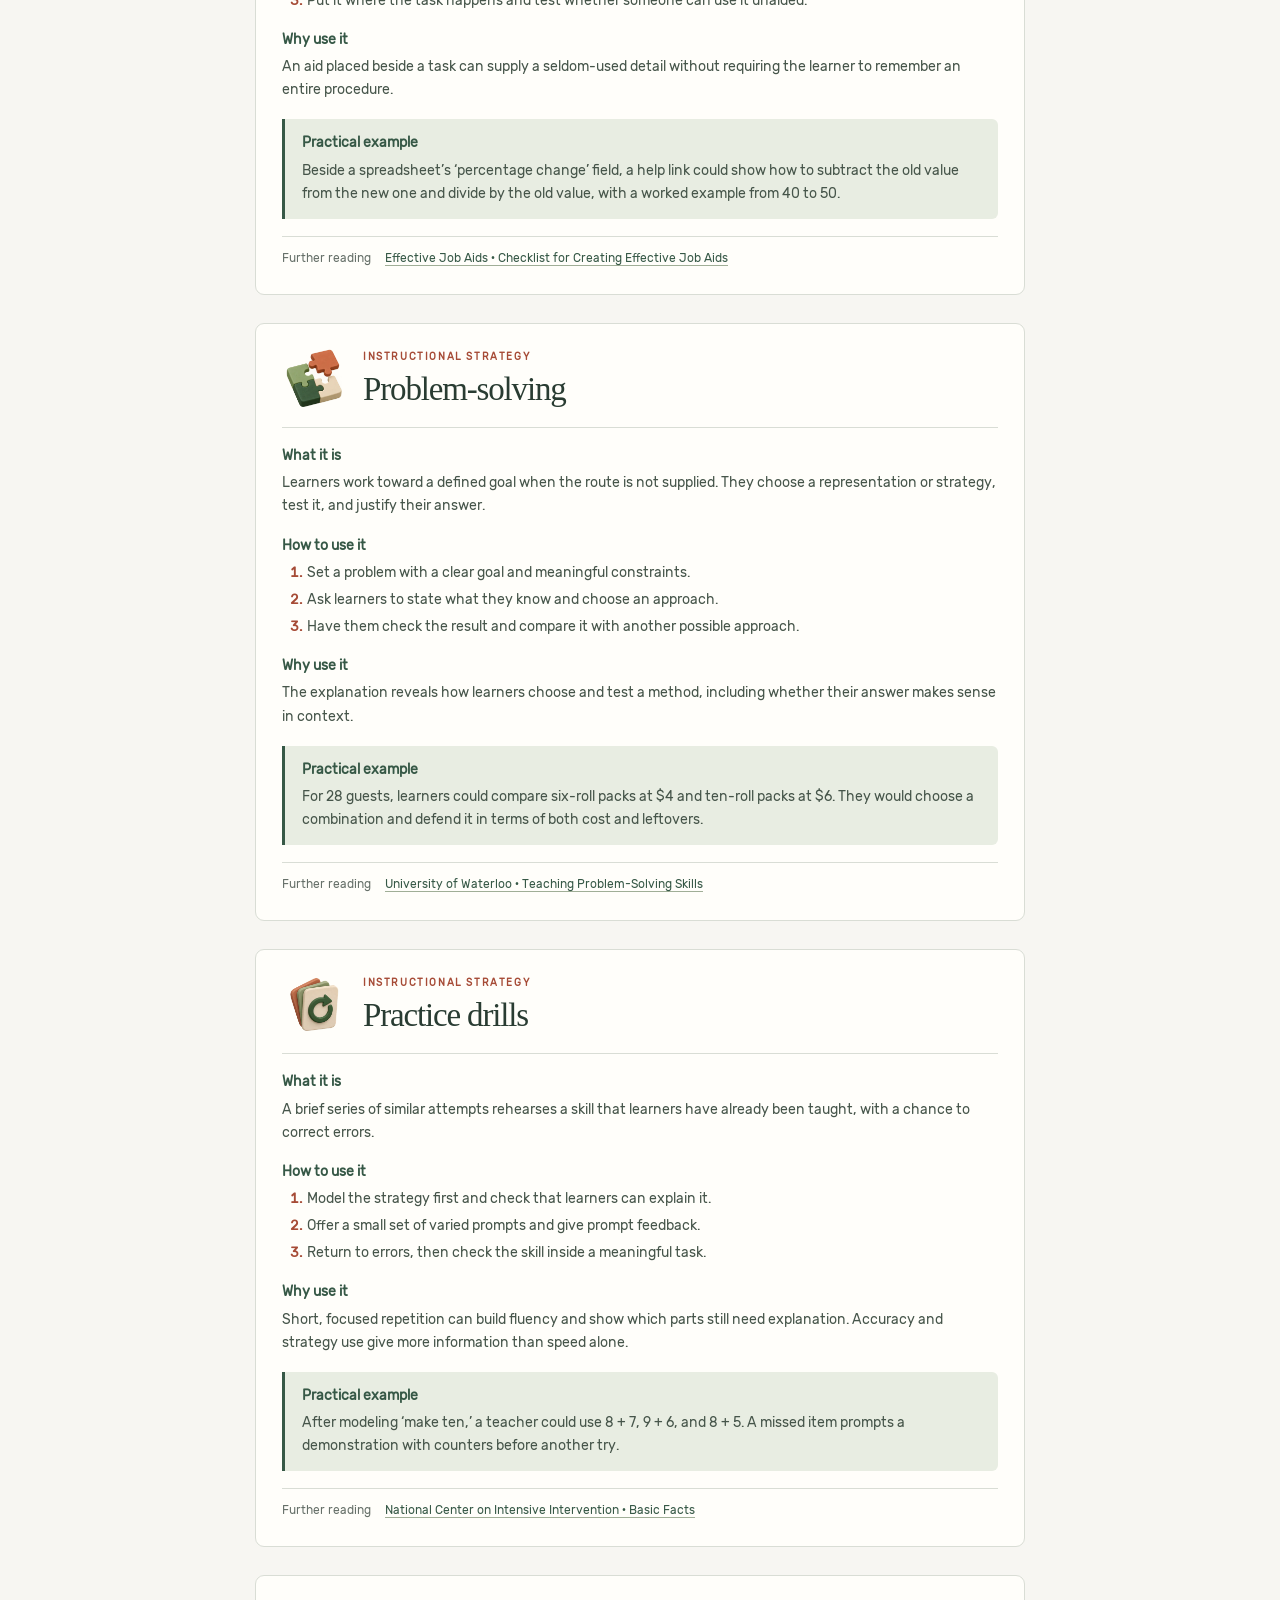
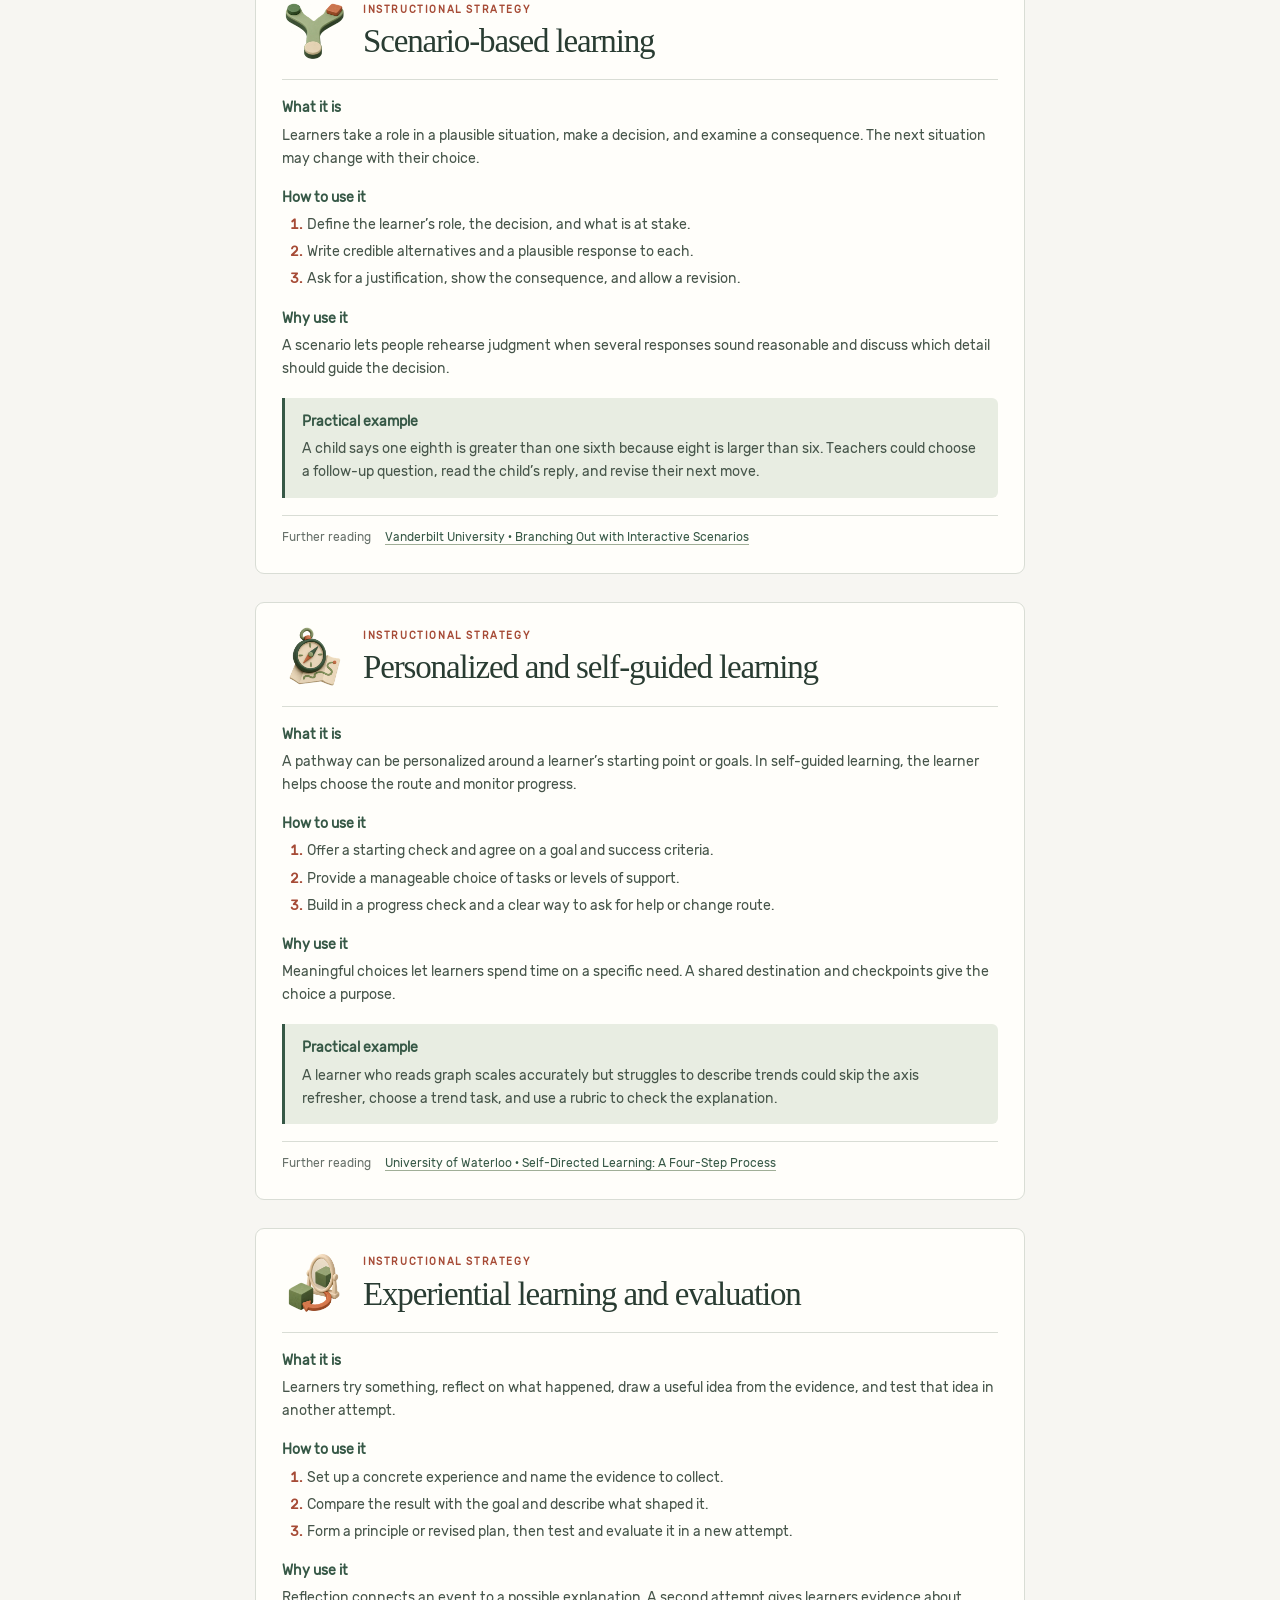
==== commit a0aeaf04: "Move LinkedIn and Google Scholar into the portfolio header and remove the email icon" ====
--- a/instructional-practice/index.html
+++ b/instructional-practice/index.html
@@ -1,5 +1,5 @@
 <!doctype html>
-<html lang="en"><head><meta charset="utf-8"><meta name="viewport" content="width=device-width, initial-scale=1"><title>Instructional methods and strategies | Leyli Nouraei Yeganeh</title><meta name="description" content="Explore six instructional design frameworks and nineteen learning strategies, with practical steps, examples, and further reading."><meta name="theme-color" content="#365846"><meta property="og:type" content="website"><meta property="og:title" content="Instructional methods and strategies | Leyli Nouraei Yeganeh"><meta property="og:description" content="Explore six instructional design frameworks and nineteen learning strategies, with practical steps, examples, and further reading."><meta property="og:url" content="https://yeganehleyli.github.io/instructional-practice/"><link rel="canonical" href="https://yeganehleyli.github.io/instructional-practice/"><link rel="icon" href="/assets/favicon.svg" type="image/svg+xml"><link rel="preload" href="/assets/portfolio-sans.woff" as="font" type="font/woff" crossorigin><link rel="stylesheet" href="/styles.css"><link rel="stylesheet" href="/instructional-practice/practice.css"><script src="/site.js" defer></script></head><body><a class="skip-link" href="#main">Skip to content</a><div id="top"></div><header class="site-header"><div class="container header-inner"><a href="/" class="brand" aria-label="Leyli Nouraei Yeganeh — home"><span class="brand-mark" aria-hidden="true">ln</span><span class="brand-name">Leyli<br>Nouraei Yeganeh</span></a><button class="menu-toggle" aria-expanded="false" aria-controls="site-navigation">Menu</button><nav class="nav" id="site-navigation" aria-label="Main navigation"><a href="/#work">Selected work</a><a href="/#about">About</a><a href="/#approach">Approach</a><a href="/#contact" class="nav-contact">Let’s connect <span class="arrow" aria-hidden="true">↗</span></a></nav></div></header><main class="container practice-guide" id="main">
+<html lang="en"><head><meta charset="utf-8"><meta name="viewport" content="width=device-width, initial-scale=1"><title>Instructional methods and strategies | Leyli Nouraei Yeganeh</title><meta name="description" content="Explore six instructional design frameworks and nineteen learning strategies, with practical steps, examples, and further reading."><meta name="theme-color" content="#365846"><meta property="og:type" content="website"><meta property="og:title" content="Instructional methods and strategies | Leyli Nouraei Yeganeh"><meta property="og:description" content="Explore six instructional design frameworks and nineteen learning strategies, with practical steps, examples, and further reading."><meta property="og:url" content="https://yeganehleyli.github.io/instructional-practice/"><link rel="canonical" href="https://yeganehleyli.github.io/instructional-practice/"><link rel="icon" href="/assets/favicon.svg" type="image/svg+xml"><link rel="preload" href="/assets/portfolio-sans.woff" as="font" type="font/woff" crossorigin><link rel="stylesheet" href="/styles.css?v=d7964cf6d5"><link rel="stylesheet" href="/instructional-practice/practice.css"><script src="/site.js" defer></script></head><body><a class="skip-link" href="#main">Skip to content</a><div id="top"></div><header class="site-header"><div class="container header-inner"><a href="/" class="brand" aria-label="Leyli Nouraei Yeganeh — home"><span class="brand-mark" aria-hidden="true">ln</span><span class="brand-name">Leyli<br>Nouraei Yeganeh</span></a><nav class="header-profile-links" id="profile-links" aria-label="Professional profiles"><a href="https://www.linkedin.com/in/leyli-nouraei-yeganeh-851478257/" target="_blank" rel="noopener noreferrer" aria-label="LinkedIn profile of Leyli Nouraei Yeganeh (opens in a new tab)" title="Visit my LinkedIn profile"><span class="header-profile-icon"><img src="/assets/profiles/linkedin.svg" width="20" height="20" alt=""></span><span class="header-profile-label">LinkedIn</span></a><a href="https://scholar.google.com/citations?user=LFZGxkoAAAAJ&amp;hl=en" target="_blank" rel="noopener noreferrer" aria-label="Google Scholar profile of Leyli Nouraei Yeganeh (opens in a new tab)" title="View my publications on Google Scholar"><span class="header-profile-icon"><img src="/assets/profiles/google-scholar.svg" width="20" height="20" alt=""></span><span class="header-profile-label">Google Scholar</span></a></nav><button class="menu-toggle" aria-expanded="false" aria-controls="site-navigation">Menu</button><nav class="nav" id="site-navigation" aria-label="Main navigation"><a href="/#work">Selected work</a><a href="/#about">About</a><a href="/#approach">Approach</a><a href="/#contact" class="nav-contact">Let’s connect <span class="arrow" aria-hidden="true">↗</span></a></nav></div></header><main class="container practice-guide" id="main">
 <div class="practice-guide-intro"><a class="practice-guide-return" href="/#instructional-practice">← Back to the portfolio cards</a><p class="eyebrow">Design in practice</p><h1>Instructional methods and strategies</h1><p>Methods help shape a learning experience. Strategies are choices within it: what learners do, when they practice, and how they receive feedback. Choose an entry for guidance and a practical example.</p></div>
 <nav class="practice-guide-menu" aria-label="Jump to an entry"><div><h2>Instructional methods</h2><ul><li><a href="#addie">ADDIE: Analysis, Design, Development, Implementation, and Evaluation</a></li><li><a href="#backward-design">Backward Design: Understanding by Design (UbD)</a></li><li><a href="#gagne">Gagné’s Nine Events of Instruction</a></li><li><a href="#merrill">Merrill’s First Principles of Instruction</a></li><li><a href="#udl">Universal Design for Learning (UDL)</a></li><li><a href="#bloom">Bloom’s Revised Taxonomy of Educational Objectives</a></li></ul></div><div><h2>Instructional strategies</h2><ul><li><a href="#microlearning">Microlearning</a></li><li><a href="#guest-experts">Guest experts and resource speakers</a></li><li><a href="#blended-learning">Blended learning</a></li><li><a href="#instructor-led">Instructor-led training (ILT)</a></li><li><a href="#gamification">Gamification</a></li><li><a href="#peer-learning">Social and peer learning</a></li><li><a href="#webinars">Interactive webinars</a></li><li><a href="#hands-on">Hands-on training</a></li><li><a href="#spaced-practice">Spaced practice and repetition</a></li><li><a href="#audio-learning">Audio learning</a></li><li><a href="#storytelling">Storytelling</a></li><li><a href="#simulations">Online simulations</a></li><li><a href="#just-in-time">Just-in-time training (JITT)</a></li><li><a href="#problem-solving">Problem-solving</a></li><li><a href="#drills">Practice drills</a></li><li><a href="#scenarios">Scenario-based learning</a></li><li><a href="#self-guided">Personalized and self-guided learning</a></li><li><a href="#experiential">Experiential learning and evaluation</a></li><li><a href="#multimedia">Multimedia learning</a></li></ul></div></nav>
 <section class="practice-guide-group" aria-labelledby="guide-methods"><h2 id="guide-methods">Instructional methods</h2>
--- a/styles.css
+++ b/styles.css
@@ -134,3 +134,17 @@
 /* Keep the complete preschool activity visible. */
 .preschool-case .case-cover{max-height:none;object-fit:contain}
 .preschool-case .case-table{min-width:0}
+
+/* Profile links stay in the top bar when the main navigation collapses. */
+.header-inner{gap:clamp(10px,1.5vw,22px)}
+.header-profile-links{margin-inline-start:auto;display:flex;align-items:center;gap:12px;padding-inline-end:18px;position:relative;flex:none}
+.header-profile-links::after{content:"";position:absolute;inset-inline-end:0;top:9px;bottom:9px;border-inline-end:1px solid var(--line)}
+.header-profile-links>a{display:inline-flex;align-items:center;gap:6px;min-width:44px;min-height:44px;padding:2px;border-radius:5px;color:var(--green);font-size:13px;line-height:1.3;white-space:nowrap}
+.header-profile-icon{width:30px;height:30px;display:grid;place-items:center;flex:none;border:1px solid #d6ded1;border-radius:8px;background:#e8ece3}
+.header-profile-icon img{display:block;width:20px;height:20px}
+.header-profile-links>a:hover .header-profile-icon,.header-profile-links>a:focus-visible .header-profile-icon{border-color:#adbea9;background:#dbe4d7}
+.header-profile-links>a:hover .header-profile-label,.header-profile-links>a:focus-visible .header-profile-label{text-decoration:underline;text-underline-offset:3px}
+@media(max-width:960px){.header-profile-label{display:none}.header-profile-links{gap:0;padding-inline-end:8px}.header-profile-links>a{width:44px;justify-content:center}}
+@media(min-width:651px) and (max-width:780px){.header-inner{gap:8px}.header-inner .brand{gap:8px}.header-inner .nav{gap:12px}.header-inner .nav-contact{gap:7px}}
+@media(max-width:650px){.header-profile-links{padding-inline-end:0}.header-profile-links::after{display:none}}
+@media(max-width:380px){.site-header .container{width:calc(100% - 24px)}.header-inner{gap:5px}.header-inner .brand{gap:7px}.header-inner .menu-toggle{padding:7px 9px}}
